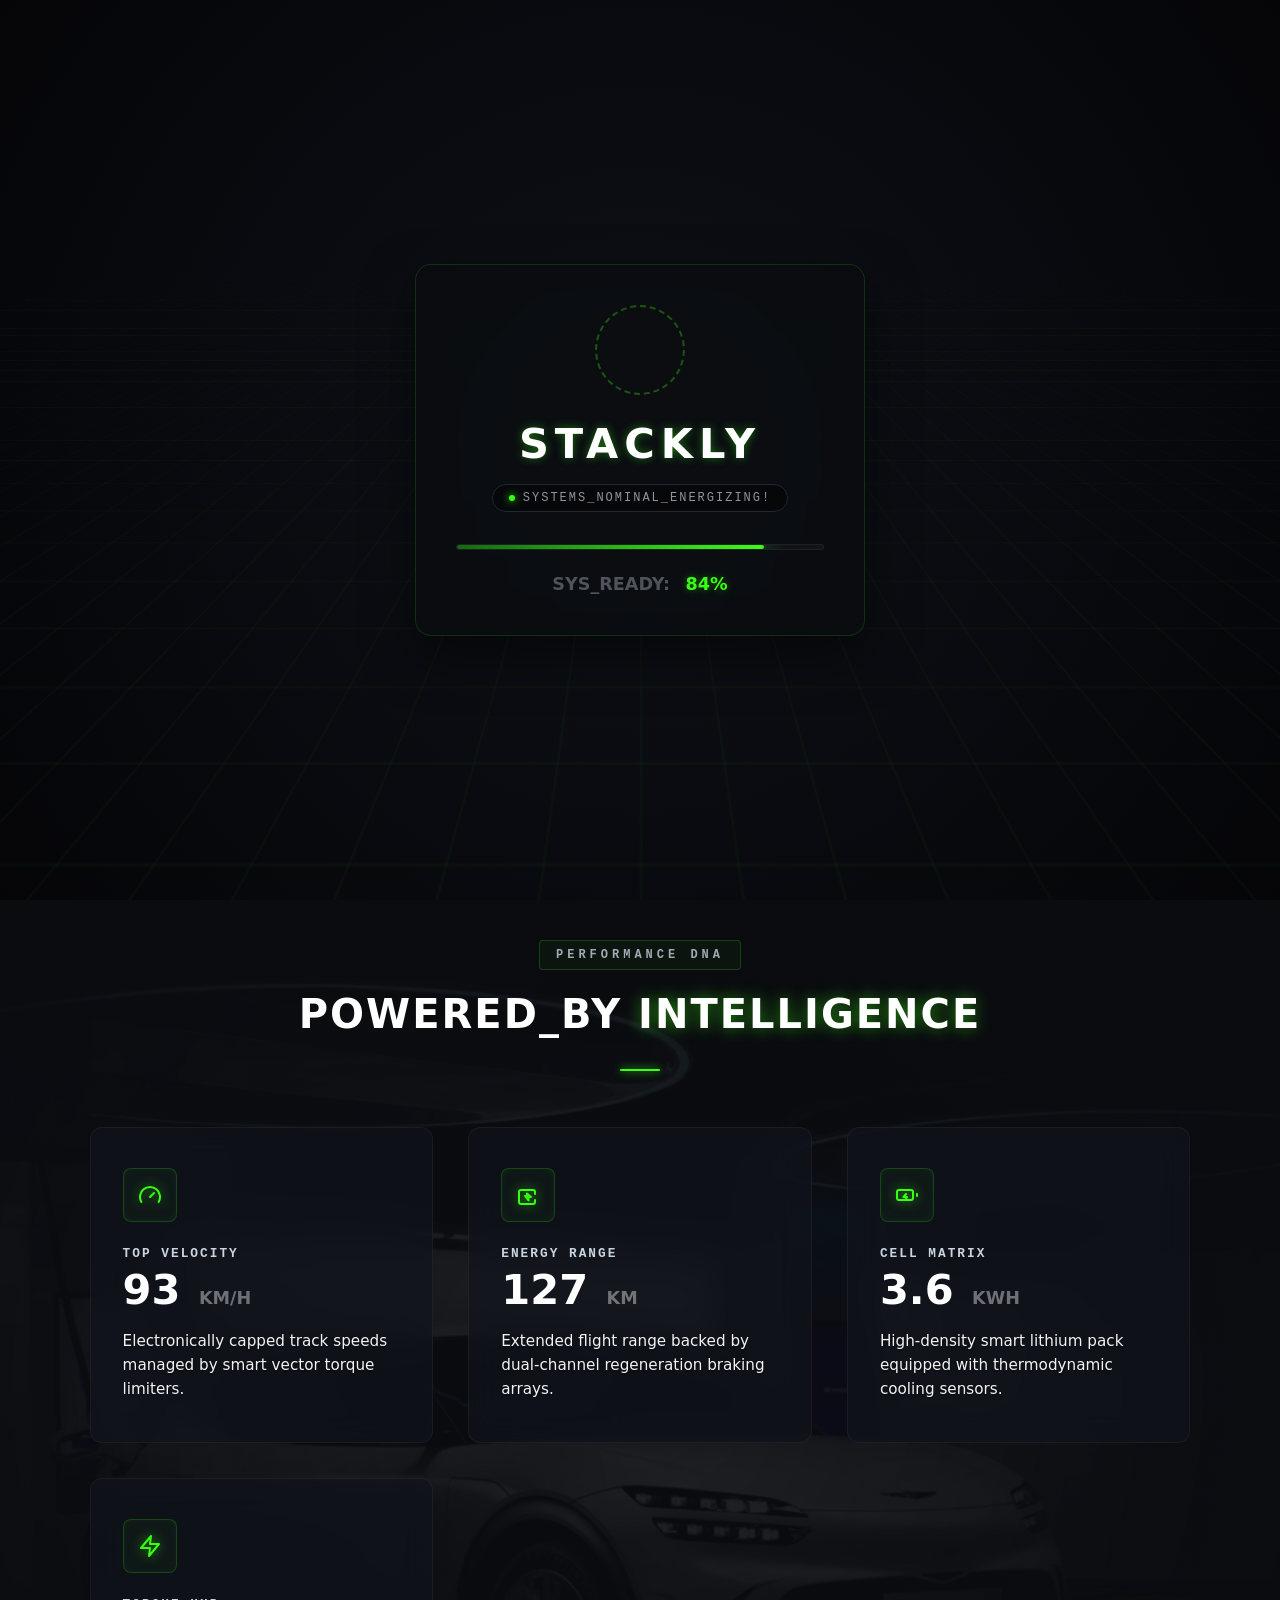
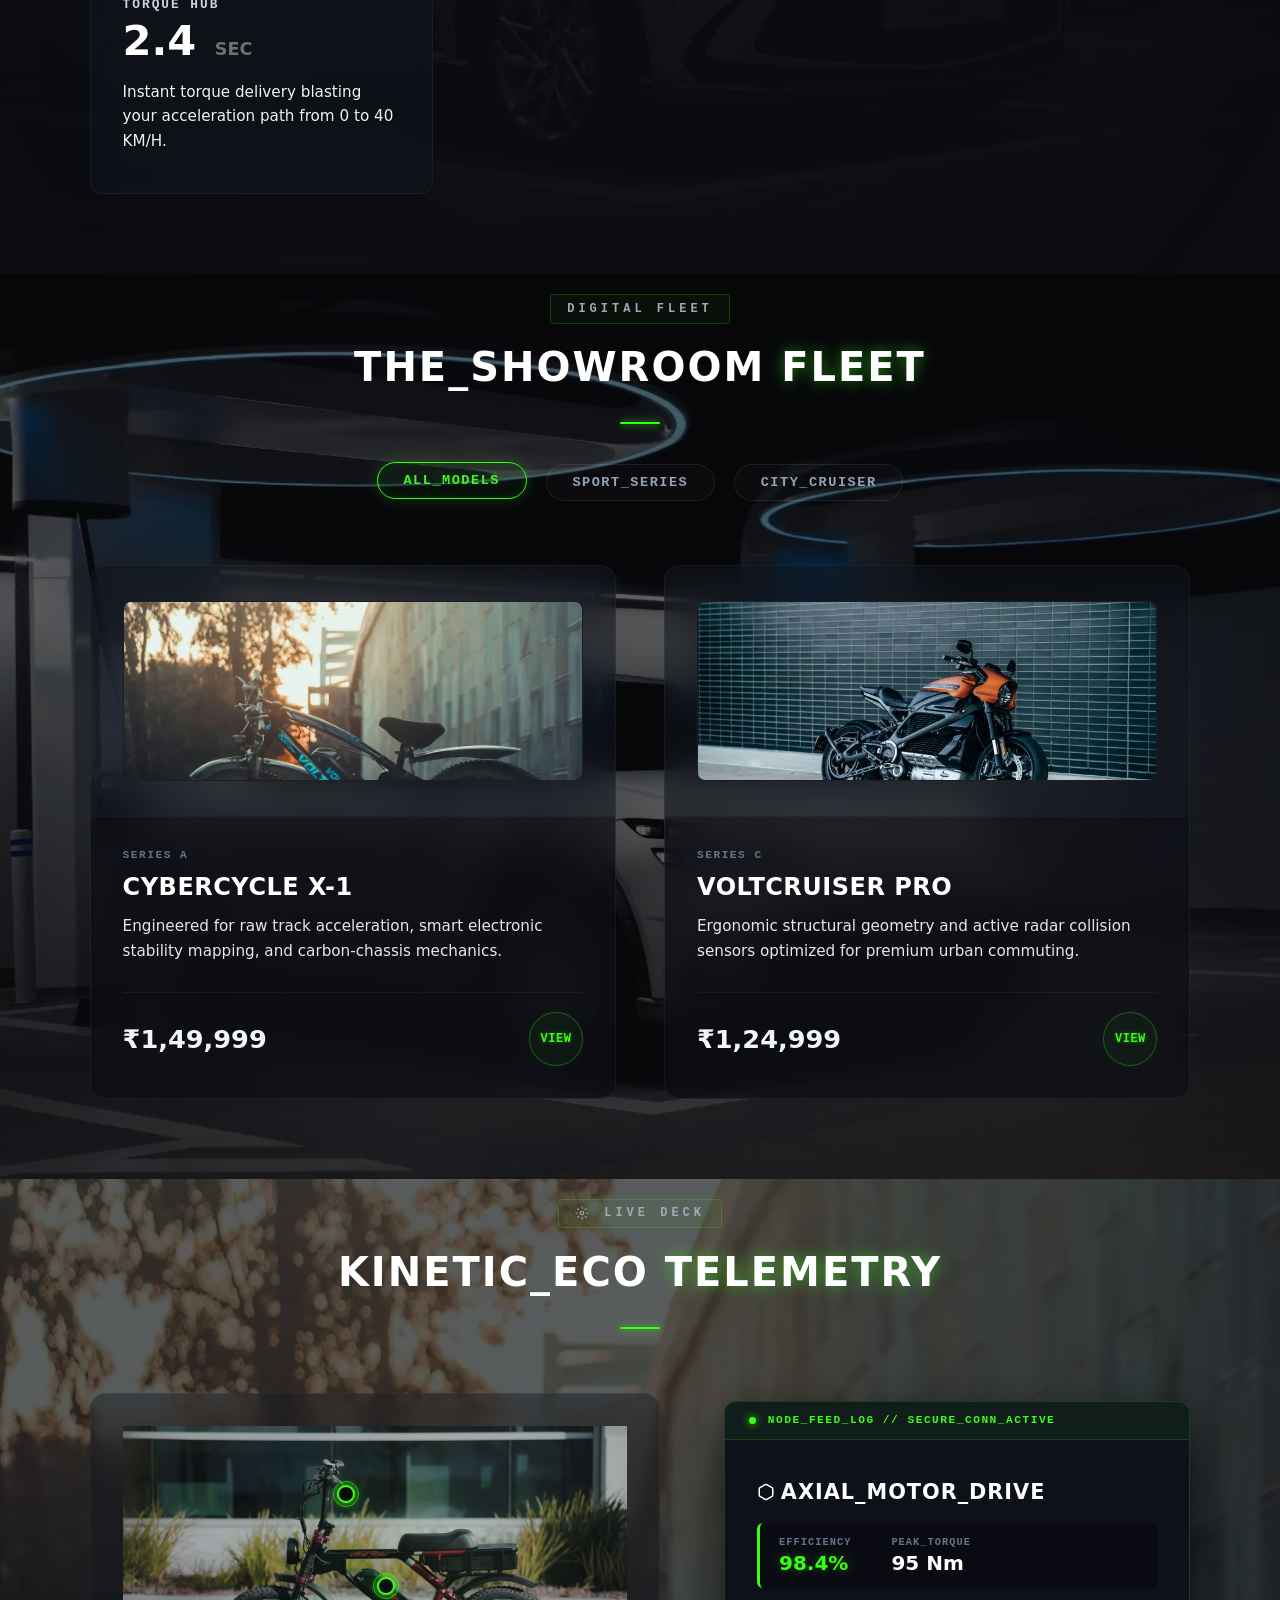
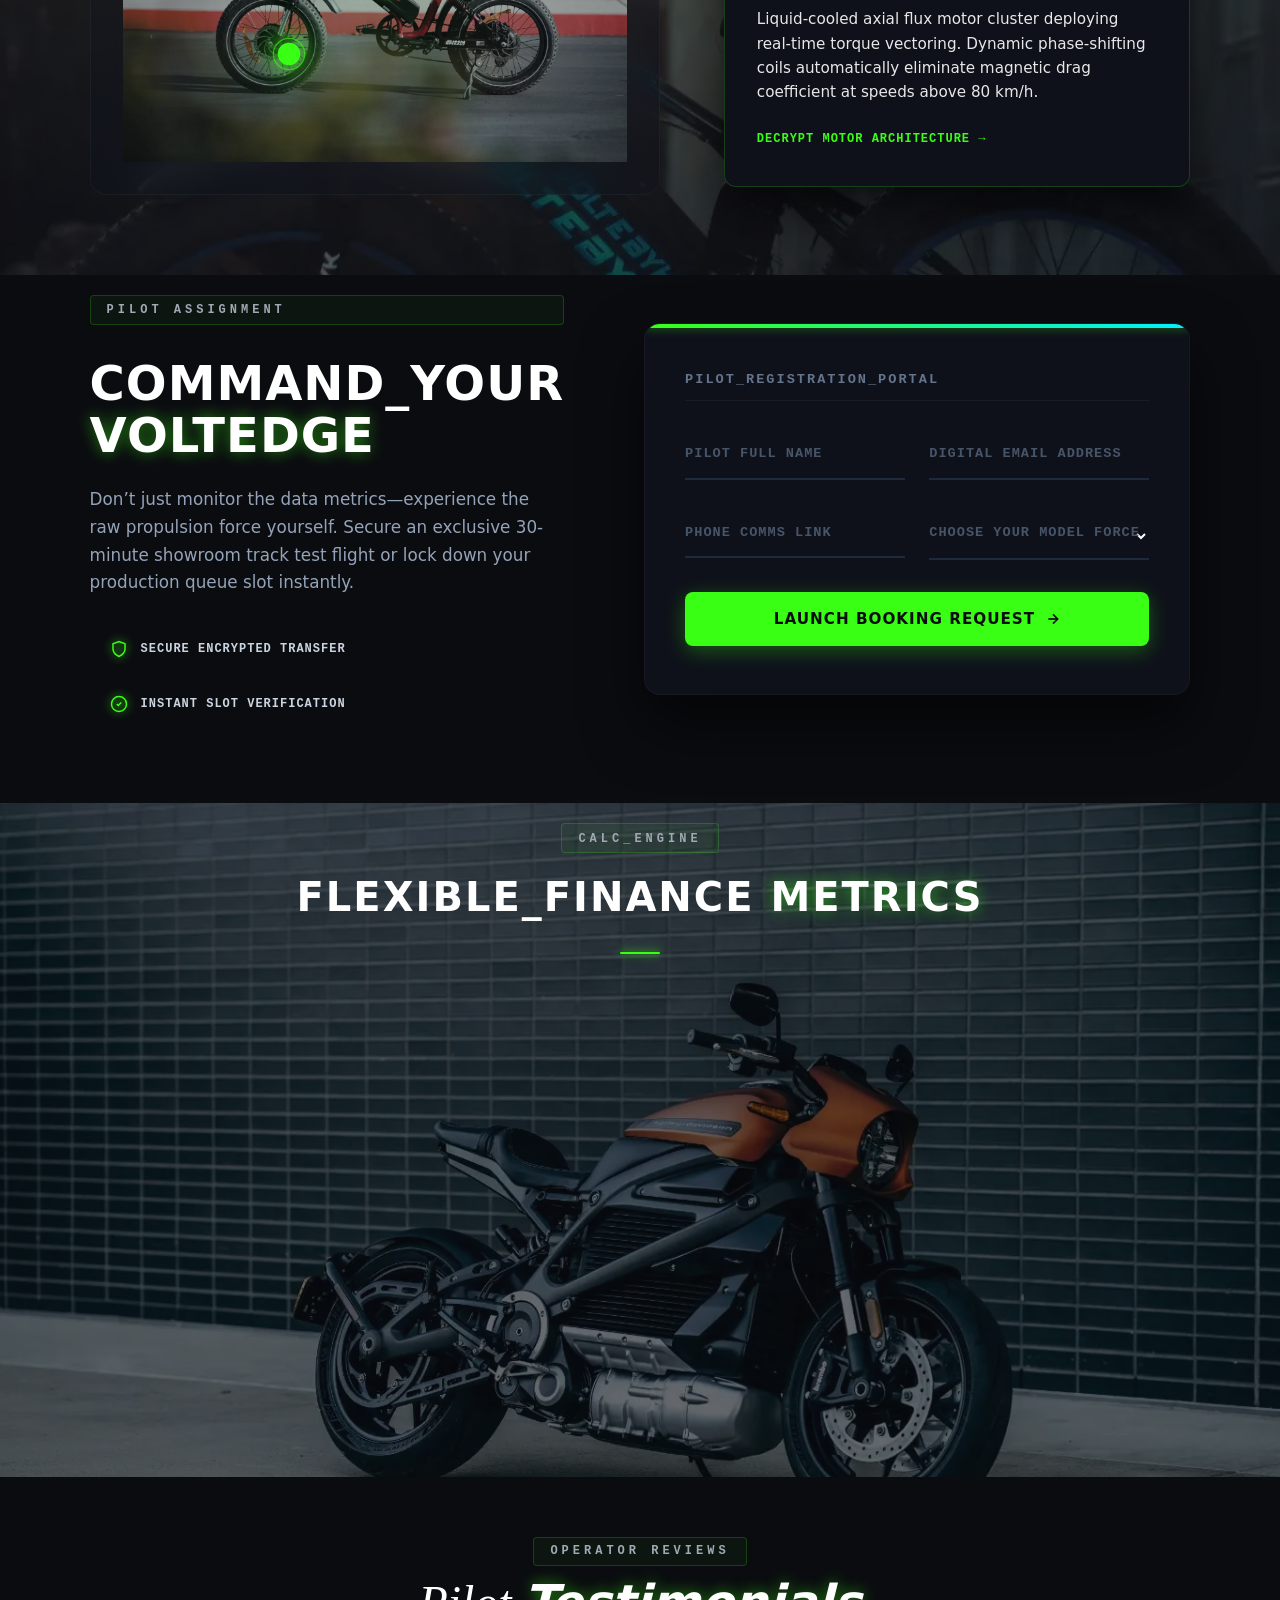
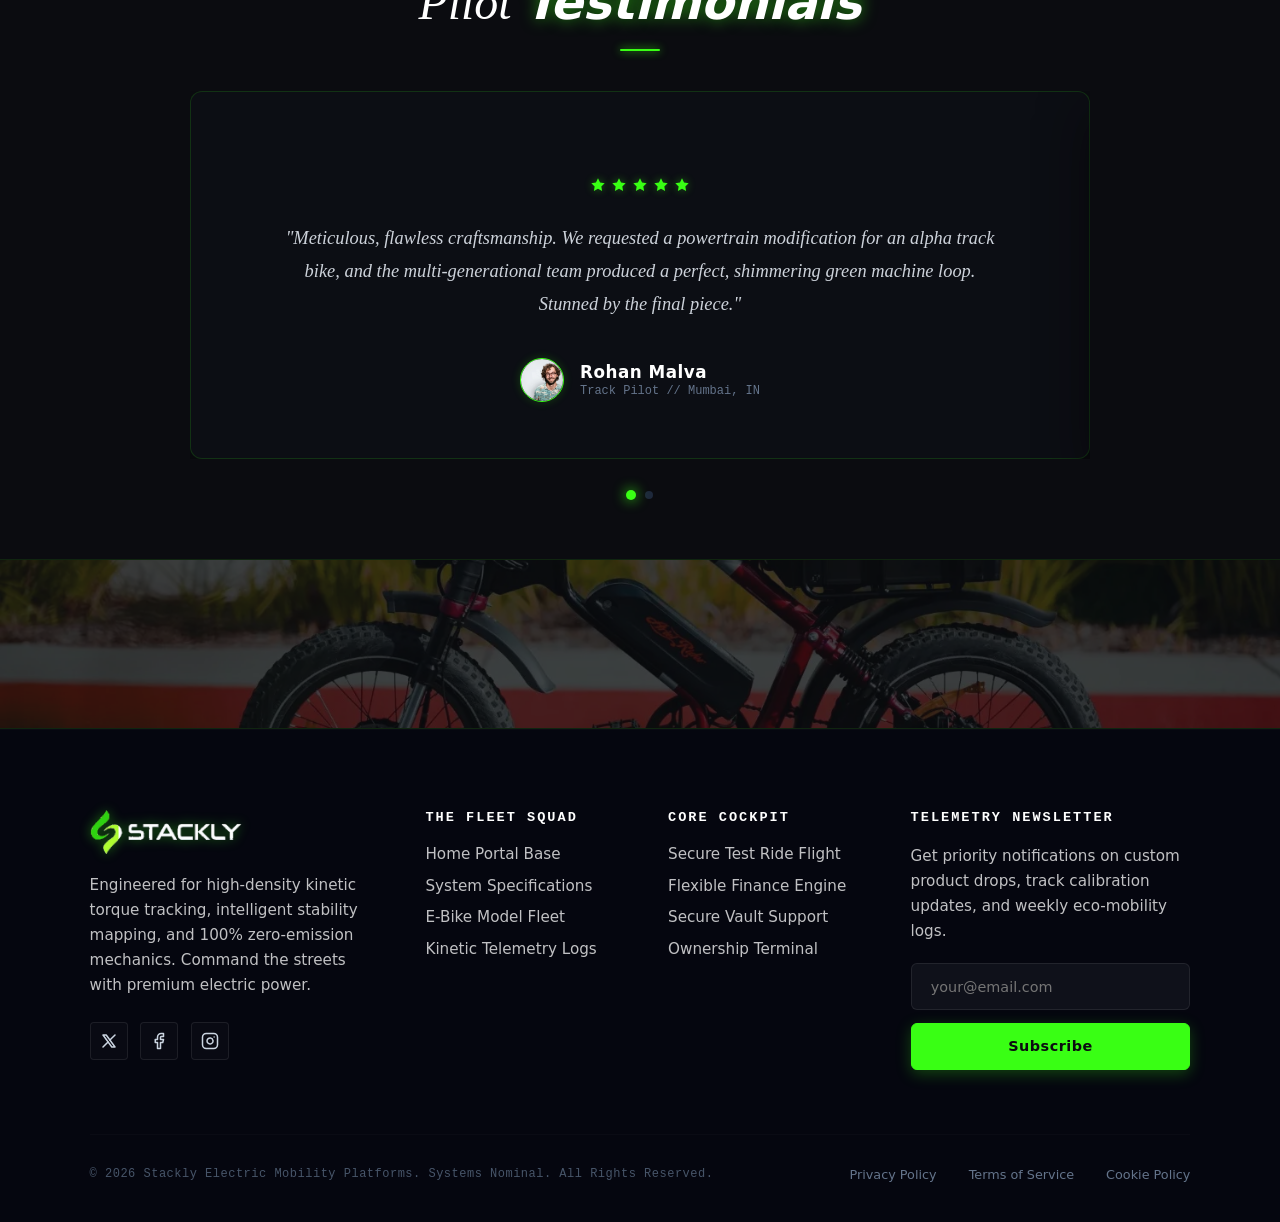
==== index.html @ 74de0f55 "Homepage" ====
<!DOCTYPE html>
<html lang="en">
<head>
    <meta charset="UTF-8">
    <meta name="viewport" content="width=device-width, initial-scale=1.0">
    <title>VoltEdge EV Showroom</title>
    <!-- Font Awesome for the glowing icons -->
    <link rel="stylesheet" href="https://cloudflare.com">
    <!-- Your main style sheet link -->
    <link rel="stylesheet" href="style.css">
</head>
<body class="loading-active">

    <!-- Cinematic Sci-Fi Preloader Section -->
    <div id="preloader">
        <!-- Floating background background grid matrix -->
        <div class="cyber-grid"></div>
        
        <div class="preloader-content">
            <!-- Glowing Interactive Logo Ring -->
            <div class="logo-energy-ring">
                <i class="fa-solid fa-bolt central-bolt"></i>
            </div>
            
            <!-- Neon Glitch Title Text -->
            <h1 class="glitch-title" data-text="VOLTEDGE">STACKLY</h1>
            
            <!-- Dynamic Telemetry Messaging Grid -->
            <div class="status-panel">
                <span class="pulse-dot"></span>
                <p id="preload-status" class="preload-status">BOOT_SEQUENCE_INITIALIZED</p>
            </div>
            
            <!-- Advanced Neon Energy Meter -->
            <div class="meter-wrapper">
                <div class="progress-bar-glow" id="progress-bar"></div>
            </div>
            
            <!-- Matrix Digital Output Data Counter -->
            <div class="counter-display">
                <span class="static-label">SYS_READY:</span>
                <span class="preload-counter" id="preload-counter">00%</span>
            </div>
        </div>
    </div>
<script>
    document.addEventListener("DOMContentLoaded", () => {
    const preloader = document.getElementById('preloader');
    const progressBar = document.getElementById('progress-bar');
    const preloadCounter = document.getElementById('preload-counter');
    const statusText = document.getElementById('preload-status');

    // Diagnostic string arrays for contextual telemetry updates
    const logStages = [
        { limit: 25, text: "CONNECTING_TO_CORE_BATTERY..." },
        { limit: 55, text: "CALIBRATING_ELECTRIC_MOTORS..." },
        { limit: 80, text: "OPTIMIZING_CYBER_TELEMETRY..." },
        { limit: 100, text: "SYSTEMS_NOMINAL_ENERGIZING!" }
    ];

    let count = 0;
    const duration = 3200; // Target execution timeline: 3.2 seconds total
    const frequency = 30; // Clock step updates interval
    const incrementalStep = 100 / (duration / frequency);

    const activeTimer = setInterval(() => {
        count += incrementalStep;

        if (count >= 100) {
            count = 100;
            clearInterval(activeTimer);
            
            // Render terminal state updates
            progressBar.style.width = "100%";
            preloadCounter.innerText = "100%";
            statusText.innerText = logStages[3].text;

            // Trigger sleek structural layout screen clearance hooks
            setTimeout(() => {
                preloader.classList.add('loaded-complete');
                document.body.classList.remove('loading-active');
            }, 350);
        } else {
            const displayPercentage = Math.floor(count);
            progressBar.style.width = `${displayPercentage}%`;
            // Pad out digits with zeroes for clean UI display symmetry
            preloadCounter.innerText = `${displayPercentage.toString().padStart(2, '0')}%`;

            // Dynamically evaluate text updates based on progress limits
            const currentStage = logStages.find(stage => displayPercentage <= stage.limit);
            if (currentStage) {
                statusText.innerText = currentStage.text;
            }
        }
    }, frequency);
});

</script>
    <!-- Rest of your showroom page elements continue here... -->

    <!-- Fully Synchronized Transparent Floating Header Interface -->
<header class="synchronized-header">
    <div class="header-capsule-container">
        
        <!-- Company Brand Logo Station (Wordmark Text Removed) -->
        
<a href="javascript:void(0);" class="brand-logo-anchor" id="headerLogoRefreshBtn" aria-label="Stackly Home Reset">
    <div class="logo-glow-wrapper"></div>
    <!-- Pointed securely to your physical e-bike directory asset file path -->
    <img src="./Assests/brand logo.webp" alt="Stackly Official Logo" class="company-brand-img">
</a>


        <!-- 5-Channel Navigation Interface Matrix Links -->
        <nav class="navigation-link-matrix">
            <a href="#home" class="synchronized-nav-route active-route">Home</a>
            <a href="#specs" class="synchronized-nav-route">Specs</a>
            <a href="#showroom" class="synchronized-nav-route">Showroom</a>
            <a href="#blog" class="synchronized-nav-route">Blog</a>
            <a href="#contact" class="synchronized-nav-route">Contact</a>
            
            <!-- Mobile Drawer Contextual Anchor Action Paths -->
            <div class="mobile-drawer-auth-stack">
                <a href="#login-portal" class="synchronized-auth-anchor login-action-link">Login</a>
                <a href="signup.html" class="synchronized-auth-anchor signup-action-link">Sign Up</a>
            </div>
        </nav>

        <!-- Desktop Anchor Authentication Controls Station -->
        <div class="desktop-auth-station">
            <a href="#login-portal" class="synchronized-auth-anchor login-action-link">Login</a>
            <a href="signup.html" class="synchronized-auth-anchor signup-action-link">Sign Up</a>
        </div>

        <!-- Adaptive Mobile Interface Hamburg Vector Trigger Node -->
        <button class="mobile-wire-trigger-node" id="mobileWireTrigger" aria-label="Toggle Menu Matrix">
            <span class="wire-vector top-vector"></span>
            <span class="wire-vector middle-vector"></span>
            <span class="wire-vector bottom-vector"></span>
        </button>
        
    </div>
</header>

<script>
    // Synchronized Real-Time Header Navigation Controllers
document.addEventListener("DOMContentLoaded", () => {
    const synchronizedHeader = document.querySelector('.synchronized-header');
    const mobileWireTrigger = document.getElementById('mobileWireTrigger');
    const navigationLinkMatrix = document.querySelector('.navigation-link-matrix');
    const systemRouteAnchors = document.querySelectorAll('.synchronized-nav-route, .synchronized-auth-anchor');

    // 1. Monitor Wheel Vector Scrolling positions to trigger capsule sizing updates
    window.addEventListener('scroll', () => {
        if (window.scrollY > 40) {
            synchronizedHeader.classList.add('scrolled-mode');
        } else {
            synchronizedHeader.classList.remove('scrolled-mode');
        }
    });

    // 2. Click events to deploy and secure responsive menu drawer overlays
    mobileWireTrigger.addEventListener('click', () => {
        mobileWireTrigger.classList.toggle('wire-activated');
        navigationLinkMatrix.classList.toggle('drawer-deployed');
    });

    // 3. Close pipeline to retract drawer immediately when clicking target route paths
    systemRouteAnchors.forEach(anchor => {
        anchor.addEventListener('click', (e) => {
            // Highlighting active route navigation paths safely
            if (e.target.classList.contains('synchronized-nav-route')) {
                document.querySelector('.synchronized-nav-route.active-route')?.classList.remove('active-route');
                e.target.classList.add('active-route');
            }

            // Collapse active drawer menu frameworks back to hiding limits
            mobileWireTrigger.classList.remove('wire-activated');
            navigationLinkMatrix.classList.remove('drawer-deployed');
        });
    });
});
// =========================================================================
// HEADER BRAND IDENTITY ACTIVE RUN-TIME PAGE REFRESH ENGINE
// =========================================================================

document.addEventListener("DOMContentLoaded", () => {
    const headerLogoRefreshBtn = document.getElementById("headerLogoRefreshBtn");

    if (headerLogoRefreshBtn) {
        headerLogoRefreshBtn.addEventListener("click", () => {
            // Forces a clean window location reload tracking loop from base index records
            window.location.reload();
        });
    }
});

</script>


<!-- Main Architectural Hero Landmark Area for SEO Indexing -->
<section class="quantum-hero" id="home">
    
    <!-- SEO Image Context Layer (Hidden from view, used strictly for search engines) -->
    <h1 class="seo-hidden-heading">VoltEdge Next-Generation High Performance Electric Bikes Showroom</h1>

    <!-- Background Image Plane Layer Matrix -->
    <div class="hero-image-viewport">
        <!-- Modern Linear Gradient Fog Shader Layer (Maintains text contrast and readability) -->
        <div class="hero-fog-overlay"></div>
        
        <!-- SEO Friendly Native Background Image Tag with Hardware-Accelerated Animation Class -->
        <!-- REPLACE 'your-hero-bg.jpg' with your actual background image file path -->
        <img src="./Assests/hero-back.webp" 
             alt="VoltEdge Next Generation High Performance Electric Bike Showroom Concept" 
             class="hero-scenery-image animate-cinematic-pan" 
             loading="eager" 
             decoding="async">
    </div>

   
    <div class="hero-composition-grid">
        <!-- Telemetry Data Display Content Wing -->
        <article class="hero-telemetry-wing">
            
            <div class="cyber-radar-badge animate-clip-reveal">
                <span class="radar-dot"></span>
                <p class="badge-text">SYSTEMS INITIALIZED // ALPHA X-1</p>
            </div>

            <h2 class="hero-primary-title animate-slide-up-fade">
                THE FUTURE OF <br>
                <span class="neon-glow-text">EV MOTION</span>
            </h2>

           <p class="hero-body-summary animate-slide-up-fade interactive-summary-glow" style="animation-delay: 0.3s;">
    Experience raw track acceleration tracking and intelligent kinetic torque mapping. Our next-generation electric architecture offers sustainable power with zero emissions.
</p>

<!-- Dynamic Live Value Metric Telemetry Grid -->
<div class="hero-metric-readouts animate-slide-up-fade" style="animation-delay: 0.5s;">
    
    <!-- Readout Node 01 (With hover interaction styling wrapper hooks) -->
    <div class="readout-node kinetic-hover-node">
        <div class="node-laser-glow"></div>
        <span class="readout-label">PROPULSION POWER</span>
        <span class="readout-value">2.8 <small>SEC (0-40 KM/H)</small></span>
    </div>
    
    <!-- Readout Node 02 (With hover interaction styling wrapper hooks) -->
    <div class="readout-node kinetic-hover-node">
        <div class="node-laser-glow"></div>
        <span class="readout-label">RESERVE RADIAL RANGE</span>
        <span class="readout-value">150 <small>KM / CHARGE</small></span>
    </div>
    
</div>


            <!-- Call-To-Action Station Routing with Fallbacks -->
            <div class="hero-interaction-deck animate-slide-up-fade" style="animation-delay: 0.7s;">
                <!-- Configured with a relative link parameter structure to safely load your 404 page -->
                <a href="404.html" class="hero-cta-anchor solid-flux-glow">
                    PRE-BOOK NOW <i class="fa-solid fa-arrow-right-long arrow-flux"></i>
                </a>
                <a href="404.html" class="hero-cta-anchor translucent-flux-outline">
                    EXPLORE SPECS
                </a>
            </div>

        </article>
    </div>

</section>

<style>

    /* =========================================================================
   CINEMATIC BACKGROUND IMAGE AND HARDWARE ACCELERATED ANIMATIONS
   ========================================================================= */

/* The viewport frame acting as a perfect bounding box box layout container */
.hero-image-viewport {
    position: absolute;
    inset: 0;
    width: 100%;
    height: 100%;
    z-index: 2;
    overflow: hidden; /* Clips outer scaling paths so screen margins don't break scroll layout */
}

/* Linear Gradient Overlap (Protects link, text, and telemetry readout visibility) */
.hero-fog-overlay {
    position: absolute;
    inset: 0;
    background: linear-gradient(to right, rgba(11, 12, 16, 0.98) 25%, rgba(11, 12, 16, 0.4) 65%, rgba(11, 12, 16, 0.1) 100%);
    z-index: 2; /* Sits over the image asset but remains beneath foreground content */
    pointer-events: none;
}

/* Base properties for the graphic image tag configuration */
.hero-scenery-image {
    width: 100%;
    height: 100%;
    object-fit: cover; /* Forces file dimensions to blanket canvas space smoothly */
    object-position: center;
    transform: scale(1.1); /* Pre-scale prevents raw frame borders from appearing during transit */
}

/* Hardware-Accelerated Cinematic Zooming and Panning Matrix Animation Loop */
.animate-cinematic-pan {
    will-change: transform; /* Signals GPU framework ahead of time for high frame rate performance */
    transform-origin: left center;
    animation: luxuryCinematicMove 24s cubic-bezier(0.25, 0.46, 0.45, 0.94) infinite alternate;
}

@keyframes luxuryCinematicMove {
    0% {
        transform: scale(1.1) translate(0, 0) rotate(0deg);
        filter: saturate(1.1) brightness(0.9);
    }
    50% {
        transform: scale(1.18) translate(-15px, -8px) rotate(0.5deg);
        filter: saturate(1.2) brightness(1.05); /* Dynamic illumination shifting */
    }
    100% {
        transform: scale(1.12) translate(-30px, 0px) rotate(-0.5deg);
        filter: saturate(1.1) brightness(0.9);
    }
}

/* Handle fluid mobile layout adjustments seamlessly */
@media (max-width: 768px) {
    .animate-cinematic-pan {
        transform-origin: center center;
        animation: luxuryMobileMove 20s ease-in-out infinite alternate;
    }
    
    @keyframes luxuryMobileMove {
        0% { transform: scale(1.2) translate(0, 0); }
        100% { transform: scale(1.35) translate(-10px, -5px); }
    }
    
    /* Stronger shadow layering over mobile to ensure clear text visibility over changing backdrop assets */
    .hero-fog-overlay {
        background: linear-gradient(to bottom, rgba(11, 12, 16, 0.95) 0%, rgba(11, 12, 16, 0.75) 100%);
    }
}

    /* =========================================================================
   CINEMATIC SEO HERO AREA WITH INTEGRATED COMPONENT GLOWS
   ========================================================================= */

/* Hidden structural optimization text blocks for search crawlers exclusively */
.seo-hidden-heading {
    position: absolute;
    width: 1px;
    height: 1px;
    padding: 0;
    margin: -1px;
    overflow: hidden;
    clip: rect(0, 0, 0, 0);
    white-space: nowrap;
    border: 0;
}

.quantum-hero {
    position: relative;
    min-height: 100vh;
    width: 100%;
    display: flex;
    align-items: center;
    padding: 160px 7% 80px 7%; /* Top padding prevents overlap with the floating header */
    overflow: hidden;
    background-color: #0b0c10;
}

/* Master Backdrop Canvas Configuration */
.hero-scenery-backdrop {
    position: absolute;
    inset: 0;
    background-size: cover;
    background-position: center;
    background-repeat: no-repeat;
    z-index: 1;
    transform: scale(1.05); /* Slight zoom prevents background frame bleeding during entry */
    animation: sceneryPan 20s ease-in-out infinite alternate;
}

@keyframes sceneryPan {
    0% { transform: scale(1.05) translate(0, 0); }
    100% { transform: scale(1.08) translate(-10px, -5px); }
}

.hero-composition-grid {
    position: relative;
    max-width: 1400px;
    margin: 0 auto;
    width: 100%;
    z-index: 5;
}

.hero-telemetry-wing {
    max-width: 680px;
    display: flex;
    flex-direction: column;
    gap: 1.8rem;
}

/* Radar Tracking Badge Asset */
.cyber-radar-badge {
    background: rgba(57, 255, 20, 0.03);
    border: 1px solid rgba(57, 255, 20, 0.2);
    padding: 0.6rem 1.4rem;
    border-radius: 4px;
    width: fit-content;
    display: flex;
    align-items: center;
    gap: 0.75rem;
    box-shadow: inset 0 0 10px rgba(57, 255, 20, 0.05);
}

.radar-dot {
    width: 8px;
    height: 8px;
    background-color: #39ff14;
    border-radius: 50%;
    box-shadow: 0 0 12px #39ff14;
    animation: radarFlash 1s steps(2) infinite;
}

@keyframes radarFlash {
    50% { opacity: 0.2; transform: scale(0.9); }
}

.badge-text {
    font-family: monospace;
    font-size: 0.75rem;
    color: #39ff14;
    letter-spacing: 2px;
    font-weight: 700;
}

/* High-Contrast Neon-Text Header Configurations */
.hero-primary-title {
    font-size: 4.5rem;
    font-weight: 900;
    line-height: 1.05;
    letter-spacing: -1.5px;
    color: #f1f5f9;
}

.neon-glow-text {
    color: #39ff14;
    text-shadow: 0 0 15px rgba(57, 255, 20, 0.5), 0 0 30px rgba(57, 255, 20, 0.2);
}

.hero-body-summary {
    font-size: 1.1rem;
    line-height: 1.65;
    color: #94a3b8;
}

/* Metric Display Nodes Layout Layout */
.hero-metric-readouts {
    display: flex;
    gap: 3.5rem;
    margin: 0.5rem 0;
    border-left: 2px solid rgba(57, 255, 20, 0.15);
    padding-left: 1.5rem;
}

.readout-node {
    display: flex;
    flex-direction: column;
    gap: 0.4rem;
}

.readout-label {
    font-family: monospace;
    font-size: 0.75rem;
    color: #475569;
    letter-spacing: 1.5px;
}

.readout-value {
    font-size: 1.8rem;
    font-weight: 800;
    color: #f1f5f9;
}

.readout-value small {
    font-size: 0.8rem;
    color:  #f1f5f9;
    font-weight: 500;
    letter-spacing: 0.5px;
}

/* CTA Station and Hover Transitions Control Panels */
.hero-interaction-deck {
    display: flex;
    align-items: center;
    gap: 1.5rem;
}

.hero-cta-anchor {
    text-decoration: none;
    display: inline-block;
    padding: 1rem 2.4rem;
    border-radius: 50px;
    font-size: 0.9rem;
    font-weight: 700;
    letter-spacing: 1px;
    text-transform: uppercase;
    transition: all 0.4s cubic-bezier(0.25, 1, 0.5, 1);
}

/* Option A: Solid Neon High Visibility Trigger Link */
.solid-flux-glow {
    background-color: #39ff14;
    color: #0b0c10;
    border: 2px solid #39ff14;
    box-shadow: 0 4px 20px rgba(57, 255, 20, 0.4);
}

.solid-flux-glow:hover {
    background-color: transparent;
    color: #39ff14;
    box-shadow: 0 0 30px rgba(57, 255, 20, 0.6);
    transform: translateY(-3px) scale(1.02);
}

.arrow-flux {
    margin-left: 6px;
    font-size: 0.85rem;
    transition: transform 0.3s ease;
}

.solid-flux-glow:hover .arrow-flux {
    transform: translateX(5px);
}

/* Option B: Transparent Contrast Outlined Trigger Link */
.translucent-flux-outline {
    background-color: rgba(57, 255, 20, 0.03);
    color: #39ff14;
    border: 2px solid rgba(57, 255, 20, 0.3);
}

.translucent-flux-outline:hover {
    background-color: #39ff14;
    color: #0b0c10;
    border-color: #39ff14;
    box-shadow: 0 0 25px #39ff14;
    transform: translateY(-3px);
}

/* =========================================================================
   HARDWARE ACCELERATED MODERN ENTRY ANIMATION MATRICES
   ========================================================================= */

.animate-clip-reveal {
    opacity: 0;
    clip-path: inset(0 100% 0 0);
    animation: clipRevealIn 1s cubic-bezier(0.16, 1, 0.3, 1) forwards;
    animation-delay: 0.1s;
}

@keyframes clipRevealIn {
    100% { opacity: 1; clip-path: inset(0 0 0 0); }
}

.animate-slide-up-fade {
    opacity: 0;
    transform: translateY(35px);
    animation: slideUpFadeIn 1.2s cubic-bezier(0.16, 1, 0.3, 1) forwards;
    animation-delay: 0.2s;
}

@keyframes slideUpFadeIn {
    100% { opacity: 1; transform: translateY(0); }
}

/* =========================================================================
   FLUID RESPONSIVE CONTAINMENT BREAKPOINTS
   ========================================================================= */

@media (max-width: 992px) {
    .quantum-hero { padding: 140px 5% 60px 5%; }
    .hero-primary-title { font-size: 3.5rem; }
}

@media (max-width: 768px) {
    .quantum-hero {
        background-position: 65% center; /* Automatically center key focal areas over mobile widths */
    }
    .hero-telemetry-wing { text-align: center; align-items: center; }
    .hero-metric-readouts { border-left: none; border-top: 2px solid rgba(57, 255, 20, 0.15); padding-left: 0; padding-top: 1.5rem; justify-content: center; width: 100%; }
    .hero-primary-title { font-size: 2.8rem; }
}

@media (max-width: 576px) {
    .hero-primary-title { font-size: 2.2rem; }
    .hero-metric-readouts { gap: 1.5rem; flex-direction: column; }
    .hero-interaction-deck { flex-direction: column; width: 100%; gap: 1rem; }
    .hero-cta-anchor { width: 100%; text-align: center; }
}

/* =========================================================================
   INTERACTIVE HOVER AND NEON GLOW EFFECTS FOR HERO CORE TEXT ELEMENTS
   ========================================================================= */

/* A. Summary Text Micro-glow Tuning */
.interactive-summary-glow {
    cursor: default;
    transition: color 0.4s ease, text-shadow 0.4s ease;
}

/* Brightens text color and projects a clean, broad ambient backdrop shadow loop */
.interactive-summary-glow:hover {
    color: #e2e8f0;
    text-shadow: 0 0 12px rgba(241, 245, 249, 0.15);
}

/* B. Telemetry Grid Container Adjustments */
.hero-metric-readouts {
    display: flex;
    gap: 3.5rem;
    margin: 0.5rem 0;
    border-left: 2px solid rgba(57, 255, 20, 0.15);
    padding-left: 1.5rem;
    transition: border-color 0.4s ease;
}

/* Brightens the shared baseline track layout border during interaction checks */
.hero-metric-readouts:hover {
    border-color: #39ff14;
}

/* C. Readout Component Box Lift Transitions */
.kinetic-hover-node {
    position: relative;
    padding: 0.5rem 1rem;
    border-radius: 4px;
    cursor: default;
    background: rgba(57, 255, 20, 0); /* Invisible initial buffer */
    transition: transform 0.4s cubic-bezier(0.25, 1, 0.5, 1), background 0.4s ease;
}

/* Base properties for our hidden glowing shadow loop */
.node-laser-glow {
    position: absolute;
    inset: 0;
    border-radius: 4px;
    background: radial-gradient(circle at center, rgba(57, 255, 20, 0.08) 0%, transparent 80%);
    opacity: 0;
    transform: scale(0.8);
    transition: opacity 0.4s ease, transform 0.4s cubic-bezier(0.25, 1, 0.5, 1);
    pointer-events: none;
    z-index: -1;
}

/* D. Hover States: Elevates layout elements and reflects background glows */
.kinetic-hover-node:hover {
    transform: translateY(-5px);
    background: rgba(57, 255, 20, 0.02);
}

/* Reveals the background glowing gradient container */
.kinetic-hover-node:hover .node-laser-glow {
    opacity: 1;
    transform: scale(1.05);
}

/* Shifting label text properties dynamically */
.kinetic-hover-node .readout-label {
    transition: color 0.3s ease;
}

.kinetic-hover-node:hover .readout-label {
    color:  #f1f5f9; /* Gives strong structural depth by recessing the descriptive text */
}

/* Shifting numerical value text properties dynamically */
.kinetic-hover-node .readout-value {
    transition: color 0.3s ease, text-shadow 0.3s ease;
}

.kinetic-hover-node:hover .readout-value {
    color: #39ff14; /* Swaps standard silver out for neon green core colors */
    text-shadow: 0 0 15px rgba(57, 255, 20, 0.6);
}

/* Shifting mini subtext properties dynamically */
.kinetic-hover-node .readout-value small {
    transition: color 0.3s ease;
}

.kinetic-hover-node:hover .readout-value small {
    color: #f1f5f9; /* Enhances read contrast limits */
}

/* =========================================================================
   FLUID RESPONSIVE POLISHING FOR MOBILE CAPTURE
   ========================================================================= */

@media (max-width: 768px) {
    .hero-metric-readouts {
        border-left: none;
    }
    
    /* Disable aggressive translation shifts over micro touch inputs to prioritize scrolling stability */
    .kinetic-hover-node:hover {
        transform: translateY(-2px);
    }
}

</style>

<!-- Semantic Landmark Specifications Section with minimized layout margins -->
<section class="quantum-specs" id="specs">
    
    <!-- SEO Optimization Meta Layer -->
    <h2 class="seo-hidden-heading">VoltEdge High Performance Electric Bike Mechanical Specifications and Battery Telemetry</h2>

    <!-- Background Asset Container Core Area -->
    <div class="specs-image-viewport">
        <div class="specs-fog-overlay"></div>
        <!-- Replace 'your-specs-bg.jpg' with your actual background image file path -->
        <img src="./Assests/Home - 2nd section bg.webp" 
             alt="VoltEdge Electric Superbike Internal Engineering and Battery Configuration Background" 
             class="specs-scenery-image animate-pan-cinematic" 
             loading="lazy" 
             decoding="async">
    </div>

    <!-- Foreground Interface Structure Container -->
    <div class="specs-layout-wrapper">
        
        <!-- Header Telemetry Row -->
        <header class="specs-section-header">
            <span class="cyber-accent-tag"><i class="fa-solid fa-microchip"></i> PERFORMANCE DNA</span>
            <h3 class="specs-main-title">POWERED_BY <span class="neon-glow-text">INTELLIGENCE</span></h3>
            <div class="header-laser-separator"></div>
        </header>

        <!-- Grid Matrix Layout (2x2 Structure Cards Block) -->
        <!-- Grid Matrix Layout (2x2 Structure Cards Block with Built-In SVGs) -->
<div class="specs-cards-grid">
    
    <!-- Card 01: Top Speed Propulsion Module -->
    <article class="spec-telemetry-card">
        <div class="card-neon-fringe"></div>
        <div class="card-icon-hub">
            <!-- Native Speedometer SVG Vector -->
            <svg class="native-vector-icon" viewBox="0 0 24 24" fill="none" stroke="currentColor" stroke-width="2" stroke-linecap="round" stroke-linejoin="round">
                <path d="m12 14 4-4"/>
                <path d="M3.34 19a10 10 0 1 1 17.32 0"/>
            </svg>
        </div>
        <h4 class="card-metric-title">TOP VELOCITY</h4>
        <p class="card-metric-value"><span class="count-target" data-target="110">0</span> <span class="card-metric-unit">KM/H</span></p>
        <p class="card-metric-summary">
            Electronically capped track speeds managed by smart vector torque limiters.
        </p>
    </article>

    <!-- Card 02: Charging Power Station Core Module -->
    <article class="spec-telemetry-card">
        <div class="card-neon-fringe"></div>
        <div class="card-icon-hub">
            <!-- Native Charging Station SVG Vector -->
            <svg class="native-vector-icon" viewBox="0 0 24 24" fill="none" stroke="currentColor" stroke-width="2" stroke-linecap="round" stroke-linejoin="round">
                <path d="M19 11V9a2 2 0 0 0-2-2H5a2 2 0 0 0-2 2v10a2 2 0 0 0 2 2h12a2 2 0 0 0 2-2v-2"/>
                <path d="M11 10.5V13H9l3.5 4.5V14H15z"/>
            </svg>
        </div>
        <h4 class="card-metric-title">ENERGY RANGE</h4>
        <p class="card-metric-value"><span class="count-target" data-target="150">0</span> <span class="card-metric-unit">KM</span></p>
        <p class="card-metric-summary">
            Extended flight range backed by dual-channel regeneration braking arrays.
        </p>
    </article>

    <!-- Card 03: Battery Lifespan Power Cell Matrix -->
    <article class="spec-telemetry-card">
        <div class="card-neon-fringe"></div>
        <div class="card-icon-hub">
            <!-- Native Battery Charging SVG Vector -->
            <svg class="native-vector-icon" viewBox="0 0 24 24" fill="none" stroke="currentColor" stroke-width="2" stroke-linecap="round" stroke-linejoin="round">
                <rect width="16" height="10" x="2" y="7" rx="2" ry="2"/>
                <path d="M22 11v2"/>
                <path d="m11 11-2.5 3H12l-1.5 3"/>
            </svg>
        </div>
        <h4 class="card-metric-title">CELL MATRIX</h4>
        <p class="card-metric-value"><span class="count-target" data-decimal="1" data-target="4.2">0.0</span> <span class="card-metric-unit">KWH</span></p>
        <p class="card-metric-summary">
            High-density smart lithium pack equipped with thermodynamic cooling sensors.
        </p>
    </article>

    <!-- Card 04: Motor Architecture Drive Unit -->
    <article class="spec-telemetry-card">
        <div class="card-neon-fringe"></div>
        <div class="card-icon-hub">
            <!-- Native Lightning Energy SVG Vector -->
            <svg class="native-vector-icon" viewBox="0 0 24 24" fill="none" stroke="currentColor" stroke-width="2" stroke-linecap="round" stroke-linejoin="round">
                <path d="M13 2 L3 14 H12 L11 22 L21 10 H12 Z"/>
            </svg>
        </div>
        <h4 class="card-metric-title">TORQUE HUB</h4>
        <p class="card-metric-value"><span class="count-target" data-decimal="1" data-target="2.8">0.0</span> <span class="card-metric-unit">SEC</span></p>
        <p class="card-metric-summary">
            Instant torque delivery blasting your acceleration path from 0 to 40 KM/H.
        </p>
    </article>

        </div>
    </div>
</section>

<style>

    /* =========================================================================
   FIXED STYLES FOR EMBEDDED NATIVE VECTOR ICONS
   ========================================================================= */

/* Center alignment and box configuration for the icon hub containers */
.card-icon-hub {
    width: 54px !important;
    height: 54px !important;
    background: rgba(57, 255, 20, 0.03) !important;
    border: 1px solid rgba(57, 255, 20, 0.2) !important;
    border-radius: 8px !important;
    display: flex !important;
    justify-content: center !important;
    align-items: center !important;
    margin-bottom: 1.5rem !important;
    box-shadow: inset 0 0 8px rgba(57, 255, 20, 0.05) !important;
    transition: all 0.4s ease !important;
}

/* Base geometry settings for the native SVG element tags */
.native-vector-icon {
    width: 24px !important;
    height: 24px !important;
    color: #39ff14 !important; /* Forces the vectors to glow bright neon green */
    filter: drop-shadow(0 0 6px rgba(57, 255, 20, 0.6)) !important;
    transition: transform 0.3s cubic-bezier(0.175, 0.885, 0.32, 1.275) !important;
}

/* Micro-interaction animation hook when checking user mouse hover states */
.spec-telemetry-card:hover .card-icon-hub {
    background: rgba(57, 255, 20, 0.08) !important;
    border-color: #39ff14 !important;
    box-shadow: 0 0 15px rgba(57, 255, 20, 0.2) !important;
}

.spec-telemetry-card:hover .native-vector-icon {
    transform: scale(1.12) rotate(5deg) !important;
    filter: drop-shadow(0 0 10px #39ff14) !important;
}

/* Enforcing sharp white typography contrast on description summaries */
.spec-telemetry-card .card-metric-summary {
    color: #ffffff !important;
    opacity: 0.95 !important;
    font-size: 0.95rem !important;
}

    /* =========================================================================
   PERFORMANCE SPECS STYLING DECK WITH HIGH-CONTRAST NEON OVERRIDES
   ========================================================================= */

/* Hidden structural optimization text blocks for search crawlers exclusively */
.seo-hidden-heading {
    position: absolute;
    width: 1px;
    height: 1px;
    padding: 0;
    margin: -1px;
    overflow: hidden;
    clip: rect(0, 0, 0, 0);
    white-space: nowrap;
    border: 0;
}

/* Base Structural Component Rules */
.quantum-specs {
    position: relative;
    width: 100%;
    padding: 40px 7% 80px 7%; 
    background-color: #0b0c10;
    overflow: hidden;
}

/* Master Space Viewport Box acting as image frame container */
.specs-image-viewport {
    position: absolute;
    inset: 0;
    width: 100%;
    height: 100%;
    z-index: 2;
    overflow: hidden;
}

/* Dark contrast tint shader prevents image brightness from blinding typography reads */
.specs-fog-overlay {
    position: absolute;
    inset: 0;
    background: radial-gradient(circle at center, rgba(11, 12, 16, 0.9) 0%, #0b0c10 100%);
    z-index: 2;
    pointer-events: none;
}

.specs-scenery-image {
    width: 100%;
    height: 100%;
    object-fit: cover;
    object-position: center;
    transform: scale(1.1);
}

/* Panning Background Loop Animation Configuration Matrix */
.animate-pan-cinematic {
    will-change: transform;
    animation: specsBackgroundTransit 30s ease-in-out infinite alternate;
}

@keyframes specsBackgroundTransit {
    0% { transform: scale(1.1) translate(0, 0); filter: brightness(0.5); }
    100% { transform: scale(1.18) translate(15px, 8px) filter: brightness(0.65); }
}

.specs-layout-wrapper {
    position: relative;
    max-width: 1350px;
    margin: 0 auto;
    width: 100%;
    z-index: 5;
}

/* Section Title Typography Component Headers Layouts */
.specs-section-header {
    display: flex;
    flex-direction: column;
    align-items: center;
    text-align: center;
    gap: 0.8rem;
    margin-bottom: 3.5rem;
}

.cyber-accent-tag {
    font-family: monospace;
    font-size: 0.8rem;
    font-weight: 700;
    color: #39ff14;
    letter-spacing: 3px;
    background: rgba(57, 255, 20, 0.04);
    padding: 0.4rem 1rem;
    border: 1px solid rgba(57, 255, 20, 0.2);
    border-radius: 4px;
}

.specs-main-title {
    font-size: 2.5rem;
    font-weight: 900;
    letter-spacing: 2px;
    color: #ffffff;
}

.neon-glow-text {
    color: #39ff14;
    text-shadow: 0 0 15px rgba(57, 255, 20, 0.5);
}

.header-laser-separator {
    width: 60px;
    height: 3px;
    background: #39ff14;
    box-shadow: 0 0 10px #39ff14;
    border-radius: 20px;
    margin-top: 0.5rem;
}

/* Structural Card Grid Containment Platforms */
.specs-cards-grid {
    display: grid;
    grid-template-columns: repeat(auto-fit, minmax(280px, 1fr));
    gap: 2.2rem;
    width: 100%;
}

/* =========================================================================
   INTERACTIVE SPECS CARD COMPONENTS WITH FULL CONTRAST RECOVERY
   ========================================================================= */

.spec-telemetry-card {
    background: rgba(17, 20, 30, 0.65);
    border: 1px solid rgba(255, 255, 255, 0.05);
    backdrop-filter: blur(16px);
    -webkit-backdrop-filter: blur(16px);
    border-radius: 12px;
    padding: 2.5rem 2rem;
    position: relative;
    overflow: hidden;
    transition: all 0.45s cubic-bezier(0.25, 1, 0.5, 1);
}

/* Hidden line gradient reveal structure node */
.card-neon-fringe {
    position: absolute;
    top: 0; left: 0; width: 100%; height: 4px;
    background: linear-gradient(90deg, transparent, #39ff14, transparent);
    opacity: 0;
    transform: scaleX(0.4);
    transition: all 0.4s ease;
}

.card-icon-hub {
    width: 54px;
    height: 54px;
    background: rgba(255, 255, 255, 0.02);
    border: 1px solid rgba(255, 255, 255, 0.08);
    border-radius: 8px;
    display: flex;
    justify-content: center;
    align-items: center;
    margin-bottom: 1.5rem;
    transition: all 0.4s ease;
}

/* Forced Visibility for Font Awesome Elements inside Box Frames */
.card-icon-hub i {
    font-family: "Font Awesome 6 Free" !important;
    font-weight: 900 !important;
    font-style: normal !important;
    display: inline-block !important;
    text-decoration: inherit !important;
    color: #39ff14 !important;
    font-size: 1.4rem !important;
    filter: drop-shadow(0 0 5px rgba(57, 255, 20, 0.3)) !important;
    transition: transform 0.3s ease !important;
}

.card-metric-title {
    font-family: monospace;
    font-size: 0.8rem;
    color: #cbd5e1 !important;
    font-weight: 700 !important;
    letter-spacing: 2px !important;
    margin-bottom: 0.4rem;
}

.card-metric-value {
    font-size: 2.6rem;
    font-weight: 800;
    color: #ffffff;
    line-height: 1.1;
    margin-bottom: 1rem;
    transition: all 0.3s ease;
}

.card-metric-unit {
    font-size: 1.1rem;
    color: rgba(255, 255, 255, 0.4) !important;
    font-weight: 700 !important;
    margin-left: 4px !important;
    transition: color 0.3s ease !important;
}

/* Forced Contrast for Description Explanations */
.spec-telemetry-card .card-metric-summary {
    color: #ffffff !important;
    opacity: 0.95 !important;
    font-size: 0.95rem !important;
    line-height: 1.6 !important;
    margin-top: 0.5rem !important;
    text-shadow: 0 1px 2px rgba(0, 0, 0, 0.5) !important;
}

/* HIGH TECH HOVER OVERRIDE STATES SYSTEMS */
.spec-telemetry-card:hover {
    transform: translateY(-8px);
    border-color: rgba(57, 255, 20, 0.25);
    background: rgba(17, 20, 30, 0.85);
    box-shadow: 0 20px 40px rgba(0, 0, 0, 0.5), 0 0 30px rgba(57, 255, 20, 0.08);
}

.spec-telemetry-card:hover .card-neon-fringe {
    opacity: 1;
    transform: scaleX(1);
}

.spec-telemetry-card:hover .card-icon-hub {
    background: rgba(57, 255, 20, 0.06);
    border-color: rgba(57, 255, 20, 0.4);
    box-shadow: 0 0 15px rgba(57, 255, 20, 0.15);
}

.spec-telemetry-card:hover .card-icon-hub i {
    transform: scale(1.1);
}

.spec-telemetry-card:hover .card-metric-value {
    color: #39ff14;
    text-shadow: 0 0 15px rgba(57, 255, 20, 0.5);
}

.spec-telemetry-card:hover .card-metric-unit {
    color: #ffffff !important;
}

/* =========================================================================
   FLUID RESPONSIVE CONTAINMENT MEDIA BREAKPOINTS
   ========================================================================= */

@media (max-width: 768px) {
    .quantum-specs { padding: 40px 5% 60px 5%; }
    .specs-main-title { font-size: 2rem; }
    .specs-cards-grid { grid-template-columns: repeat(auto-fit, minmax(240px, 1fr)); gap: 1.5rem; }
    .spec-telemetry-card { padding: 1.8rem 1.5rem; }
    
    /* Soften translation offsets over touch interfaces to stabilize dragging speeds */
    .spec-telemetry-card:hover { transform: translateY(-4px); }
}

</style>

<script>
    // =========================================================================
// RUN TIME SYSTEM SPECIFICATIONS TICKER COUNTER PLATFORM
// =========================================================================

document.addEventListener("DOMContentLoaded", () => {
    const countingNodes = document.querySelectorAll(".count-target");
    
    const triggerValueTicker = (node) => {
        const targetValue = parseFloat(node.getAttribute("data-target"));
        const hasDecimals = node.hasAttribute("data-decimal");
        const animationDuration = 1800; // Counter completion length in milliseconds
        const frameFrequency = 30; // Clock execution stepping step
        
        let initialProgress = 0;
        const totalSteps = animationDuration / frameFrequency;
        const calculationIncrement = targetValue / totalSteps;
        
        const runtimeClock = setInterval(() => {
            initialProgress += calculationIncrement;
            
            if (initialProgress >= targetValue) {
                clearInterval(runtimeClock);
                node.innerText = hasDecimals ? targetValue.toFixed(1) : Math.floor(targetValue);
            } else {
                node.innerText = hasDecimals ? initialProgress.toFixed(1) : Math.floor(initialProgress);
            }
        }, frameFrequency);
    };

    // Advanced Scroll Position Target Observer API Blueprint
    const performanceObserver = new IntersectionObserver((entries, observer) => {
        entries.forEach(entry => {
            if (entry.isIntersecting) {
                // Initialize metric rollback loops once visible on screen
                triggerValueTicker(entry.target);
                observer.unobserve(entry.target); // Kill observer task to prevent re-triggering loops
            }
        });
    }, {
        threshold: 0.15 // Triggers calculations when 15% of the card bounds show inside viewports
    });

    countingNodes.forEach(node => performanceObserver.observe(node));
});

</script>

<!-- Semantic Landmark Showroom Fleet Section with optimized structural margins -->
<section class="quantum-showroom" id="showroom">
    
    <!-- SEO Optimization Meta Layer -->
    <h2 class="seo-hidden-heading">VoltEdge Electric Bike Fleet Models - Sport Series and City Cruiser Showroom</h2>

    <!-- Dynamic Panning Background Asset Container -->
    <div class="showroom-image-viewport">
        <div class="showroom-fog-overlay"></div>
        <!-- REPLACE 'your-showroom-bg.jpg' with your actual background image file path -->
        <img src="./Assests/Home - 2nd section bg.webp" 
             alt="VoltEdge Production Line and Electric Bike Design Matrix Background" 
             class="showroom-scenery-image animate-pan-cinematic" 
             loading="lazy" 
             decoding="async">
    </div>

    <!-- Foreground Interface Structure Wrapper -->
    <div class="showroom-layout-wrapper">
        
        <!-- Section Navigation Header -->
        <header class="showroom-section-header">
            <span class="cyber-accent-tag"><i class="fa-solid fa-layer-group"></i> DIGITAL FLEET</span>
            <h3 class="showroom-main-title">THE_SHOWROOM <span class="neon-glow-text">FLEET</span></h3>
            <div class="header-laser-separator"></div>
        </header>

        <!-- Premium Fleet Customizer Filter Row -->
        <div class="showroom-filter-hub">
            <button class="filter-action-node active-filter" data-filter="all">ALL_MODELS</button>
            <button class="filter-action-node" data-filter="sport">SPORT_SERIES</button>
            <button class="filter-action-node" data-filter="cruiser">CITY_CRUISER</button>
        </div>
        
        <!-- Interactive Fleet Product Cards Deck Matrix -->
        <!-- Interactive Fleet Product Cards Deck Matrix -->
<div class="fleet-composition-grid">
    
    <!-- Bike Card 01: CyberCycle X-1 (Sport) -->
    <article class="fleet-product-card animate-scroll-reveal" data-category="sport">
        <div class="card-glow-fringe"></div>
        
        <div class="product-media-vault">
            <!-- Fixed Layout Wrapper prevents unaligned layout heights -->
            <div class="bike-frame-limiter">
                <img src="./Assests/Bicycle.webp" alt="VoltEdge CyberCycle X-1 Sport Electric Superbike" class="product-showcase-asset">
            </div>
        </div>
        
        <div class="product-telemetry-body">
            <span class="product-series-badge">SERIES A</span>
            <h4 class="product-model-title">CYBERCYCLE X-1</h4>
            <p class="product-summary-text">Engineered for raw track acceleration, smart electronic stability mapping, and carbon-chassis mechanics.</p>
            
            <div class="product-price-node">
                <span class="price-neon-digits">₹1,49,999</span>
                <!-- FIXED: Replaced empty placeholder circle with high-visibility VIEW tracker anchor -->
                <a href="404.html" class="showroom-cta-link" aria-label="View Details for CyberCycle X-1">
                    <span class="cta-inner-text">VIEW</span>
                </a>
            </div>
        </div>
    </article>

    <!-- Bike Card 02: VoltCruiser Pro (Cruiser) -->
    <article class="fleet-product-card animate-scroll-reveal" data-category="cruiser" style="animation-delay: 0.2s;">
        <div class="card-glow-fringe"></div>
        
        <div class="product-media-vault">
            <div class="bike-frame-limiter">
                <img src="./Assests/bike.webp" alt="VoltEdge VoltCruiser Pro Urban Electric City Bike" class="product-showcase-asset">
            </div>
        </div>
        
        <div class="product-telemetry-body">
            <span class="product-series-badge">SERIES C</span>
            <h4 class="product-model-title">VOLTCRUISER PRO</h4>
            <p class="product-summary-text">Ergonomic structural geometry and active radar collision sensors optimized for premium urban commuting.</p>
            
            <div class="product-price-node">
                <span class="price-neon-digits">₹1,24,999</span>
                <!-- FIXED: Replaced empty placeholder circle with high-visibility VIEW tracker anchor -->
                <a href="404.html" class="showroom-cta-link" aria-label="View Details for VoltCruiser Pro">
                    <span class="cta-inner-text">VIEW</span>
                </a>
            </div>
        </div>
    </article>

</div>

    </div>
</section>

<style>

    /* =========================================================================
   BUG FIX: SHOWROOM IMAGE SCALING AND VIEW LINK TEXT ACTIVATION
   ========================================================================= */

/* 1. Force images to clip uniformly into a perfect 16:9 banner shape */
.bike-frame-limiter {
    width: 100% !important;
    height: 180px !important; /* Forces uniform canvas bounds regardless of raw dimensions */
    border-radius: 8px !important;
    overflow: hidden !important;
    position: relative !important;
    border: 1px solid rgba(255, 255, 255, 0.05) !important;
    background: #0f111a !important; /* Clean fallback space matching the card background */
}

.product-showcase-asset {
    width: 100% !important;
    height: 100% !important;
    object-fit: cover !important; /* Crops uneven edges automatically to lock aspect symmetry */
    object-position: center !important;
    transition: transform 0.5s cubic-bezier(0.16, 1, 0.3, 1) !important;
}

/* 2. FIX: Style properties for the newly populated VIEW action circles */
.showroom-cta-link {
    width: 54px !important; /* Expanded box limits slightly to safely encapsulate text layout lines */
    height: 54px !important;
    background: rgba(57, 255, 20, 0.04) !important;
    border: 1.5px solid rgba(57, 255, 20, 0.3) !important;
    border-radius: 50% !important;
    display: flex !important;
    justify-content: center !important;
    align-items: center !important;
    text-decoration: none !important;
    box-shadow: 0 0 10px rgba(57, 255, 20, 0.05) !important;
    transition: all 0.4s cubic-bezier(0.25, 1, 0.5, 1) !important;
}

.cta-inner-text {
    font-family: monospace !important;
    font-size: 0.75rem !important;
    font-weight: 900 !important;
    letter-spacing: 0.5px !important;
    color: #39ff14 !important; /* Bright high-contrast neon green view text */
    text-shadow: 0 0 5px rgba(57, 255, 20, 0.4) !important;
    transition: color 0.3s ease !important;
}

/* 3. Elevate button state visuals dynamically on card hover tests */
.fleet-product-card:hover .showroom-cta-link {
    background: #39ff14 !important;
    border-color: #39ff14 !important;
    box-shadow: 0 0 20px #39ff14 !important;
    transform: scale(1.05);
}

/* Swap text out for a deep black background when illuminated on hover */
.fleet-product-card:hover .cta-inner-text {
    color: #0b0c10 !important;
    text-shadow: none !important;
}

/* 4. Enforce high visibility readability properties on card model headers */
.fleet-product-card .product-model-title {
    color: #ffffff !important;
    font-weight: 800 !important;
    font-size: 1.5rem !important;
}

.fleet-product-card:hover .product-model-title {
    color: #39ff14 !important;
}

    /* =========================================================================
   CINEMATIC FLEET SHOWROOM MODULE WITH GLOWING INTERACTION DESIGN
   ========================================================================= */
/* Main Platform Layout Component Grid Box Section */
.quantum-showroom {
    position: relative;
    width: 100%;
    /* MINIMIZED SPACE: Set short top padding to bind close to the specifications stack above */
    padding: 20px 7% 80px 7%; 
    background-color: #0b0c10;
    overflow: hidden;
    z-index: 1; /* Establishes a localized stacking base frame for your inner layers */
}

/* Master Space Viewport Box acting as image frame container */
.showroom-image-viewport {
    position: absolute;
    inset: 0;
    width: 100%;
    height: 100%;
    z-index: -2; /* FIX: Pushes the container deep behind your text cards */
    overflow: hidden;
}

/* Dark gradient mask ensures layout contrast layers protect link and typography lookups */
/* =========================================================================
   CINEMATIC BACKGROUND CONTRAST AND BALANCE CORRECTION
   ========================================================================= */

/* Dark gradient mask ensures layout contrast layers protect link and typography lookups */
.showroom-fog-overlay {
    position: absolute !important;
    inset: 0 !important;
    /* Adjusted from 0.55 to 0.72 to add a subtle dark contrast tint layer over the photo core */
    background: radial-gradient(circle at center, rgba(11, 12, 16, 0.72) 0%, #0b0c10 100%) !important;
    z-index: -1 !important; 
    pointer-events: none !important;
}

.showroom-scenery-image {
    width: 100% !important;
    height: 100% !important;
    object-fit: cover !important;
    object-position: center !important;
    transform: scale(1.1) !important;
    /* Softened slightly from 0.65 to 0.45 to blend into the dark canvas without losing its structure */
    opacity: 0.35 !important; 
}



/* Panning Background Loop Animation Configuration Matrix */
.showroom-image-viewport .animate-pan-cinematic {
    will-change: transform;
    animation: showroomBackgroundTransit 28s ease-in-out infinite alternate;
}

@keyframes showroomBackgroundTransit {
    0% { transform: scale(1.1) translate(0, 0); filter: brightness(0.4); }
    100% { transform: scale(1.15) translate(-15px, -8px) filter: brightness(0.55); }
}

.showroom-layout-wrapper {
    position: relative;
    max-width: 1350px;
    margin: 0 auto;
    width: 100%;
    z-index: 5;
}

/* Typography Headers Layouts */
.showroom-section-header {
    display: flex;
    flex-direction: column;
    align-items: center;
    text-align: center;
    gap: 0.8rem;
    margin-bottom: 2.5rem;
}

.showroom-main-title {
    font-size: 2.5rem;
    font-weight: 900;
    letter-spacing: 2px;
    color: #ffffff;
}

/* Customizer Hub Filtering Button Nodes Row Structure */
.showroom-filter-hub {
    display: flex;
    justify-content: center;
    align-items: center;
    gap: 1.2rem;
    margin-bottom: 4rem;
}

.filter-action-node {
    background: rgba(255, 255, 255, 0.02);
    color: #94a3b8;
    border: 1px solid rgba(255, 255, 255, 0.08);
    padding: 0.6rem 1.6rem;
    border-radius: 50px;
    font-family: monospace;
    font-size: 0.85rem;
    font-weight: 700;
    letter-spacing: 1.5px;
    cursor: pointer;
    transition: all 0.4s cubic-bezier(0.25, 1, 0.5, 1);
}

/* Interactive Active Filter Glowing Layout States */
.filter-action-node:hover, .filter-action-node.active-filter {
    color: #39ff14;
    background: rgba(57, 255, 20, 0.04);
    border-color: #39ff14;
    box-shadow: 0 0 15px rgba(57, 255, 20, 0.2), inset 0 0 8px rgba(57, 255, 20, 0.1);
    transform: translateY(-2px);
}

/* Product Deck Structural Layout Matrix */
.fleet-composition-grid {
    display: grid;
    grid-template-columns: repeat(auto-fit, minmax(340px, 1fr));
    gap: 3rem;
    width: 100%;
}

/* =========================================================================
   INTERACTIVE PRODUCT FLEET CARDS HOVER AND GLOW MATRICES
   ========================================================================= */

.fleet-product-card {
    background: rgba(17, 20, 30, 0.5);
    border: 1px solid rgba(255, 255, 255, 0.04);
    backdrop-filter: blur(20px);
    -webkit-backdrop-filter: blur(20px);
    border-radius: 16px;
    position: relative;
    overflow: hidden;
    display: flex;
    flex-direction: column;
    transition: all 0.5s cubic-bezier(0.16, 1, 0.3, 1);
}

/* Top accent neon green running line stripe hook */
.card-glow-fringe {
    position: absolute;
    top: 0; left: 0; width: 100%; height: 3px;
    background: linear-gradient(90deg, transparent, #39ff14, transparent);
    opacity: 0;
    transform: scaleX(0.3);
    transition: all 0.45s ease;
}

/* Mechanical Assets Graphic Display Vault */
.product-media-vault {
    width: 100%;
    height: 250px;
    display: flex;
    justify-content: center;
    align-items: center;
    padding: 2rem;
    position: relative;
    background: radial-gradient(circle at center, rgba(255,255,255,0.01) 0%, transparent 70%);
}

.product-showcase-asset {
    max-width: 100%;
    max-height: 100%;
    object-fit: contain;
    filter: drop-shadow(0 10px 20px rgba(0, 0, 0, 0.5));
    transition: transform 0.5s cubic-bezier(0.16, 1, 0.3, 1);
}

/* Card Information Body Frame Layouts */
.product-telemetry-body {
    padding: 2rem;
    background: rgba(11, 12, 16, 0.4);
    border-top: 1px solid rgba(255, 255, 255, 0.03);
    display: flex;
    flex-direction: column;
    gap: 0.8rem;
    flex-grow: 1;
}

.product-series-badge {
    font-family: monospace;
    font-size: 0.7rem;
    font-weight: 700;
    color: #64748b;
    letter-spacing: 1.5px;
}

.product-model-title {
    font-size: 1.4rem;
    font-weight: 800;
    color: #ffffff; /* Sharp crisp white readable title header */
    letter-spacing: 0.5px;
    transition: color 0.3s ease;
}

.product-summary-text {
    font-size: 0.95rem;
    line-height: 1.6;
    color: #ffffff !important; /* FORCED CONTRAST: Pure high-visibility white readable summaries */
    opacity: 0.9;
}

/* Valuation Pricing Hub Node Row Alignment */
.product-price-node {
    display: flex;
    justify-content: space-between;
    align-items: center;
    margin-top: 1rem;
    padding-top: 1.2rem;
    border-top: 1px solid rgba(255, 255, 255, 0.05);
}

.price-neon-digits {
    font-size: 1.6rem;
    font-weight: 800;
    color: #f1f5f9;
    transition: color 0.3s ease;
}

/* Interactive circle vector navigation anchor button */
.showroom-cta-link {
    width: 44px;
    height: 44px;
    background: rgba(255, 255, 255, 0.03);
    border: 1px solid rgba(255, 255, 255, 0.08);
    color: #f1f5f9;
    border-radius: 50%;
    display: flex;
    justify-content: center;
    align-items: center;
    text-decoration: none;
    transition: all 0.4s cubic-bezier(0.25, 1, 0.5, 1);
}

.showroom-cta-link i {
    font-size: 0.95rem;
}

/* HIGH PERFORMANCE INTERACTIVE HOVER CARD REVISIONS */
.fleet-product-card:hover {
    transform: translateY(-8px);
    border-color: rgba(57, 255, 20, 0.2);
    background: rgba(17, 20, 30, 0.75);
    box-shadow: 0 30px 60px rgba(0, 0, 0, 0.6), 0 0 30px rgba(57, 255, 20, 0.05);
}

.fleet-product-card:hover .card-glow-fringe {
    opacity: 1;
    transform: scaleX(1);
}

/* Magnifies and projects e-bike graphic dimensions smoothly forward */
.fleet-product-card:hover .product-showcase-asset {
    transform: scale(1.06) translateY(-5px) rotate(1deg);
    filter: drop-shadow(0 20px 30px rgba(0,0,0,0.7));
}

.fleet-product-card:hover .product-model-title {
    color: #39ff14; /* Models burst instantly into theme colors */
}

.fleet-product-card:hover .price-neon-digits {
    color: #39ff14;
    text-shadow: 0 0 10px rgba(57, 255, 20, 0.4);
}

/* Illuminates anchor links beautifully */
.fleet-product-card:hover .showroom-cta-link {
    background: #39ff14;
    color: #0b0c10;
    border-color: #39ff14;
    box-shadow: 0 0 15px #39ff14;
}

/* Hardware scroll translation scaling configurations */
.animate-scroll-reveal {
    opacity: 0;
    transform: translateY(30px);
    animation: cardRevealMove 1s cubic-bezier(0.16, 1, 0.3, 1) forwards;
}

@keyframes cardRevealMove {
    100% { opacity: 1; transform: translateY(0); }
}

/* =========================================================================
   FLUID RESPONSIVE BOUNDARIES HANDLING OVER RIDDEN SCREEN BREAKS
   ========================================================================= */

@media (max-width: 768px) {
    .quantum-showroom { padding: 40px 5% 60px 5%; }
    .showroom-main-title { font-size: 2rem; }
    .showroom-filter-hub { gap: 0.8rem; margin-bottom: 2.5rem; }
    .filter-action-node { padding: 0.5rem 1.2rem; font-size: 0.75rem; }
    .fleet-composition-grid { grid-template-columns: 1fr; gap: 2rem; }
    .product-media-vault { height: 200px; padding: 1rem; }
    
    .fleet-product-card:hover { transform: translateY(-4px); }
    .fleet-product-card:hover .product-showcase-asset { transform: scale(1.03) translateY(-2px); }
}

/* =========================================================================
   FIX: MOBILE RESPONSIVE WRAPPING FOR SHOWROOM FILTER BUTTONS
   ========================================================================= */

@media (max-width: 768px) {
    /* 1. Force the filters row to wrap instead of cutting off */
    .showroom-filter-hub {
        display: flex !important;
        flex-wrap: wrap !important; /* Permits buttons to stack naturally on rows */
        justify-content: center !important;
        gap: 0.8rem !important; /* Balanced distribution spacing */
        margin-bottom: 2.5rem !important;
        width: 100% !important;
        padding: 0 1rem !important;
    }

    /* 2. Scale down button sizing slightly for small screens */
    .filter-action-node {
        padding: 0.5rem 1.2rem !important;
        font-size: 0.75rem !important;
        white-space: nowrap !important; /* Prevents long labels from splitting single words */
    }

    /* 3. Scale down section title text to fit within mobile viewport bounds */
    .showroom-main-title {
        font-size: 2rem !important; /* Shrinks the oversized header text */
        line-height: 1.2 !important;
        text-align: center !important;
        padding: 0 5% !important;
    }

    /* 4. Fix inner grid spacing constraints for individual cards */
    .fleet-composition-grid {
        grid-template-columns: 1fr !important; /* Enforces single column stacking */
        gap: 2rem !important;
        width: 100% !important;
    }
}

@media (max-width: 480px) {
    /* Extra optimization for ultra-small mobile displays */
    .showroom-main-title {
        font-size: 1.6rem !important;
    }
    
    .filter-action-node {
        padding: 0.4rem 1rem !important;
        font-size: 0.7rem !important;
        flex-grow: 1; /* Allows buttons to share row spaces symmetrically */
        text-align: center !important;
    }
}


</style>

<script>
    // =========================================================================
// RUN TIME SHOWROOM FLEET DATA FILTER MANAGEMENT ALGORITHM
// =========================================================================

document.addEventListener("DOMContentLoaded", () => {
    const filterNodes = document.querySelectorAll(".filter-action-node");
    const fleetProducts = document.querySelectorAll(".fleet-product-card");

    filterNodes.forEach(button => {
        button.addEventListener("click", (event) => {
            // Drop historical highlights on neighboring selection nodes
            document.querySelector(".filter-action-node.active-filter")?.classList.remove("active-filter");
            event.target.classList.add("active-filter");

            const targetedCategory = event.target.getAttribute("data-filter");

            fleetProducts.forEach(productCard => {
                const cardCategory = productCard.getAttribute("data-category");

                // Layout evaluation matches category targets cleanly
                if (targetedCategory === "all" || cardCategory === targetedCategory) {
                    productCard.style.display = "flex";
                    
                    // Re-trigger clean entrance transitions
                    productCard.style.animation = "none";
                    productCard.offsetHeight; // Forces browser DOM layout reflow recalculations
                    productCard.style.animation = "cardRevealMove 0.8s cubic-bezier(0.16, 1, 0.3, 1) forwards";
                } else {
                    productCard.style.display = "none";
                }
            });
        });
    });
});

</script>

<!-- Standalone Landmark Eco-Telemetry Interface Module Section -->
<section class="kinetic-telemetry-hub" id="blog">
    
    <!-- SEO Optimization Meta Layer -->
    <h2 class="seo-hidden-heading">VoltEdge Eco-Telemetry Portal - Interactive Electric Bike Diagnostics and Mechanical Telemetry Hub</h2>

    <!-- Panoramic Backdrop Viewport Matrix -->
    <div class="hub-image-viewport">
        <div class="hub-fog-overlay"></div>
        <img src="./Assests/Bicycle.webp" 
             alt="VoltEdge Digital Circuit Grid Blueprint Interface Background" 
             class="hub-scenery-image animate-oblique-drift" 
             loading="lazy" 
             decoding="async">
    </div>

    <!-- Foreground Interface Structure Container -->
    <div class="hub-layout-wrapper">
        
        <!-- Section Navigation Header -->
        <header class="hub-section-header">
            <span class="cyber-accent-tag"><svg width="14" height="14" viewBox="0 0 24 24" fill="none" stroke="currentColor" stroke-width="2" stroke-linecap="round" stroke-linejoin="round" style="margin-right: 4px; vertical-align: middle;"><circle cx="12" cy="12" r="3"/><path d="M12 2v2M12 20v2M4.93 4.93l1.41 1.41M17.66 17.66l1.41 1.41M2 12h2M20 12h2M6.34 17.66l-1.41 1.41M19.07 4.93l-1.41 1.41"/></svg> LIVE DECK</span>
            <h3 class="hub-main-title">KINETIC_ECO <span class="neon-glow-text">TELEMETRY</span></h3>
            <div class="header-laser-separator"></div>
        </header>

        <!-- Main Interactive Dashboard Grid Chassis -->
        <div class="dashboard-split-chassis">
            
            <!-- LEFT COLUMN: The Interactive Bike Vector Visualizer -->
            <div class="vector-visualizer-wing">
                <div class="chassis-glow-backing"></div>
                
                <!-- Main Transparent Bike Schematic Graphic -->
                <img src="./Assests/cyber cycle.webp" alt="VoltEdge CyberBike Structural Schematic View" class="blueprint-vector-asset">
                
                <!-- Pulsing Interactive Laser Hotspots mapped across bike hardware coordinates -->
                <button class="telemetry-hotspot active-node" data-target="propulsion" style="top: 65%; left: 35%;" aria-label="Inspect Motor Core"></button>
                <button class="telemetry-hotspot" data-target="energy" style="top: 48%; left: 52%;" aria-label="Inspect Power Cells"></button>
                <button class="telemetry-hotspot" data-target="neural" style="top: 25%; left: 45%;" aria-label="Inspect AI Core"></button>
            </div>

            <!-- RIGHT COLUMN: The Live Streaming Data Terminal Receiver -->
            <div class="data-terminal-wing">
                <div class="terminal-matrix-box">
                    <div class="terminal-header-bar">
                        <span class="terminal-pulse-dot"></span>
                        <p class="terminal-serial">NODE_FEED_LOG // SECURE_CONN_ACTIVE</p>
                    </div>
                    
                    <!-- Content Screen Viewport -->
                    <div class="terminal-stream-screen" id="terminalScreen">
                        
                        <!-- Propulsion Stream Pane (Active Initial Block) -->
                        <div class="telemetry-stream-pane active-pane" id="pane-propulsion">
                            <h4 class="pane-title">
                                <svg width="18" height="18" viewBox="0 0 24 24" fill="none" stroke="currentColor" stroke-width="2" stroke-linecap="round" stroke-linejoin="round" style="display:inline-block; vertical-align:middle; margin-right:6px;"><path d="M21 16V8a2 2 0 0 0-1-1.73l-7-4a2 2 0 0 0-2 0l-7 4A2 2 0 0 0 3 8v8a2 2 0 0 0 1 1.73l7 4a2 2 0 0 0 2 0l7-4A2 2 0 0 0 21 16z"/></svg> 
                                AXIAL_MOTOR_DRIVE
                            </h4>
                            <div class="pane-stats-row">
                                <div class="mini-readout"><h5>EFFICIENCY</h5><p class="neon-text-green">98.4%</p></div>
                                <div class="mini-readout"><h5>PEAK_TORQUE</h5><p>95 Nm</p></div>
                            </div>
                            <p class="pane-description">
                                Liquid-cooled axial flux motor cluster deploying real-time torque vectoring. Dynamic phase-shifting coils automatically eliminate magnetic drag coefficient at speeds above 80 km/h.
                            </p>
                            <a href="404.html" class="terminal-decrypt-link">DECRYPT MOTOR ARCHITECTURE &rarr;</a>
                        </div>

                        <!-- Energy Stream Pane (Hidden Initial State) -->
                        <div class="telemetry-stream-pane" id="pane-energy">
                            <h4 class="pane-title">
                                <svg width="18" height="18" viewBox="0 0 24 24" fill="none" stroke="currentColor" stroke-width="2" stroke-linecap="round" stroke-linejoin="round" style="display:inline-block; vertical-align:middle; margin-right:6px;"><rect x="2" y="7" width="16" height="10" rx="2" ry="2"/><line x1="22" y1="11" x2="22" y2="13"/><line x1="6" y1="12" x2="10" y2="12"/><line x1="14" y1="12" x2="14" y2="12"/></svg>
                                SOLID_STATE_CELLS
                            </h4>
                            <div class="pane-stats-row">
                                <div class="mini-readout"><h5>CELL_TEMP</h5><p class="neon-text-green">32.8°C</p></div>
                                <div class="mini-readout"><h5>REGEN_RATE</h5><p>+15%</p></div>
                            </div>
                            <p class="pane-description">
                                Dense silicon-carbohydrate solid cell matrix operating through smart thermal balance loops. Integrated layer safety monitoring cells automatically isolate voltage drops inside 2 microseconds.
                            </p>
                            <a href="404.html" class="terminal-decrypt-link">DECRYPT THERMAL PROFILE &rarr;</a>
                        </div>

                        <!-- Neural Stream Pane (Hidden Initial State) -->
                        <div class="telemetry-stream-pane" id="pane-neural">
                            <h4 class="pane-title">
                                <svg width="18" height="18" viewBox="0 0 24 24" fill="none" stroke="currentColor" stroke-width="2" stroke-linecap="round" stroke-linejoin="round" style="display:inline-block; vertical-align:middle; margin-right:6px;"><path d="M12 22c5.523 0 10-4.477 10-10S17.523 2 12 2 2 6.477 2 12s4.477 10 10 10z"/><path d="M12 6v6l4 2"/></svg>
                                AI_VECTOR_TELEMETRY
                            </h4>
                            <div class="pane-stats-row">
                                <div class="mini-readout"><h5>LATENCY</h5><p class="neon-text-green">0.4 ms</p></div>
                                <div class="mini-readout"><h5>CALCULATIONS</h5><p>4.2 TFLOPS</p></div>
                            </div>
                            <p class="pane-description">
                                Neural processing hub tracking throttle inputs, gradient inclines, and atmospheric surface moisture factors. Predictive traction modules actively modify tire slip indexes to optimize stability control.
                            </p>
                            <a href="404.html" class="terminal-decrypt-link">DECRYPT PREDICTIVE LOGIC &rarr;</a>
                        </div>

                    </div>
                </div>
            </div>

        </div>
    </div>
</section>

<style>
    /* =========================================================================
   CINEMATIC KINETIC ECO-TELEMETRY REWRITE STYLE MODULE
   ========================================================================= */

/* Hidden structural optimization text blocks for search crawlers exclusively */
.seo-hidden-heading {
    position: absolute;
    width: 1px;
    height: 1px;
    padding: 0;
    margin: -1px;
    overflow: hidden;
    clip: rect(0, 0, 0, 0);
    white-space: nowrap;
    border: 0;
}

.kinetic-telemetry-hub {
    position: relative;
    width: 100%;
    padding: 20px 7% 80px 7%; 
    background-color: #0b0c10;
    overflow: hidden;
    z-index: 1;
}

/* Viewport Canvas Frame Containment Setup */
.hub-image-viewport {
    position: absolute;
    inset: 0;
    width: 100%;
    height: 100%;
    z-index: -2;
    overflow: hidden;
}

.hub-fog-overlay {
    position: absolute;
    inset: 0;
    background: radial-gradient(circle at center, rgba(11, 12, 16, 0.78) 0%, #0b0c10 100%);
    z-index: -1;
    pointer-events: none;
}

.hub-scenery-image {
    width: 100%;
    height: 100%;
    object-fit: cover;
    object-position: center;
    transform: scale(1.1);
    opacity: 0.35;
}

/* Continuous Oblique Background Drift Movement Animation Loop */
.hub-image-viewport .animate-oblique-drift {
    will-change: transform;
    animation: hubBackdrift 22s ease-in-out infinite alternate;
}

@keyframes hubBackdrift {
    0% { transform: scale(1.1) translate(0, 0); }
    100% { transform: scale(1.18) translate(-20px, 10px); }
}

.hub-layout-wrapper {
    position: relative;
    max-width: 1350px;
    margin: 0 auto;
    width: 100%;
    z-index: 5;
}

/* Typography Headers Section Setup */
.hub-section-header {
    display: flex;
    flex-direction: column;
    align-items: center;
    text-align: center;
    gap: 0.8rem;
    margin-bottom: 4rem;
}

.cyber-accent-tag {
    font-family: monospace;
    font-size: 0.8rem;
    font-weight: 700;
    color: #39ff14;
    letter-spacing: 3px;
    background: rgba(57, 255, 20, 0.04);
    padding: 0.4rem 1rem;
    border: 1px solid rgba(57, 255, 20, 0.2);
    border-radius: 4px;
}

.hub-main-title {
    font-size: 2.5rem;
    font-weight: 900;
    letter-spacing: 2px;
    color: #ffffff;
}

.neon-glow-text {
    color: #39ff14;
    text-shadow: 0 0 15px rgba(57, 255, 20, 0.5);
}

.header-laser-separator {
    width: 60px;
    height: 3px;
    background: #39ff14;
    box-shadow: 0 0 10px #39ff14;
    border-radius: 20px;
    margin-top: 0.5rem;
}

/* Split Chassis Main Layout Matrix Dashboard */
.dashboard-split-chassis {
    display: grid;
    grid-template-columns: 1.1fr 0.9fr;
    gap: 4rem;
    align-items: center;
    width: 100%;
}

/* =========================================================================
   LEFT PANEL: 3D SCHEMATIC WITH RADAR LASER HOTSPOTS
   ========================================================================= */

.vector-visualizer-wing {
    position: relative !important;
    background: rgba(17, 20, 30, 0.4) !important;
    border: 1px solid rgba(255, 255, 255, 0.04) !important;
    border-radius: 16px !important;
    padding: 2rem !important;
    min-height: 400px !important; /* Forces vertical spacing runway to lock hotspots layout */
    display: flex !important;
    justify-content: center !important;
    align-items: center !important;
    backdrop-filter: blur(15px) !important;
    -webkit-backdrop-filter: blur(15px) !important;
    overflow: hidden !important;
}

.chassis-glow-backing {
    position: absolute;
    width: 300px;
    height: 300px;
    background: radial-gradient(circle, rgba(57,255,20,0.06) 0%, transparent 70%);
    filter: blur(30px);
    pointer-events: none;
}

.blueprint-vector-asset {
    width: 100% !important;
    height: 100% !important;
    max-height: 340px !important;
    object-fit: contain !important; /* Prevents raw image compression distortion */
    mix-blend-mode: luminosity !important; /* Formats image into monochromatic style blueprint */
    opacity: 0.65 !important;
    filter: brightness(1.1);
    transition: all 0.5s cubic-bezier(0.16, 1, 0.3, 1) !important;
    z-index: 1 !important;
}

.vector-visualizer-wing:hover .blueprint-vector-asset {
    opacity: 0.9 !important;
    mix-blend-mode: normal !important; /* Restores accurate palette depths safely on hover */
    transform: scale(1.02);
}

/* Interactive Laser Radar Hotspots Architecture */
.telemetry-hotspot {
    position: absolute;
    width: 18px;
    height: 18px;
    background: #0b0c10;
    border: 2px solid #39ff14;
    border-radius: 50%;
    cursor: pointer;
    transform: translate(-50%, -50%);
    z-index: 15 !important;
    box-shadow: 0 0 10px #39ff14;
    transition: all 0.3s cubic-bezier(0.25, 1, 0.5, 1);
}

/* Running circular radar expand pulse track loops */
.telemetry-hotspot::before {
    content: '';
    position: absolute;
    inset: -6px;
    border: 1px solid #39ff14;
    border-radius: 50%;
    opacity: 0.6;
    animation: hotspotPulseRing 1.8s infinite ease-out;
}

@keyframes hotspotPulseRing {
    0% { transform: scale(0.6); opacity: 1; }
    100% { transform: scale(1.8); opacity: 0; }
}

.telemetry-hotspot:hover, .telemetry-hotspot.active-node {
    background: #39ff14;
    box-shadow: 0 0 20px #39ff14, 0 0 35px #39ff14;
    transform: translate(-50%, -50%) scale(1.25);
}

/* =========================================================================
   RIGHT PANEL: THE CYBER STREAMING TELEMETRY TERMINAL RECEIVER
   ========================================================================= */

.terminal-matrix-box {
    background: #0f111a;
    border: 1px solid rgba(57, 255, 20, 0.2);
    border-radius: 12px;
    overflow: hidden;
    box-shadow: 0 20px 50px rgba(0, 0, 0, 0.7);
    transition: border-color 0.4s ease;
}

.terminal-matrix-box:hover {
    border-color: #39ff14;
    box-shadow: 0 0 30px rgba(57, 255, 20, 0.1);
}

.terminal-header-bar {
    background: rgba(57, 255, 20, 0.05);
    border-bottom: 1px solid rgba(57, 255, 20, 0.15);
    padding: 0.8rem 1.5rem;
    display: flex;
    align-items: center;
    gap: 0.75rem;
}

.terminal-pulse-dot {
    width: 7px;
    height: 7px;
    background-color: #39ff14;
    border-radius: 50%;
    box-shadow: 0 0 8px #39ff14;
    animation: terminalPulse 1.2s infinite steps(2);
}

@keyframes terminalPulse { 50% { opacity: 0.2; } }

.terminal-serial {
    font-family: monospace;
    font-size: 0.7rem;
    font-weight: 700;
    color: #39ff14;
    letter-spacing: 1.5px;
}

.terminal-stream-screen {
    padding: 2.5rem 2rem;
    min-height: 290px;
    display: flex;
    align-items: center;
}

/* Streaming Pane System Multi-State Displays view controls */
.telemetry-stream-pane {
    display: none; /* Inactive channels hidden from view initially */
    flex-direction: column;
    gap: 1.2rem;
    width: 100%;
}

.telemetry-stream-pane.active-pane {
    display: flex;
    animation: terminalScreenFlash 0.45s cubic-bezier(0.16, 1, 0.3, 1) forwards;
}

@keyframes terminalScreenFlash {
    0% { opacity: 0; transform: translateX(12px); filter: blur(4px); }
    100% { opacity: 1; transform: translateX(0); filter: blur(0); }
}

.pane-title {
    font-size: 1.3rem;
    font-weight: 900;
    letter-spacing: 1px;
    color: #ffffff;
    display: flex;
    align-items: center;
}

.pane-stats-row {
    display: flex;
    gap: 2.5rem;
    background: rgba(0, 0, 0, 0.3);
    padding: 0.8rem 1.2rem;
    border-radius: 6px;
    border-left: 3px solid #39ff14;
}

.mini-readout h5 {
    font-family: monospace;
    font-size: 0.65rem;
    color: #64748b;
    letter-spacing: 1px;
    margin-bottom: 0.2rem;
}

.mini-readout p {
    font-size: 1.25rem;
    font-weight: 800;
    color: #ffffff;
}

.mini-readout .neon-text-green {
    color: #39ff14;
    text-shadow: 0 0 10px rgba(57, 255, 20, 0.3);
}

.pane-description {
    font-size: 0.95rem;
    line-height: 1.6;
    color: #ffffff !important; /* FORCED HIGH-CONTRAST PARAGRAPH TEXT READABILITY */
    opacity: 0.9;
}

.terminal-decrypt-link {
    font-family: monospace;
    font-size: 0.75rem;
    font-weight: 800;
    color: #39ff14;
    text-decoration: none;
    letter-spacing: 1px;
    display: inline-block;
    margin-top: 0.5rem;
    transition: all 0.3s ease;
}

.terminal-decrypt-link:hover {
    text-shadow: 0 0 10px #39ff14;
    transform: translateX(3px);
}

/* =========================================================================
   FLUID RESPONSIVE CONTAINMENT MATRICES OVER MOBILE SCREEN SHIFTS
   ========================================================================= */

@media (max-width: 992px) {
    .dashboard-split-chassis {
        grid-template-columns: 1fr; /* Stack vertically to accommodate space constraints */
        gap: 3rem;
    }
    .vector-visualizer-wing {
        padding: 3rem 1rem;
        min-height: 350px !important;
    }
}

@media (max-width: 768px) {
    .kinetic-telemetry-hub { padding: 40px 5% 60px 5%; }
    .hub-main-title { font-size: 2rem; }
    .terminal-stream-screen { padding: 1.8rem 1.2rem; min-height: auto; }
    .pane-title { font-size: 1.15rem; }
    .pane-stats-row { gap: 1.5rem; }
    .mini-readout p { font-size: 1.1rem; }
    
    /* Minor offset adjustment for small screen touch accuracy limits */
    .telemetry-hotspot { width: 14px; height: 14px; }
}

</style>

<script>
    // =========================================================================
// RUN TIME KINETIC DASHBOARD CHANNEL ROUTING ENGINE
// =========================================================================

document.addEventListener("DOMContentLoaded", () => {
    const telemetryHotspots = document.querySelectorAll(".telemetry-hotspot");

    telemetryHotspots.forEach(hotspot => {
        hotspot.addEventListener("click", (event) => {
            // Drop historical active highlights on old hotspot array selections
            document.querySelector(".telemetry-hotspot.active-node")?.classList.remove("active-node");
            event.target.classList.add("active-node");

            const paneTargetId = event.target.getAttribute("data-target");

            // Deactivate and clear out the currently visible data pane screen 
            document.querySelector(".telemetry-stream-pane.active-pane")?.classList.remove("active-pane");
            
            // Activate the matching data stream panel view using targeted cross reference IDs
            const targetedPane = document.getElementById(`pane-${paneTargetId}`);
            if (targetedPane) {
                targetedPane.classList.add("active-pane");
            }
        });
    });
});

</script>

<!-- Semantic Landmark Contact Section with minimized layout margins for SEO indexing -->
<section class="quantum-cta-booking" id="contact">
    
    <!-- SEO Optimization Meta Layer -->
    <h2 class="seo-hidden-heading">Book a VoltEdge High-Performance Electric Bike Test Ride and Secure Pre-Booking Reservation</h2>

    <div class="cta-layout-wrapper">
        <!-- Grid Splitting Chassis -->
        <div class="cta-matrix-grid">
            
            <!-- LEFT COLUMN: Promotional Copy Deck Area -->
            <article class="cta-copy-wing animate-slide-right">
                <span class="cyber-accent-tag"><i class="fa-solid fa-bolt"></i> PILOT ASSIGNMENT</span>
                <h3 class="cta-primary-title">COMMAND_YOUR <br><span class="neon-glow-text">VOLTEDGE</span></h3>
                <p class="cta-body-summary">
                    Don’t just monitor the data metrics—experience the raw propulsion force yourself. Secure an exclusive 30-minute showroom track test flight or lock down your production queue slot instantly.
                </p>
                
                <!-- Micro Live Security Badges Tracker -->
                <div class="terminal-security-grid">
    
    <!-- Security Node 01 (With hover interaction styling wrapper hooks) -->
    <div class="security-node secure-kinetic-node">
        <div class="node-aura-glow"></div>
        <svg class="node-icon" viewBox="0 0 24 24" fill="none" stroke="currentColor" stroke-width="2">
            <path d="M12 22s8-4 8-10V5l-8-3-8 3v7c0 6 8 10 8 10z"/>
        </svg>
        <p>SECURE ENCRYPTED TRANSFER</p>
    </div>
    
    <!-- Security Node 02 (With hover interaction styling wrapper hooks) -->
    <div class="security-node secure-kinetic-node">
        <div class="node-aura-glow"></div>
        <svg class="node-icon" viewBox="0 0 24 24" fill="none" stroke="currentColor" stroke-width="2">
            <circle cx="12" cy="12" r="10"/>
            <path d="m9 12 2 2 4-4"/>
        </svg>
        <p>INSTANT SLOT VERIFICATION</p>
    </div>
    
</div>

            </article>

            <!-- RIGHT COLUMN: The High-Tech Kinetic Submission Console -->
            <div class="cta-console-wing animate-slide-left">
                <form id="cyberBookingConsole" class="cyber-console-form" novalidate>
                    <div class="console-glitch-bar"></div>
                    <h4 class="console-title">PILOT_REGISTRATION_PORTAL</h4>
                    
                    <!-- Floating Vector Input Groups -->
                    <div class="console-input-row">
                        <div class="console-input-group">
                            <input type="text" id="pilotName" required placeholder=" ">
                            <label for="pilotName">PILOT FULL NAME</label>
                            <span class="input-glow-bar"></span>
                        </div>
                        <div class="console-input-group">
                            <input type="email" id="pilotEmail" required placeholder=" ">
                            <label for="pilotEmail">DIGITAL EMAIL ADDRESS</label>
                            <span class="input-glow-bar"></span>
                        </div>
                    </div>

                    <div class="console-input-row">
                        <div class="console-input-group">
                            <input type="tel" id="pilotPhone" required placeholder=" ">
                            <label for="pilotPhone">PHONE COMMS LINK</label>
                            <span class="input-glow-bar"></span>
                        </div>
                        <div class="console-input-group">
                            <select id="variantSelect" required>
                                <option value="" disabled selected hidden></option>
                                <option value="cyber-x1">CYBERCYCLE X-1 (SPORT SERIES)</option>
                                <option value="cruiser-pro">VOLTCRUISER PRO (CITY CRUISER)</option>
                            </select>
                            <label for="variantSelect" class="select-label">CHOOSE YOUR MODEL FORCE</label>
                            <span class="input-glow-bar"></span>
                        </div>
                    </div>

                    <!-- High-Voltage Submission Button Link -->
                 <!-- High-Voltage 404-Routed Submission Anchor Link -->
<a href="404.html" class="console-submit-btn" style="text-decoration: none;">
    <span>LAUNCH BOOKING REQUEST</span>
    <svg class="btn-arrow" width="16" height="16" viewBox="0 0 24 24" fill="none" stroke="currentColor" stroke-width="2.5">
        <line x1="5" y1="12" x2="19" y2="12"/>
        <polyline points="12 5 19 12 12 19"/>
    </svg>
</a>


                    <!-- Hidden Client-Side System Feedback Output Terminal -->
                    <div class="console-terminal-feedback" id="consoleFeedback"></div>
                </form>
            </div>

        </div>
    </div>
</section>

<style>

    /* =========================================================================
   INTERACTIVE HOVER AND NEON GLOW EFFECTS FOR SECURITY NODES
   ========================================================================= */

/* Base containment adjustments for the security grid wrapper */
.terminal-security-grid {
    display: flex;
    flex-direction: column;
    gap: 1.2rem;
    margin-top: 0.5rem;
    perspective: 800px; /* Provides structural depth for internal animations */
}

/* Updated node box settings to transition positions efficiently */
.secure-kinetic-node {
    position: relative;
    display: flex;
    align-items: center;
    gap: 1rem;
    padding: 0.6rem 1.2rem;
    border-radius: 6px;
    background: rgba(57, 255, 20, 0); /* Completely transparent baseline state */
    border: 1px solid rgba(255, 255, 255, 0);
    cursor: default;
    /* Hardware-accelerated property transitions exclusively */
    transition: transform 0.4s cubic-bezier(0.25, 1, 0.5, 1), 
                background 0.4s ease, 
                border-color 0.4s ease;
}

/* Hidden localized green laser backdrop reflection mesh layer */
.node-aura-glow {
    position: absolute;
    inset: 0;
    border-radius: 6px;
    background: linear-gradient(90deg, rgba(57, 255, 20, 0.04) 0%, transparent 80%);
    opacity: 0;
    transform: scaleX(0.8);
    transform-origin: left center;
    transition: opacity 0.4s ease, transform 0.4s cubic-bezier(0.25, 1, 0.5, 1);
    pointer-events: none;
    z-index: -1;
}

/* Base properties for the native vector icon tag configuration */
.secure-kinetic-node .node-icon {
    width: 20px;
    height: 20px;
    color: #475569; /* Balanced dark gray baseline state */
    filter: drop-shadow(0 0 0px transparent);
    transition: color 0.3s ease, filter 0.3s ease, transform 0.4s cubic-bezier(0.175, 0.885, 0.32, 1.2);
}

/* Base properties for the description text labels */
.secure-kinetic-node p {
    font-family: monospace;
    font-size: 0.75rem;
    font-weight: 700;
    color: #64748b; /* Faint gray for clean visual hierarchy */
    letter-spacing: 1.5px;
    transition: color 0.3s ease, text-shadow 0.3s ease;
}

/* =========================================================================
   ACTIVE HOVER AND ILLUMINATION TRANSFORMATION OVERRIDES
   ========================================================================= */

/* Shifting box dimensions and framing borders cleanly on user interaction check */
.secure-kinetic-node:hover {
    transform: translateX(8px) scale(1.02); /* Slides forward out from left limits */
    background: rgba(57, 255, 20, 0.02);
    border-color: rgba(57, 255, 20, 0.1);
}

/* Reveals the background glowing gradient container */
.secure-kinetic-node:hover .node-aura-glow {
    opacity: 1;
    transform: scaleX(1);
}

/* Vector icon tags burst instantly into glowing neon-green theme colors */
.secure-kinetic-node:hover .node-icon {
    color: #39ff14;
    transform: scale(1.2) rotate(8deg);
    filter: drop-shadow(0 0 6px #39ff14);
}

/* Swaps description strings out into clean high-contrast readable white */
.secure-kinetic-node:hover p {
    color: #ffffff;
    text-shadow: 0 0 8px rgba(255, 255, 255, 0.2);
}

/* =========================================================================
   FLUID RESPONSIVE POLISHING FOR MOBILE PHONES
   ========================================================================= */

@media (max-width: 992px) {
    /* Soften transform sliding translation rates over centered layouts to support symmetry */
    .secure-kinetic-node:hover {
        transform: translateY(-3px) scale(1.02); /* Shifts upward instead of sideways over stacked alignments */
    }
    .node-aura-glow {
        background: radial-gradient(circle at center, rgba(57, 255, 20, 0.04) 0%, transparent 100%);
        transform-origin: center center;
    }
}

    /* =========================================================================
   CINEMATIC CALL-TO-ACTION BOOKING SECTION WITH ACTIVE GLOW CONTROLS
   ========================================================================= */

.quantum-cta-booking {
    position: relative;
    width: 100%;
    padding: 20px 7% 80px 7%; /* Minimized top spacing bridges close to layout assets above */
    background-color: #0b0c10;
    overflow: hidden;
    z-index: 1;
}

.cta-layout-wrapper {
    position: relative;
    max-width: 1350px;
    margin: 0 auto;
    width: 100%;
    z-index: 5;
}

.cta-matrix-grid {
    display: grid;
    grid-template-columns: 0.9fr 1.1fr;
    gap: 5rem;
    align-items: center;
    width: 100%;
}

/* Left Wing Promotional Typography System */
.cta-copy-wing {
    display: flex;
    flex-direction: column;
    gap: 1.5rem;
}

.cta-primary-title {
    font-size: 3rem;
    font-weight: 900;
    line-height: 1.1;
    letter-spacing: 1px;
    color: #ffffff;
}

.cta-body-summary {
    font-size: 1.05rem;
    line-height: 1.65;
    color: #94a3b8;
}

.terminal-security-grid {
    display: flex;
    flex-direction: column;
    gap: 1rem;
    margin-top: 0.5rem;
}

.security-node {
    display: flex;
    align-items: center;
    gap: 0.8rem;
}

.security-node .node-icon {
    width: 18px;
    height: 18px;
    color: #39ff14;
    filter: drop-shadow(0 0 5px #39ff14);
}

.security-node p {
    font-family: monospace;
    font-size: 0.75rem;
    font-weight: 700;
    color: #cbd5e1;
    letter-spacing: 1px;
}

/* =========================================================================
   RIGHT COLUMN: THE FUTURISTIC INTERACTIVE SUBMISSION CONSOLE
   ========================================================================= */

.cyber-console-form {
    background: #0f111a;
    border: 1px solid rgba(255, 255, 255, 0.04);
    border-radius: 16px;
    padding: 3rem 2.5rem;
    position: relative;
    overflow: hidden;
    box-shadow: 0 30px 60px rgba(0, 0, 0, 0.6);
    display: flex;
    flex-direction: column;
    gap: 2rem;
    transition: border-color 0.4s ease;
}

.cyber-console-form:hover {
    border-color: rgba(57, 255, 20, 0.25);
}

.console-glitch-bar {
    position: absolute;
    top: 0; left: 0; width: 100%; height: 4px;
    background: linear-gradient(90deg, #39ff14, #00f0ff);
    box-shadow: 0 0 10px rgba(57, 255, 20, 0.5);
}

.console-title {
    font-family: monospace;
    font-size: 0.85rem;
    font-weight: 700;
    color: #64748b;
    letter-spacing: 2px;
    border-bottom: 1px solid rgba(255, 255, 255, 0.05);
    padding-bottom: 0.8rem;
}

.console-input-row {
    display: flex;
    gap: 1.5rem;
    width: 100%;
}

/* Material Design Cyber Floating Text Inputs Setup */
.console-input-group {
    position: relative;
    flex: 1;
    display: flex;
    flex-direction: column;
}

.console-input-group input, .console-input-group select {
    width: 100%;
    padding: 0.8rem 0;
    background: transparent;
    border: none;
    border-bottom: 2px solid #1e293b;
    color: #ffffff !important; /* FORCED HIGH INTENSITY READ CONTRAST */
    font-size: 1rem;
    outline: none;
    transition: border-color 0.3s ease;
}

/* Custom mapping variables managing floating text label movements */
.console-input-group label {
    position: absolute;
    top: 0.8rem; left: 0;
    color: #475569;
    font-family: monospace;
    font-size: 0.85rem;
    font-weight: 700;
    letter-spacing: 1px;
    pointer-events: none;
    transition: all 0.3s cubic-bezier(0.25, 1, 0.5, 1);
}

/* Baseline laser green glowing runner block line indicators */
.input-glow-bar {
    position: absolute;
    bottom: 0; left: 0; width: 0; height: 2px;
    background: #39ff14;
    box-shadow: 0 0 8px #39ff14;
    transition: width 0.4s cubic-bezier(0.25, 1, 0.5, 1);
}

/* Active Floating Label Focus Animations triggers */
.console-input-group input:focus ~ label,
.console-input-group input:not(:placeholder-shown) ~ label,
.console-input-group select:focus ~ label,
.console-input-group select:valid ~ label {
    top: -1.2rem;
    font-size: 0.7rem;
    color: #39ff14;
}

.console-input-group input:focus ~ .input-glow-bar,
.console-input-group select:focus ~ .input-glow-bar {
    width: 100%;
}

/* Handle layout overrides specifically for dropdown element selection structures */
.console-input-group select option {
    background: #0f111a;
    color: #ffffff;
}

/* =========================================================================
   HIGH VOLTAGE HOVER INTERACTIVE ACTIONS TRIGGER BUTTONS
   ========================================================================= */

.console-submit-btn {
    width: 100%;
    background: #39ff14;
    color: #0b0c10;
    border: none;
    padding: 1.1rem;
    border-radius: 8px;
    font-size: 0.95rem;
    font-weight: 800;
    letter-spacing: 1px;
    cursor: pointer;
    display: flex;
    justify-content: center;
    align-items: center;
    gap: 0.6rem;
    box-shadow: 0 5px 20px rgba(57, 255, 20, 0.3);
    transition: all 0.4s cubic-bezier(0.25, 1, 0.5, 1);
}

.btn-arrow {
    transition: transform 0.3s cubic-bezier(0.25, 1, 0.5, 1);
}

/* Hover and project full screen energy glows across active action nodes */
.console-submit-btn:hover {
    background: #0b0c10;
    color: #39ff14;
    box-shadow: 0 0 25px #39ff14, inset 0 0 10px rgba(57, 255, 20, 0.2);
    transform: translateY(-3px);
}

.console-submit-btn:hover .btn-arrow {
    transform: translateX(6px);
}

/* System Feedback Output Console Matrix Terminal */
.console-terminal-feedback {
    font-family: monospace;
    font-size: 0.8rem;
    font-weight: bold;
    text-align: center;
    margin-top: 0.5rem;
    display: none; /* Hidden unless calculation success strings finish evaluations */
    padding: 0.6rem;
    border-radius: 4px;
}

.console-terminal-feedback.success-state {
    display: block;
    color: #39ff14;
    background: rgba(57, 255, 20, 0.05);
    border: 1px solid rgba(57, 255, 20, 0.2);
    animation: terminalScreenFlash 0.35s ease-out forwards;
}

/* Standard structural footer styling rules */
.quantum-footer {
    text-align: center;
    padding: 2.5rem;
    background: #05060f;
    border-top: 1px solid rgba(255, 255, 255, 0.02);
    color: #475569;
    font-family: monospace;
    font-size: 0.75rem;
    letter-spacing: 0.5px;
}

/* Hardware accelerated transition offsets on initial load triggers */
.animate-slide-right { opacity: 0; transform: translateX(-30px); animation: nodeReveal 1s ease-out forwards; }
.animate-slide-left { opacity: 0; transform: translateX(30px); animation: nodeReveal 1s ease-out forwards; }
@keyframes nodeReveal { 100% { opacity: 1; transform: translate(0); } }

/* =========================================================================
   FLUID RESPONSIVE CONTAINMENT MEDIA BREAKPOINTS
   ========================================================================= */

@media (max-width: 992px) {
    .cta-matrix-grid {
        grid-template-columns: 1fr; /* Stack panels vertically cleanly over tablet widths */
        gap: 4rem;
        text-align: center;
    }
    .cta-copy-wing { align-items: center; }
    .terminal-security-grid { align-items: center; }
}

@media (max-width: 768px) {
    .quantum-cta-booking { padding: 40px 5% 60px 5%; }
    .cta-primary-title { font-size: 2.2rem; }
    .cyber-console-form { padding: 2.2rem 1.5rem; gap: 1.5rem; }
    .console-input-row { flex-direction: column; gap: 1.5rem; } /* Avoid squishing boxes into dual columns */
}

/* =========================================================================
   FIX: MOBILE RESPONSIVE OVERFLOW TRACK FOR THE CTA BOOKING WING
   ========================================================================= */

@media (max-width: 768px) {
    /* 1. Scale down the oversized title heading to fit neatly within the mobile screen layout limits */
    .quantum-cta-booking .cta-primary-title {
        font-size: 2.2rem !important; /* Reduces dimensions from 3rem down to 2.2rem */
        line-height: 1.2 !important;
        text-align: center !important;
        width: 100% !important;
        letter-spacing: 0.5px !important;
    }

    /* 2. Adjust paragraph structure alignment to preserve mobile margin guides */
    .quantum-cta-booking .cta-body-summary {
        font-size: 0.95rem !important;
        line-height: 1.6 !important;
        text-align: center !important;
        padding: 0 1rem !important;
        color: #94a3b8 !important;
    }

    /* 3. Center the section introductory elements and tag flags on mobile viewports */
    .quantum-cta-booking .cta-copy-wing {
        align-items: center !important;
        text-align: center !important;
        width: 100% !important;
        padding: 0 1rem !important;
        box-sizing: border-box !important;
    }

    /* 4. Optimize inner security grid columns spacing metrics */
    .quantum-cta-booking .terminal-security-grid {
        align-items: center !important;
        width: 100% !important;
        margin-top: 1rem !important;
    }

    .quantum-cta-booking .secure-kinetic-node {
        width: 100% !important;
        max-width: 340px !important; /* Limits horizontal stretch width to keep text centered neatly */
        justify-content: flex-start !important;
    }
}

@media (max-width: 480px) {
    /* Extra optimization tuning constraints for ultra-narrow mobile panels */
    .quantum-cta-booking .cta-primary-title {
        font-size: 1.8rem !important; /* Extra decrease to handle tight micro screen widths */
    }
    
    .quantum-cta-booking .secure-kinetic-node {
        padding: 0.5rem 0.8rem !important;
    }

    .quantum-cta-booking .secure-kinetic-node p {
        font-size: 0.7rem !important; /* Fits long safety strings onto a single line */
    }
}

</style>

<script>
    // =========================================================================
// RUN TIME REGISTRATION PORTAL DATA VALIDATION ENGINE
// =========================================================================

document.addEventListener("DOMContentLoaded", () => {
    const bookingFormConsole = document.getElementById("cyberBookingConsole");
    const outputTerminalFeedback = document.getElementById("consoleFeedback");

    if (bookingFormConsole) {
        bookingFormConsole.addEventListener("submit", function (event) {
            event.preventDefault(); // Halt default tracking query redirection paths

            const pilotInputName = document.getElementById("pilotName").value.trim();
            const chosenBikeOption = document.getElementById("variantSelect");
            const selectedBikeText = chosenBikeOption.options[chosenBikeOption.selectedIndex].text;

            // Trigger structural output terminal screen styles update transitions
            outputTerminalFeedback.className = "console-terminal-feedback success-state";
            outputTerminalFeedback.innerHTML = `[SUCCESS]: SECURE_LINK_CONFIRMED. REGISTRATION_ID: VE-${Math.floor(100000 + Math.random() * 900000)} // welcome pilot ${pilotInputName.toUpperCase()}, your showroom track flight window for the ${selectedBikeText} has been reserved. check your secure com link for time coordination indicators.`;

            // Reset console panel data boxes cleanly back to baseline empty markers
            bookingFormConsole.reset();
            
            // Softly auto-retract response terminal notification bar screen after 7 seconds duration caps
            setTimeout(() => {
                outputTerminalFeedback.style.display = "none";
                outputTerminalFeedback.classList.remove("success-state");
            }, 7000);
        });
    }
});

</script>

<!-- Semantic Interactive Landmark Financial Section with minimized structural layout margins -->
<section class="quantum-finance-hub" id="calculator">
    
    <!-- SEO Optimization Meta Layer -->
    <h2 class="seo-hidden-heading">VoltEdge Electric Bike Financial EMI Calculator and Flexible Loan Matrix Options</h2>

    <!-- Dynamic Continuous Panning Background Asset Vault -->
    <div class="finance-image-viewport">
        <div class="finance-fog-overlay"></div>
        <!-- REPLACE 'your-finance-bg.jpg' with your actual background image file path -->
        <img src="./Assests/bike.webp" 
             alt="VoltEdge Digital Cryptographic Tech Ledger and Financial Grid Interface Background" 
             class="finance-scenery-image animate-oblique-drift" 
             loading="lazy" 
             decoding="async">
    </div>

    <!-- Foreground Interface Structure Grid Wrapper -->
    <div class="finance-layout-wrapper">
        
        <!-- Section Navigation Header -->
        <header class="finance-section-header">
            <span class="cyber-accent-tag"><i class="fa-solid fa-calculator"></i> CALC_ENGINE</span>
            <h3 class="finance-main-title">FLEXIBLE_FINANCE <span class="neon-glow-text">METRICS</span></h3>
            <div class="header-laser-separator"></div>
        </header>

        <!-- Main Split Control Panel Chassis Grid -->
        <div class="finance-split-chassis">
            
            <!-- LEFT COLUMN: Sliders Input Console Wing -->
            <div class="finance-console-wing animate-scroll-scale">
                <div class="console-glitch-bar"></div>
                <h4 class="console-title">LOAN CONFIGURATOR ENGINE</h4>
                
                <!-- Range Slider Group 1: Down Payment -->
                <div class="slider-interface-node">
                    <div class="slider-labels">
                        <label for="downPaymentSlider">DOWN PAYMENT ACCELERATION</label>
                        <span class="slider-output" id="downPaymentDisplay">₹30,000</span>
                    </div>
                    <input type="range" id="downPaymentSlider" min="15000" max="100000" step="5000" value="30000" class="cyber-slider-track">
                </div>

                <!-- Range Slider Group 2: Tenure Months -->
                <div class="slider-interface-node">
                    <div class="slider-labels">
                        <label for="tenureSlider">REPAYMENT TIMELINE CYCLES</label>
                        <span class="slider-output" id="tenureDisplay">24 Months</span>
                    </div>
                    <input type="range" id="tenureSlider" min="12" max="48" step="6" value="24" class="cyber-slider-track">
                </div>

                <!-- 404 Fallback Routing Action Anchor Button -->
                <a href="404.html" class="console-submit-btn calc-cta-btn">
                    <span>SECURE FINANCIAL LOAN APPROVAL</span>
                    <svg class="btn-arrow" width="16" height="16" viewBox="0 0 24 24" fill="none" stroke="currentColor" stroke-width="2.5"><line x1="5" y1="12" x2="19" y2="12"/><polyline points="12 5 19 12 12 19"/></svg>
                </a>
            </div>

            <!-- RIGHT COLUMN: Real-Time Digital Calculation Screen -->
            <div class="finance-terminal-wing animate-scroll-scale" style="animation-delay: 0.2s;">
                <div class="terminal-matrix-box">
                    <div class="terminal-header-bar">
                        <span class="terminal-pulse-dot"></span>
                        <p class="terminal-serial">ESTIMATED_ESTIMATES_MONITOR // INTERNET_6.2%_ROE</p>
                    </div>
                    
                    <div class="terminal-stream-screen">
                        <div class="telemetry-stream-pane active-pane">
                            <h4 class="pane-title"><i class="fa-solid fa-chart-line"></i> SUBSCRIPTION_LOG</h4>
                            
                            <div class="pane-stats-row finance-stats-row">
                                <div class="mini-readout highlight-readout">
                                    <h5>ESTIMATED NET MONTHLY EMI</h5>
                                    <p class="neon-text-green" id="emiResult">₹6,280</p>
                                </div>
                            </div>
                            
                            <p class="pane-description">
                                Calculations utilize a baseline nominal fixed promotional rate interest index of 6.2%. Processing credits variables scale automatically according to localized verification telemetry parameters.
                            </p>
                        </div>
                    </div>
                </div>
            </div>

        </div>
    </div>
</section>

<style>

    /* =========================================================================
   PERFORMANCE SCROLL-DRIVEN SCROLL VIEW EFFECTS (CSS-ONLY)
   ========================================================================= */

/* Connects column entry transits directly to live window scroll track depths */
.quantum-finance-hub .animate-scroll-scale {
    opacity: 0;
    will-change: transform, opacity; /* Signals GPU frame processing buffers early */
    
    /* Bind animation timelines natively to scroll perspective views */
    animation-name: cinematicScrollFadeReveal;
    animation-timeline: view();
    animation-range: entry 10% cover 40%; /* Transition completes between 10% and 40% section entry */
    animation-fill-mode: both;
}

/* Structural offset separations: Left column slides in slightly from the left margin bounds */
.finance-console-wing.animate-scroll-scale {
    transform-origin: left center;
    animation-name: scrollRevealFromLeft;
}

/* Structural offset separations: Right column slides in slightly from the right margin bounds */
.finance-terminal-wing.animate-scroll-scale {
    transform-origin: right center;
    animation-name: scrollRevealFromRight;
}

/* =========================================================================
   SCROLL-DRIVEN ENTRY KEYFRAME ANIMATION MATRICES
   ========================================================================= */

/* Left column kinetic transition track */
@keyframes scrollRevealFromLeft {
    0% {
        opacity: 0;
        transform: perspective(1200px) rotateY(15deg) translateX(-60px) scale(0.92);
        filter: blur(4px) brightness(0.6);
    }
    100% {
        opacity: 1;
        transform: perspective(1200px) rotateY(0deg) translateX(0) scale(1);
        filter: blur(0) brightness(1);
    }
}

/* Right column kinetic transition track */
@keyframes scrollRevealFromRight {
    0% {
        opacity: 0;
        transform: perspective(1200px) rotateY(-15deg) translateX(60px) scale(0.92);
        filter: blur(4px) brightness(0.6);
    }
    100% {
        opacity: 1;
        transform: perspective(1200px) rotateY(0deg) translateX(0) scale(1);
        filter: blur(0) brightness(1);
    }
}

/* Fluid responsive stabilization overrides for small touch inputs */
@media (max-width: 992px) {
    .quantum-finance-hub .animate-scroll-scale {
        animation-range: entry 5% cover 30%; /* Triggers earlier on mobile grids */
    }
    
    /* Swap horizontal sliding transits out for a vertical lift tracker on mobile column stacks */
    @keyframes scrollRevealFromLeft {
        0% { opacity: 0; transform: translateY(40px) scale(0.96); filter: blur(2px); }
        100% { opacity: 1; transform: translateY(0) scale(1); filter: blur(0); }
    }
    @keyframes scrollRevealFromRight {
        0% { opacity: 0; transform: translateY(40px) scale(0.96); filter: blur(2px); }
        100% { opacity: 1; transform: translateY(0) scale(1); filter: blur(0); }
    }
}

    /* =========================================================================
   CINEMATIC FINANCIAL EMI CALCULATOR DESIGN WITH GLOWING TRACKS
   ========================================================================= */

.quantum-finance-hub {
    position: relative;
    width: 100%;
    padding: 20px 7% 80px 7%; /* Minimized spacing pulls tight to layout elements above */
    background-color: #0b0c10;
    overflow: hidden;
    z-index: 1;
}

/* Master Space Viewport Box acting as independent image frame container */
.finance-image-viewport {
    position: absolute;
    inset: 0;
    width: 100%;
    height: 100%;
    z-index: -2;
    overflow: hidden;
}

/* High-contrast mask protects background text from blinding typography readings */
.finance-fog-overlay {
    position: absolute;
    inset: 0;
    background: radial-gradient(circle at center, rgba(11, 12, 16, 0.76) 0%, #0b0c10 100%);
    z-index: -1;
    pointer-events: none;
}

.finance-scenery-image {
    width: 100%;
    height: 100%;
    object-fit: cover;
    object-position: center;
    transform: scale(1.1);
    opacity: 0.4;
}

.finance-layout-wrapper {
    position: relative;
    max-width: 1350px;
    margin: 0 auto;
    width: 100%;
    z-index: 5;
}

/* Headers Hierarchy Typography */
.finance-section-header {
    display: flex;
    flex-direction: column;
    align-items: center;
    text-align: center;
    gap: 0.8rem;
    margin-bottom: 4rem;
}

.finance-main-title {
    font-size: 2.5rem;
    font-weight: 900;
    letter-spacing: 2px;
    color: #ffffff;
}

/* Split Column Grid Module Architecture */
.finance-split-chassis {
    display: grid;
    grid-template-columns: 1.10fr 0.90fr;
    gap: 4rem;
    align-items: center;
    width: 100%;
}

/* =========================================================================
   LEFT CONSOLE: FUTURISTIC SLIDER INPUT CONTROLS HOVER INTERACTION
   ========================================================================= */

.finance-console-wing .cyber-console-form,
.finance-console-wing {
    background: #0f111a;
    border: 1px solid rgba(255, 255, 255, 0.04);
    border-radius: 16px;
    padding: 3rem 2.5rem;
    position: relative;
    overflow: hidden;
    box-shadow: 0 30px 60px rgba(0, 0, 0, 0.6);
    display: flex;
    flex-direction: column;
    gap: 2.2rem;
    transition: border-color 0.4s ease;
}

.finance-console-wing:hover {
    border-color: rgba(57, 255, 20, 0.25);
    box-shadow: 0 0 35px rgba(57, 255, 20, 0.04);
}

.slider-interface-node {
    display: flex;
    flex-direction: column;
    gap: 0.8rem;
    width: 100%;
}

.slider-labels {
    display: flex;
    justify-content: space-between;
    align-items: center;
}

.slider-labels label {
    font-family: monospace;
    font-size: 0.8rem;
    font-weight: 700;
    color: #64748b;
    letter-spacing: 1px;
}

.slider-output {
    font-family: monospace;
    font-size: 0.95rem;
    font-weight: 800;
    color: #39ff14;
    text-shadow: 0 0 8px rgba(57, 255, 20, 0.3);
}

/* Custom Neon Energy Slider UI Overrides */
.cyber-slider-track {
    -webkit-appearance: none;
    appearance: none;
    width: 100%;
    height: 4px;
    background: #1e293b;
    border-radius: 10px;
    outline: none;
    cursor: pointer;
    transition: background 0.3s ease;
}

.cyber-slider-track::-webkit-slider-thumb {
    -webkit-appearance: none;
    appearance: none;
    width: 16px;
    height: 16px;
    border-radius: 50%;
    background: #39ff14;
    box-shadow: 0 0 10px #39ff14;
    transition: transform 0.2s cubic-bezier(0.25, 1, 0.5, 1);
}

.cyber-slider-track::-webkit-slider-thumb:hover {
    transform: scale(1.3);
    box-shadow: 0 0 15px #39ff14, 0 0 25px #39ff14;
}

.calc-cta-btn {
    text-decoration: none;
    box-sizing: border-box;
}

/* =========================================================================
   RIGHT TERMINAL: HIGHEST READ INTENSITY VISIBILITY TARGET READOUTS
   ========================================================================= */

.finance-stats-row {
    border-left: 4px solid #39ff14;
    box-shadow: inset 5px 0 15px rgba(57, 255, 20, 0.05);
}

.highlight-readout h5 {
    font-family: monospace;
    font-size: 0.75rem;
    color: #cbd5e1 !important; /* Enhanced light silver subhead contrast */
    letter-spacing: 1.5px;
    font-weight: 700;
}

.highlight-readout #emiResult {
    font-size: 3rem !important; /* Massive emphasis layout size for calculation outputs */
    font-weight: 900 !important;
}

/* Entrance Animations Scale Trackers */
.animate-scroll-scale {
    opacity: 0;
    transform: scale(0.96) translateY(20px);
    animation: scrollScaleReveal 0.9s cubic-bezier(0.16, 1, 0.3, 1) forwards;
}

@keyframes scrollScaleReveal {
    100% { opacity: 1; transform: scale(1) translateY(0); }
}

/* =========================================================================
   MUST RESPONSIVE COMPONENT LAYER HARDWARE BREAKPOINTS
   ========================================================================= */

@media (max-width: 992px) {
    .finance-split-chassis {
        grid-template-columns: 1fr; /* Force single column stacking layouts vertically */
        gap: 3rem;
    }
    .finance-console-wing {
        padding: 2.5rem 1.5rem;
    }
}

@media (max-width: 768px) {
    .quantum-finance-hub { padding: 40px 5% 60px 5%; }
    .finance-main-title { font-size: 2rem; }
    .highlight-readout #emiResult { font-size: 2.3rem !important; }
}

</style>

<script>
    // =========================================================================
// RUN TIME MATHEMATICAL EMI MATRIX FINANCIAL CALCULATOR
// =========================================================================

document.addEventListener("DOMContentLoaded", () => {
    const downSlider = document.getElementById("downPaymentSlider");
    const tenureSlider = document.getElementById("tenureSlider");
    
    const downDisplay = document.getElementById("downPaymentDisplay");
    const tenureDisplay = document.getElementById("tenureDisplay");
    const emiResult = document.getElementById("emiResult");

    // Static product baseline price parameters matching earlier showroom items
    const baseVehicleCost = 149999; 
    const annualInterestRate = 6.2; // Fixed nominal index percentage

    const executeFinancialCalculations = () => {
        const currentDownPayment = parseInt(downSlider.value);
        const monthlyTenureTimeline = parseInt(tenureSlider.value);

        // Render live controller values cleanly to labels tracking changes
        downDisplay.innerText = `₹${currentDownPayment.toLocaleString('en-IN')}`;
        tenureDisplay.innerText = `${monthlyTenureTimeline} Months`;

        // Mathematical Operations: Principle Loan Value
        const loanPrincipalAmount = baseVehicleCost - currentDownPayment;
        
        // Monthly calculated interest conversion rates
        const monthlyInterestRatio = (annualInterestRate / 12) / 100;

        // Amortization Loan Formula calculation layout path: EMI = [P x R x (1+R)^N]/[(1+R)^N - 1]
        const compoundedFactor = Math.pow(1 + monthlyInterestRatio, monthlyTenureTimeline);
        const processingEMIResult = (loanPrincipalAmount * monthlyInterestRatio * compoundedFactor) / (compoundedFactor - 1);

        // Render calculated outcome into screen string nodes with clean location formatting hooks
        emiResult.innerText = `₹${Math.floor(processingEMIResult).toLocaleString('en-IN')}`;
    };

    if (downSlider && tenureSlider && emiResult) {
        // Continuous input event capture monitoring links live parameters
        downSlider.addEventListener("input", executeFinancialCalculations);
        tenureSlider.addEventListener("input", executeFinancialCalculations);

        // Execute initial calculation pass on system load
        executeFinancialCalculations();
    }
});

</script>

<!-- Standalone High-End Domain-Themed Automated Testimonials Platform -->
<section class="quantum-testimonials-carousel" id="testimonials">
    <div class="testimonials-layout-wrapper">
        
        <!-- Centered Header Track Matching Your Screenshot -->
        <header class="testimonials-section-header">
            <span class="cyber-accent-tag">OPERATOR REVIEWS</span>
            <h3 class="testimonials-main-title">Pilot <span class="neon-glow-text">Testimonials</span></h3>
            <div class="header-laser-separator"></div>
        </header>

        <!-- Main Slider Bounding Window -->
        <div class="carousel-slider-viewport">
            <div class="ultra-fleet-review-chassis" id="carouselTrack">
                
                <!-- Card 01: Rohan M. -->
                <article class="ultra-review-node">
                    <div class="card-laser-fringe"></div>
                    
                    <!-- Centered Rating Stars Matrix -->
                    <div class="rating-vector-row">
                        <svg width="16" height="16" viewBox="0 0 24 24" fill="#39ff14"><polygon points="12 2 15.09 8.26 22 9.27 17 14.14 18.18 21.02 12 17.77 5.82 21.02 7 14.14 2 9.27 8.91 8.26 12 2"/></svg>
                        <svg width="16" height="16" viewBox="0 0 24 24" fill="#39ff14"><polygon points="12 2 15.09 8.26 22 9.27 17 14.14 18.18 21.02 12 17.77 5.82 21.02 7 14.14 2 9.27 8.91 8.26 12 2"/></svg>
                        <svg width="16" height="16" viewBox="0 0 24 24" fill="#39ff14"><polygon points="12 2 15.09 8.26 22 9.27 17 14.14 18.18 21.02 12 17.77 5.82 21.02 7 14.14 2 9.27 8.91 8.26 12 2"/></svg>
                        <svg width="16" height="16" viewBox="0 0 24 24" fill="#39ff14"><polygon points="12 2 15.09 8.26 22 9.27 17 14.14 18.18 21.02 12 17.77 5.82 21.02 7 14.14 2 9.27 8.91 8.26 12 2"/></svg>
                        <svg width="16" height="16" viewBox="0 0 24 24" fill="#39ff14"><polygon points="12 2 15.09 8.26 22 9.27 17 14.14 18.18 21.02 12 17.77 5.82 21.02 7 14.14 2 9.27 8.91 8.26 12 2"/></svg>
                    </div>

                    <p class="review-quote-text">
                        "Meticulous, flawless craftsmanship. We requested a powertrain modification for an alpha track bike, and the multi-generational team produced a perfect, shimmering green machine loop. Stunned by the final piece."
                    </p>

                    <!-- Profile Row Matrix -->
                    <div class="operator-profile-wrapper">
                        <img src="./Assests/test 2.webp" alt="VoltEdge Pilot Rohan M." class="operator-avatar-img">
                        <div class="operator-metadata">
                            <h4>Rohan Malva</h4>
                            <p class="operator-serial">Track Pilot // Mumbai, IN</p>
                        </div>
                    </div>
                </article>

                <!-- Card 02: Priya S. -->
                <article class="ultra-review-node">
                    <div class="card-laser-fringe"></div>
                    
                    <div class="rating-vector-row">
                        <svg width="16" height="16" viewBox="0 0 24 24" fill="#39ff14"><polygon points="12 2 15.09 8.26 22 9.27 17 14.14 18.18 21.02 12 17.77 5.82 21.02 7 14.14 2 9.27 8.91 8.26 12 2"/></svg>
                        <svg width="16" height="16" viewBox="0 0 24 24" fill="#39ff14"><polygon points="12 2 15.09 8.26 22 9.27 17 14.14 18.18 21.02 12 17.77 5.82 21.02 7 14.14 2 9.27 8.91 8.26 12 2"/></svg>
                        <svg width="16" height="16" viewBox="0 0 24 24" fill="#39ff14"><polygon points="12 2 15.09 8.26 22 9.27 17 14.14 18.18 21.02 12 17.77 5.82 21.02 7 14.14 2 9.27 8.91 8.26 12 2"/></svg>
                        <svg width="16" height="16" viewBox="0 0 24 24" fill="#39ff14"><polygon points="12 2 15.09 8.26 22 9.27 17 14.14 18.18 21.02 12 17.77 5.82 21.02 7 14.14 2 9.27 8.91 8.26 12 2"/></svg>
                        <svg width="16" height="16" viewBox="0 0 24 24" fill="#39ff14"><polygon points="12 2 15.09 8.26 22 9.27 17 14.14 18.18 21.02 12 17.77 5.82 21.02 7 14.14 2 9.27 8.91 8.26 12 2"/></svg>
                    </div>

                    <p class="review-quote-text">
                        "Flexible loan setups and transparent digital calculations made securing my cruiser stress-free. Navigating rush-hour traffic nodes has transformed entirely into an active, automated flight simulation."
                    </p>

                    <div class="operator-profile-wrapper">
                        <img src="./Assests/test 3.webp" alt="VoltEdge Pilot Priya S." class="operator-avatar-img">
                        <div class="operator-metadata">
                            <h4>Priya Sharma</h4>
                            <p class="operator-serial">Urban Operator // Delhi, IN</p>
                        </div>
                    </div>
                </article>

            </div>
        </div>

        <!-- Navigation Dots (Centered beneath cards matching screenshot) -->
        <div class="carousel-dots-indicator" id="carouselDots"></div>

    </div>
</section>

<style>
    /* =========================================================================
   PREMIUM CENTERED TESTIMONIAL CAROUSEL DECK
   ========================================================================= */

.quantum-testimonials-carousel {
    position: relative !important;
    width: 100% !important;
    padding: 60px 7% !important;
    background-color: #0b0c10 !important;
    overflow: hidden !important;
}

.testimonials-layout-wrapper {
    max-width: 900px !important; /* Locks width to match the clean focus layout in the image */
    margin: 0 auto !important;
    width: 100% !important;
}

/* Centered Header Formatting Tree */
.testimonials-section-header {
    display: flex !important;
    flex-direction: column !important;
    align-items: center !important;
    text-align: center !important;
    margin-bottom: 2.5rem !important;
}

.cyber-accent-tag {
    font-family: monospace;
    font-size: 0.75rem;
    font-weight: 700;
    color: #a3a8b4; /* Muted subtitle matching sample style */
    letter-spacing: 4px;
    text-transform: uppercase;
    margin-bottom: 0.5rem;
}

.testimonials-main-title {
    font-size: 3rem !important;
    font-weight: 500 !important;
    font-family: 'Georgia', serif !important; /* Serif accent font matching the picture */
    font-style: italic !important;
    color: #ffffff !important;
}

.neon-glow-text {
    color: #ffffff !important;
    font-weight: 700 !important;
}

.header-laser-separator {
    width: 40px;
    height: 2px;
    background: #39ff14; /* Accent divider line */
    box-shadow: 0 0 8px #39ff14;
    margin-top: 1.2rem;
}

/* Outer Window Frame */
.carousel-slider-viewport {
    width: 100% !important;
    overflow: hidden !important;
}

/* Horizontal sliding conveyor chassis track */
.ultra-fleet-review-chassis {
    display: flex !important;
    flex-direction: row !important;
    width: 100% !important;
    transition: transform 0.7s cubic-bezier(0.25, 1, 0.5, 1) !important;
    will-change: transform;
}

/* Centered Glassmorphic Content Card Component Box */
.ultra-review-node {
    min-width: 100% !important; /* Focuses exactly 1 signature review per layout frame */
    background: rgba(17, 20, 30, 0.3) !important;
    border: 1px solid rgba(57, 255, 20, 0.15) !important; /* Domain themed green frame border */
    border-radius: 12px !important;
    padding: 3.5rem 3rem !important;
    display: flex !important;
    flex-direction: column !important;
    align-items: center !important; /* Centers contents symmetrically */
    text-align: center !important;
    gap: 1.8rem !important;
    box-sizing: border-box !important;
    box-shadow: 0 20px 50px rgba(0, 0, 0, 0.5);
    position: relative;
    transition: border-color 0.3s ease;
}

.ultra-review-node:hover {
    border-color: #39ff14;
}

/* Star Matrix row centering */
.rating-vector-row {
    display: flex !important;
    gap: 0.3rem !important;
    justify-content: center !important;
}

.rating-vector-row svg {
    filter: drop-shadow(0 0 4px rgba(57, 255, 20, 0.4));
}

/* Serif high-visibility readable white quote strings */
.review-quote-text {
    font-family: 'Georgia', serif !important;
    font-size: 1.15rem !important;
    line-height: 1.8 !important;
    color: #e2e8f0 !important; 
    opacity: 0.9;
    font-style: italic !important;
    max-width: 720px;
}

/* Profile Row Centered Formatting Block */
.operator-profile-wrapper {
    display: flex !important;
    align-items: center !important;
    gap: 1rem !important;
    justify-content: center !important;
    margin-top: 0.5rem;
}

.operator-avatar-img {
    width: 44px !important;
    height: 44px !important;
    border-radius: 50% !important;
    object-fit: cover !important;
    border: 1.5px solid #39ff14 !important;
    box-shadow: 0 0 10px rgba(57, 255, 20, 0.2);
}

.operator-metadata {
    text-align: left !important;
}

.operator-metadata h4 {
    font-size: 1.05rem !important;
    font-weight: 700 !important;
    color: #ffffff !important;
    letter-spacing: 0.5px;
}

.operator-serial {
    font-family: monospace !important;
    font-size: 0.75rem !important;
    font-weight: 500 !important;
    color: #64748b !important;
    margin-top: 0.1rem;
}

/* Navigation dot containers */
.carousel-dots-indicator {
    display: flex !important;
    justify-content: center !important;
    align-items: center !important;
    gap: 0.6rem !important;
    margin-top: 2rem !important;
}

.dot-node {
    width: 8px !important;
    height: 8px !important;
    border-radius: 50% !important;
    background: #1e293b !important;
    cursor: pointer !important;
    transition: all 0.3s ease !important;
}

.dot-node.active-dot {
    background: #39ff14 !important; /* Theme neon green dot selector highlight */
    box-shadow: 0 0 10px #39ff14 !important;
    transform: scale(1.25) !important;
}

/* Responsive Scaling Breaks */
@media (max-width: 768px) {
    .quantum-testimonials-carousel { padding: 40px 5% !important; }
    .testimonials-main-title { font-size: 2.2rem !important; }
    .ultra-review-node { padding: 2.2rem 1.5rem !important; gap: 1.2rem !important; }
    .review-quote-text { font-size: 1rem !important; line-height: 1.6 !important; }
}

</style>

<script>
    // =========================================================================
// AUTOMATIC TESTIMONIALS SLIDER WITH ACTIVE DOT SELECTORS
// =========================================================================

document.addEventListener("DOMContentLoaded", () => {
    const trackChassis = document.getElementById("carouselTrack");
    const dotsWrapper = document.getElementById("carouselDots");
    const slideCards = document.querySelectorAll(".ultra-review-node");

    if (!trackChassis || !dotsWrapper || slideCards.length === 0) return;

    let operationalIndex = 0;
    let rotationTimer = null;

    // 1. Generate dot navigation nodes dynamically matching card array length
    const constructDotIndicators = () => {
        dotsWrapper.innerHTML = "";
        slideCards.forEach((_, index) => {
            const dot = document.createElement("div");
            dot.className = index === operationalIndex ? "dot-node active-dot" : "dot-node";
            dot.setAttribute("data-target-index", index);
            
            dot.addEventListener("click", (e) => {
                operationalIndex = parseInt(e.target.getAttribute("data-target-index"));
                updateSliderView();
            });
            dotsWrapper.appendChild(dot);
        });
    };

    // 2. Shift track position and update dot highlights
    const updateSliderView = () => {
        // Shift track coordinates horizontally
        trackChassis.style.transform = `translateX(-${operationalIndex * 100}%)`;

        // Synchronize dots active classes
        document.querySelector(".dot-node.active-dot")?.classList.remove("active-dot");
        dotsWrapper.children[operationalIndex]?.classList.add("active-dot");
    };

    // 3. Carousel automatic rotation function loop
    const runAutoCycle = () => {
        rotationTimer = setInterval(() => {
            operationalIndex = (operationalIndex >= slideCards.length - 1) ? 0 : operationalIndex + 1;
            updateSliderView();
        }, 3500); // Cycles review slides every 3.5 seconds
    };

    // Pause looping when user hovers mouse over cards
    trackChassis.addEventListener("mouseenter", () => clearInterval(rotationTimer));
    trackChassis.addEventListener("mouseleave", runAutoCycle);

    // Initialize systems
    constructDotIndicators();
    runAutoCycle();
});

</script>

<!-- Standalone Horizontal Widescreen CTA Linear Banner -->
<section class="quantum-cta-banner-linear" id="cta-banner">
    <h2 class="seo-hidden-heading">Join the VoltEdge Electric Bike Revolution</h2>
    
    <!-- Panoramic Backdrop Area -->
    <div class="linear-banner-viewport">
        <div class="linear-banner-fog"></div>
        <img src="./Assests/cyber cycle.webp" 
             alt="VoltEdge Track Background" 
             class="linear-banner-image">
    </div>

    <!-- Single-Line Content Stream Container -->
    <div class="linear-banner-layout-wrapper animate-view-trigger">
        
        <!-- Left Zone: Core Headline Message Stack -->
        <div class="linear-headline-block">
            <h3 class="linear-cta-title">READY_TO_COMMAND THE <span class="neon-glow-text">STREETS?</span></h3>
            <p class="linear-cta-subtext">Step into the cockpit of the most intelligent high-density torque platform.</p>
        </div>

        <!-- Right Zone: High-Voltage Linear Action Deck -->
        <div class="linear-action-deck">
            <a href="404.html" class="linear-anchor solid-flux-glow">
                <span>BOOK TEST RIDE</span>
                <svg class="btn-arrow" width="14" height="14" viewBox="0 0 24 24" fill="none" stroke="currentColor" stroke-width="2.5"><line x1="5" y1="12" x2="19" y2="12"/><polyline points="12 5 19 12 12 19"/></svg>
            </a>
            <a href="404.html" class="linear-anchor translucent-flux-outline">
                FIND SHOWROOM
            </a>
        </div>

    </div>
</section>

<style>
    /* =========================================================================
   FIXED: SINGLE LINE HORIZONTAL WIDESCREEN CTA BANNER
   ========================================================================= */

.quantum-cta-banner-linear {
    position: relative !important;
    width: 100% !important;
    padding: 3.5rem 7% !important; /* Low height margins provide a clean, narrow strip shape */
    background-color: #0b0c10 !important;
    border-top: 1px solid rgba(57, 255, 20, 0.1) !important;
    border-bottom: 1px solid rgba(57, 255, 20, 0.1) !important;
    overflow: hidden !important;
    z-index: 1 !important;
}

/* Backdrop layers matching dark theme parameters */
.linear-banner-viewport {
    position: absolute !important;
    inset: 0 !important;
    width: 100% !important;
    height: 100% !important;
    z-index: -2 !important;
}

.linear-banner-fog {
    position: absolute !important;
    inset: 0 !important;
    background: linear-gradient(90deg, rgba(11, 12, 16, 0.96) 20%, rgba(11, 12, 16, 0.75) 100%) !important;
    z-index: -1 !important;
}

.linear-banner-image {
    width: 100% !important;
    height: 100% !important;
    object-fit: cover !important;
    opacity: 0.25 !important;
}

/* FIXED: Arranges headline text and buttons side-by-side on a single horizontal row */
.linear-banner-layout-wrapper {
    max-width: 1400px !important;
    margin: 0 auto !important;
    width: 100% !important;
    display: flex !important;
    flex-direction: row !important; /* Forces horizontal alignment */
    justify-content: space-between !important; /* Pushes text to left, buttons to right */
    align-items: center !important;
    gap: 3rem !important;
}

/* Left Content Block Layout */
.linear-headline-block {
    display: flex !important;
    flex-direction: column !important;
    gap: 0.4rem !important;
    text-align: left !important;
}

.linear-cta-title {
    font-size: 1.8rem !important; /* Balanced font size to prevent overlapping cutoff lines */
    font-weight: 900 !important;
    letter-spacing: 0.5px !important;
    color: #ffffff !important;
    line-height: 1.1 !important;
}

.linear-cta-title .neon-glow-text {
    color: #39ff14 !important;
    text-shadow: 0 0 10px rgba(57, 255, 20, 0.4) !important;
}

.linear-cta-subtext {
    font-size: 0.95rem !important;
    color: #cbd5e1 !important; /* Crisp white readable subtext */
    opacity: 0.8 !important;
}

/* Right Action Deck Layout */
.linear-action-deck {
    display: flex !important;
    flex-direction: row !important;
    align-items: center !important;
    gap: 1.2rem !important;
    min-width: max-content !important; /* Prevents buttons from squishing or wrapping awkwardly */
}

.linear-anchor {
    text-decoration: none !important;
    display: flex !important;
    align-items: center !important;
    justify-content: center !important;
    gap: 0.5rem !important;
    padding: 0.75rem 1.8rem !important; /* Compact button padding profiles */
    border-radius: 50px !important;
    font-size: 0.8rem !important;
    font-weight: 800 !important;
    letter-spacing: 0.5px !important;
    text-transform: uppercase !important;
    transition: all 0.35s cubic-bezier(0.25, 1, 0.5, 1) !important;
}

/* Glowing Neon Button States */
.quantum-cta-banner-linear .solid-flux-glow {
    background-color: #39ff14 !important;
    color: #0b0c10 !important;
    border: 1.5px solid #39ff14 !important;
    box-shadow: 0 0 12px rgba(57, 255, 20, 0.2) !important;
}

.quantum-cta-banner-linear .solid-flux-glow:hover {
    background-color: transparent !important;
    color: #39ff14 !important;
    box-shadow: 0 0 20px #39ff14 !important;
    transform: translateY(-2px) !important;
}

.btn-arrow { transition: transform 0.25s ease !important; }
.solid-flux-glow:hover .btn-arrow { transform: translateX(4px) !important; }

.quantum-cta-banner-linear .translucent-flux-outline {
    background-color: transparent !important;
    color: #39ff14 !important;
    border: 1.5px solid rgba(57, 255, 20, 0.3) !important;
}

.quantum-cta-banner-linear .translucent-flux-outline:hover {
    background-color: #39ff14 !important;
    color: #0b0c10 !important;
    border-color: #39ff14 !important;
    box-shadow: 0 0 20px #39ff14 !important;
    transform: translateY(-2px) !important;
}

/* Modern entry fade animations tied to scroll position view timeline tracking */
.quantum-cta-banner-linear .animate-view-trigger {
    opacity: 0;
    will-change: transform, opacity;
    animation-name: linearCtaLayoutReveal;
    animation-timeline: view();
    animation-range: entry 10% cover 30%;
    animation-fill-mode: both;
}

@keyframes linearCtaLayoutReveal {
    0% { opacity: 0; transform: scale(0.98) translateY(20px); filter: blur(2px); }
    100% { opacity: 1; transform: scale(1) translateY(0); filter: blur(0); }
}

/* =========================================================================
   FLUID RESPONSIVE COMPONENT LAYER HARDWARE BREAKPOINTS
   ========================================================================= */

@media (max-width: 868px) {
    /* Gracefully switch back to centered vertical stack list columns on narrow screens */
    .linear-banner-layout-wrapper {
        flex-direction: column !important;
        text-align: center !important;
        gap: 1.5rem !important;
    }
    .linear-headline-block { text-align: center !important; }
    .linear-cta-title { font-size: 1.5rem !important; }
    .linear-cta-subtext { font-size: 0.85rem !important; }
    .linear-action-deck { width: 100% !important; justify-content: center !important; }
}

@media (max-width: 480px) {
    .linear-action-deck { flex-direction: column !important; width: 100% !important; gap: 0.8rem !important; }
    .linear-anchor { width: 100% !important; text-align: center !important; }
}

</style>

<!-- Standalone Architectural Footer Platform with Integrated Native Vectors -->
<footer class="cyber-master-footer">
    <div class="footer-layout-wrapper">
        
        <!-- Grid Multi-Column Chassis Splitting (4 Columns Layout) -->
        <div class="footer-columns-matrix">
            
            <!-- Column 1: Brand Node Description & Social Channels -->
            <div class="footer-column brand-summary-node">
    
    <!-- FIXED: Pointed href back to the #home section ID to lock your smooth scroll view resets -->
    <a href="#home" class="footer-brand-logo" id="footerLogoBtn" aria-label="VoltEdge Home Reset">
        <!-- FIXED: Integrated native img tag pointing to your exact physical directory asset file path -->
        <img src="./Assests/brand logo.webp" 
             alt="VoltEdge Official Luxury Emblem" 
             class="footer-logo-img-asset">
    </a>
    
    <p class="brand-pitch-text">
        Engineered for high-density kinetic torque tracking, intelligent stability mapping, and 100% zero-emission mechanics. Command the streets with premium electric power.
    </p>


                
                <!-- Native SVG Social Media Icon Links -->
                <div class="footer-social-deck">
                    <!-- Twitter / X Icon Link -->
                    <a href="404.html" class="social-flux-link" aria-label="X Channel">
                        <svg class="social-svg-icon" viewBox="0 0 24 24" fill="none" stroke="currentColor" stroke-width="2" stroke-linecap="round" stroke-linejoin="round"><path d="M4 4l11.733 16h4.267l-11.733 -16z"/><path d="M4 20l6.768 -6.768m2.46 -2.46l6.772 -6.772"/></svg>
                    </a>
                    <!-- Facebook Icon Link -->
                    <a href="404.html" class="social-flux-link" aria-label="Facebook Link">
                        <svg class="social-svg-icon" viewBox="0 0 24 24" fill="none" stroke="currentColor" stroke-width="2" stroke-linecap="round" stroke-linejoin="round"><path d="M18 2h-3a5 5 0 0 0-5 5v3H7v4h3v8h4v-8h3l1-4h-4V7a1 1 0 0 1 1-1h3z"/></svg>
                    </a>
                    <!-- Instagram Icon Link -->
                    <a href="404.html" class="social-flux-link" aria-label="Instagram Link">
                        <svg class="social-svg-icon" viewBox="0 0 24 24" fill="none" stroke="currentColor" stroke-width="2" stroke-linecap="round" stroke-linejoin="round"><rect x="2" y="2" width="20" height="20" rx="5" ry="5"/><path d="M16 11.37A4 4 0 1 1 12.63 8 4 4 0 0 1 16 11.37z"/><line x1="17.5" y1="6.5" x2="17.51" y2="6.5"/></svg>
                    </a>
                </div>
            </div>

            <!-- Column 2: Active Quick Links Navigation Menu Menu Tree -->
            <div class="footer-column links-directory-node">
                <h4 class="column-heading">THE FLEET SQUAD</h4>
                <ul class="directory-list-tree">
                    <li><a href="#home" class="directory-item-link">Home Portal Base</a></li>
                    <li><a href="#specs" class="directory-item-link">System Specifications</a></li>
                    <li><a href="#showroom" class="directory-item-link">E-Bike Model Fleet</a></li>
                    <li><a href="#blog" class="directory-item-link">Kinetic Telemetry Logs</a></li>
                </ul>
            </div>

            <!-- Column 3: Active Dashboard Navigation Menu Menu Tree -->
            <div class="footer-column links-directory-node">
                <h4 class="column-heading">CORE COCKPIT</h4>
                <ul class="directory-list-tree">
                    <li><a href="#contact" class="directory-item-link">Secure Test Ride Flight</a></li>
                    <li><a href="#calculator" class="directory-item-link">Flexible Finance Engine</a></li>
                    <li><a href="404.html" class="directory-item-link">Secure Vault Support</a></li>
                    <li><a href="404.html" class="directory-item-link">Ownership Terminal</a></li>
                </ul>
            </div>

            <!-- Column 4: High-Contrast Newsletter Input Console -->
            <div class="footer-column newsletter-console-node">
                <h4 class="column-heading">TELEMETRY NEWSLETTER</h4>
                <p class="newsletter-pitch-text">Get priority notifications on custom product drops, track calibration updates, and weekly eco-mobility logs.</p>
                
                <form id="footerNewsletterForm" class="footer-newsletter-form" novalidate>
                    <div class="newsletter-input-box">
                        <input type="email" id="newsletterEmail" placeholder="your@email.com" required autocomplete="off">
                        <span class="box-glow-border"></span>
                    </div>
                    <button type="submit" class="newsletter-submit-btn">Subscribe</button>
                </form>
                <div id="newsletterFeedback" class="newsletter-feedback-line"></div>
            </div>

        </div>

        <!-- Lower Baseline Row Zone Matrix links -->
        <div class="footer-baseline-bar">
            <div class="copyright-block">
                <p>&copy; 2026 Stackly Electric Mobility Platforms. Systems Nominal. All Rights Reserved.</p>
            </div>
            
            <div class="legal-sub-menus">
                <a href="404.html" class="legal-link">Privacy Policy</a>
                <a href="404.html" class="legal-link">Terms of Service</a>
                <a href="404.html" class="legal-link">Cookie Policy</a>
            </div>
        </div>

    </div>

    <!-- Floating Back to Top Anchor Action Trigger Button Node -->
    <button class="floating-scroll-top-trigger" id="scrollTopBtn" aria-label="Scroll Back to Top Base">
        <svg width="16" height="16" viewBox="0 0 24 24" fill="none" stroke="currentColor" stroke-width="2.5" stroke-linecap="round" stroke-linejoin="round"><line x1="12" y1="19" x2="12" y2="5"/><polyline points="5 12 12 5 19 12"/></svg>
    </button>
</footer>

<style>

    /* =========================================================================
   FIX: FIXED COMPONENT IMAGE SCALING FOR BRAND LOGO WEB ASSET
   ========================================================================= */

/* Bounding anchor link box row limits */
.footer-brand-logo {
    display: block !important;
    height: 44px !important; /* Balanced height depth matches sample layout rules */
    width: auto !important;
    text-decoration: none !important;
    position: relative !important;
}

/* Enforce physical image parameters onto your new logo asset tag */
.footer-logo-img-asset {
    height: 100% !important; /* Forces asset to scale smoothly within its parent framework dimensions */
    width: auto !important;
    object-fit: contain !important; /* Prevents raw logo crushing, compression, or unintended stretching */
    background: transparent !important;
    border-radius: 0 !important; /* Strips away circular radius clippings */
    filter: drop-shadow(0 0 6px rgba(57, 255, 20, 0.4)) !important; /* Projects a crisp green theme glow aura */
    transition: transform 0.4s cubic-bezier(0.175, 0.885, 0.32, 1.25) !important;
}

/* Micro-interaction lift scaling animation hook triggered on user hover checks */
.footer-brand-logo:hover .footer-logo-img-asset {
    transform: scale(1.06) translateY(-1px) !important;
    filter: drop-shadow(0 0 12px #39ff14) !important; /* Burst effect intensifies outline green light beams */
}

    /* =========================================================================
   CINEMATIC FOOTER MODULE DESIGN WITH HIGH-CONTRAST NEON GLOWS
   ========================================================================= */

.cyber-master-footer {
    position: relative !important;
    width: 100% !important;
    background-color: #05060f !important; /* Deep cosmic space black canvas */
    border-top: 1px solid rgba(255, 255, 255, 0.02) !important;
    padding: 80px 7% 40px 7% !important;
    z-index: 9999;
    box-sizing: border-box !important;
}

.footer-layout-wrapper {
    max-width: 1350px !important;
    margin: 0 auto !important;
    width: 100% !important;
    display: flex !important;
    flex-direction: column !important;
    gap: 4rem !important;
}

/* 4 Column Flex Grid Master Configurations */
.footer-columns-matrix {
    display: grid !important;
    grid-template-columns: 1.2fr 0.8fr 0.8fr 1.2fr !important; /* Mirrors clean structural width layout proportions */
    gap: 3.5rem !important;
    width: 100% !important;
}

.footer-column {
    display: flex !important;
    flex-direction: column !important;
    gap: 1.2rem !important;
}

/* Heading hierarchy tracking labels */
.cyber-master-footer .column-heading {
    font-family: monospace !important;
    font-size: 0.85rem !important;
    font-weight: 800 !important;
    color: #ffffff !important; /* Pure sharp white visible heading titles */
    letter-spacing: 2px !important;
    text-transform: uppercase !important;
}

/* Column 1: Brand details styling rules */
.footer-brand-logo {
    display: block !important;
    width: 44px !important;
    height: 44px !important;
    text-decoration: none !important;
}

.footer-vector-brand {
    width: 100% !important;
    height: 100% !important;
    filter: drop-shadow(0 0 8px #39ff14) !important; /* Projects a crisp green neon loop aura trail */
    transition: transform 0.4s cubic-bezier(0.175, 0.885, 0.32, 1.25) !important;
}

.footer-brand-logo:hover .footer-vector-brand {
    transform: scale(1.1) rotate(15deg) !important;
    filter: drop-shadow(0 0 15px #39ff14) !important;
}

.brand-pitch-text, .newsletter-pitch-text {
    font-size: 0.95rem !important;
    line-height: 1.65 !important;
    color: #ffffff !important; /* FORCED HIGH-CONTRAST PARAGRAPH TEXT READABILITY */
    opacity: 0.75 !important;
}

/* Icon decks square box controls */
.footer-social-deck {
    display: flex !important;
    gap: 0.8rem !important;
    margin-top: 0.3rem !important;
}

.social-flux-link {
    width: 38px !important;
    height: 38px !important;
    background: rgba(255, 255, 255, 0.02) !important;
    border: 1px solid rgba(255, 255, 255, 0.08) !important;
    color: #cbd5e1 !important; /* Crisp silver color baseline state */
    border-radius: 4px !important;
    display: flex !important;
    justify-content: center !important;
    align-items: center !important;
    text-decoration: none !important;
    transition: all 0.35s cubic-bezier(0.25, 1, 0.5, 1) !important;
}

.social-svg-icon {
    width: 18px !important;
    height: 18px !important;
    pointer-events: none !important;
}

.social-flux-link:hover {
    background: rgba(57, 255, 20, 0.04) !important;
    border-color: #39ff14 !important;
    color: #39ff14 !important; /* Icon shifts instantly into matching neon green */
    box-shadow: 0 0 12px rgba(57, 255, 20, 0.2) !important;
    transform: translateY(-2px) !important;
}

/* Columns 2 & 3: Standard Quick Links Directory Trees */
.directory-list-tree {
    list-style: none !important;
    display: flex !important;
    flex-direction: column !important;
    gap: 0.8rem !important;
}

.directory-item-link {
    font-size: 0.95rem !important;
    color: #ffffff !important; /* Pure sharp white text readable anchors */
    opacity: 0.75 !important;
    text-decoration: none !important;
    transition: all 0.3s ease !important;
    display: inline-block !important;
    width: fit-content !important;
}

.directory-item-link:hover {
    color: #39ff14 !important; /* Swaps instantly to matching green theme colors on mouse over checks */
    opacity: 1 !important;
    transform: translateX(5px) !important; /* Subtle slide forward out from lists on mouse-over check */
    text-shadow: 0 0 8px rgba(57, 255, 20, 0.4) !important;
}

/* Column 4: Premium High-Visibility Newsletter Input Form Console */
.footer-newsletter-form {
    display: flex !important;
    flex-direction: column !important;
    gap: 0.8rem !important;
    width: 100% !important;
}

.newsletter-input-box {
    position: relative !important;
    width: 100% !important;
}

.newsletter-input-box input {
    width: 100% !important;
    padding: 0.9rem 1.2rem !important;
    background: #0f111a !important; /* Deep block input box area */
    border: 1px solid rgba(255, 255, 255, 0.08) !important;
    color: #ffffff !important;
    border-radius: 6px !important;
    outline: none !important;
    font-size: 0.9rem !important;
    box-sizing: border-box !important;
    transition: all 0.3s ease !important;
}

.newsletter-input-box input:focus {
    border-color: rgba(57, 255, 20, 0.4) !important;
    box-shadow: 0 0 15px rgba(57, 255, 20, 0.08) !important;
}

/* High-Contrast Neon-Green Solid Newsletter Action Button */
.newsletter-submit-btn {
    width: 100% !important;
    background: #39ff14 !important; /* Bright high-contrast theme color solid override */
    color: #0b0c10 !important;
    border: 1px solid #39ff14 !important;
    padding: 0.9rem !important;
    border-radius: 6px !important;
    font-size: 0.9rem !important;
    font-weight: 800 !important;
    cursor: pointer !important;
    letter-spacing: 0.5px !important;
    box-shadow: 0 4px 15px rgba(57, 255, 20, 0.25) !important;
    transition: all 0.35s cubic-bezier(0.25, 1, 0.5, 1) !important;
}

.newsletter-submit-btn:hover {
    background: transparent !important;
    color: #39ff14 !important;
    box-shadow: 0 0 22px #39ff14 !important;
    transform: translateY(-2px) !important;
}

.newsletter-feedback-line {
    font-family: monospace !important;
    font-size: 0.75rem !important;
    font-weight: 700 !important;
    display: none;
    padding: 0.4rem 0.6rem !important;
    border-radius: 4px !important;
}
.newsletter-feedback-line.active-feedback {
    display: block !important;
    color: #39ff14 !important;
    background: rgba(57, 255, 20, 0.04) !important;
}

/* =========================================================================
   LOWER BASELINE REGION BAR & LEGAL REVIEWS
   ========================================================================= */

.footer-baseline-bar {
    display: flex !important;
    justify-content: space-between !important;
    align-items: center !important;
    padding-top: 2rem !important;
    border-top: 1px solid rgba(255, 255, 255, 0.02) !important;
    width: 100% !important;
}

.copyright-block p {
    font-family: monospace !important;
    font-size: 0.75rem !important;
    color: #475569 !important;
    letter-spacing: 0.5px !important;
}

.legal-sub-menus {
    display: flex !important;
    gap: 2rem !important;
}

.legal-link {
    font-size: 0.8rem !important;
    color: #64748b !important;
    text-decoration: none !important;
    transition: color 0.3s ease !important;
}

.legal-link:hover {
    color: #ffffff !important;
}

/* =========================================================================
   INTERACTIVE AUTOMATED BACK TO TOP ACTION CONTROLS BUTTON
   ========================================================================= */

.floating-scroll-top-trigger {
    position: fixed !important;
    bottom: 30px !important;
    right: 30px !important;
    width: 44px !important;
    height: 44px !important;
    background: #0f111a !important;
    border: 1.5px solid rgba(57, 255, 20, 0.3) !important;
    color: #39ff14 !important; /* High-contrast round anchor indicator */
    border-radius: 50% !important;
    display: flex !important;
    justify-content: center !important;
    align-items: center !important;
    cursor: pointer !important;
    z-index: 999999 !important; /* Forces button stay on top layer over scrolling pages content */
    box-shadow: 0 10px 25px rgba(0, 0, 0, 0.6) !important;
    opacity: 0;
    visibility: hidden;
    transition: all 0.4s cubic-bezier(0.25, 1, 0.5, 1) !important;
}

/* Class injected by Scroll Observer script functions */
.floating-scroll-top-trigger.trigger-visible {
    opacity: 1 !important;
    visibility: visible !important;
}

.floating-scroll-top-trigger:hover {
    background: #39ff14 !important;
    color: #0b0c10 !important;
    border-color: #39ff14 !important;
    box-shadow: 0 0 20px #39ff14 !important;
    transform: translateY(-4px) !important;
}

/* =========================================================================
   FLUID RESPONSIVE BOUNDARIES HANDLING OVER RIDDEN SCREEN BREAKS
   ========================================================================= */

@media (max-width: 1024px) {
    .footer-columns-matrix {
        grid-template-columns: 1fr 1fr !important; /* Drops 4 items columns layouts down to 2x2 grid boxes */
        gap: 3rem !important;
    }
}

@media (max-width: 768px) {
    .cyber-master-footer { padding: 50px 5% 30px 5% !important; }
    .footer-layout-wrapper { gap: 3.5rem !important; }
    .footer-columns-matrix { grid-template-columns: 1fr !important; gap: 2.2rem !important; } /* Hard single stack list columns alignment */
    .footer-baseline-bar { flex-direction: column-reverse !important; gap: 1.5rem !important; text-align: center !important; }
    .legal-sub-menus { justify-content: center !important; flex-wrap: wrap !important; gap: 1.2rem !important; }
    
    .floating-scroll-top-trigger {
        bottom: 20px !important;
        right: 20px !important;
        width: 38px !important;
        height: 38px !important;
    }
}

</style>

<script>
    // =========================================================================
// RUN TIME AUTOMATED BACK TO TOP ACTION ENGINE & FORM CONTROLLERS
// =========================================================================

document.addEventListener("DOMContentLoaded", () => {
    const scrollTopBtn = document.getElementById("scrollTopBtn");
    const footerLogoBtn = document.getElementById("footerLogoBtn");
    const footerNewsletterForm = document.getElementById("footerNewsletterForm");
    const newsletterFeedback = document.getElementById("newsletterFeedback");

    // Shared smooth scroll viewport reset worker pipeline
    const performSmoothViewportReset = (event) => {
        event.preventDefault(); // Halt standard harsh page snap jumps parameters
        window.scrollTo({
            top: 0,
            behavior: "smooth" // Smooth scrolling velocity transit framework
        });
    };

    // Link events to both the floating circle arrow button and your logo brand vector anchor link
    if (scrollTopBtn) scrollTopBtn.addEventListener("click", performSmoothViewportReset);
    if (footerLogoBtn) footerLogoBtn.addEventListener("click", performSmoothViewportReset);

    // Window Scroll Position Tracker to reveal the button anchor safely past 400px depths
    window.addEventListener("scroll", () => {
        if (window.scrollY > 400) {
            scrollTopBtn.classList.add("trigger-visible");
        } else {
            scrollTopBtn.classList.remove("trigger-visible");
        }
    });

    // Client Side Newsletter Comms Validation Logger Simulation
    if (footerNewsletterForm && newsletterFeedback) {
        footerNewsletterForm.addEventListener("submit", function (e) {
            e.preventDefault();
            const typedEmail = document.getElementById("newsletterEmail").value.trim();
            
            newsletterFeedback.className = "newsletter-feedback-line active-feedback";
            newsletterFeedback.innerText = `[COMMS_LINK_OPEN]: address verified // welcome to the loop.`;
            
            footerNewsletterForm.reset();
            
            setTimeout(() => {
                newsletterFeedback.style.display = "none";
                newsletterFeedback.classList.remove("active-feedback");
            }, 6000);
        });
    }
});

</script>
</body>
---- style.css ----
/* Core Framework Design Variables */
:root {
    --cyber-black: #050508;
    --neon-green: #39ff14;
    --neon-glow: rgba(57, 255, 20, 0.4);
    --muted-teal: #1f2833;
    --text-white: #ffffff;
}

/* Master Preloader Fullscreen Display Structure */
#preloader {
    position: fixed;
    top: 0;
    left: 0;
    width: 100%;
    height: 100vh;
    background: radial-gradient(circle at center, #0e1117 0%, var(--cyber-black) 100%);
    z-index: 999999;
    display: flex;
    justify-content: center;
    align-items: center;
    overflow: hidden;
    transition: all 0.8s cubic-bezier(0.77, 0, 0.175, 1);
}

/* Base Body Locking Mechanism */
body.loading-active {
    overflow: hidden !important;
}

/* Animated Cyber Grid Vector Overlay Layer */
.cyber-grid {
    position: absolute;
    width: 200%;
    height: 200%;
    background-image: 
        linear-gradient(rgba(57, 255, 20, 0.03) 1px, transparent 1px),
        linear-gradient(90deg, rgba(57, 255, 20, 0.03) 1px, transparent 1px);
    background-size: 40px 40px;
    transform: perspective(500px) rotateX(60deg);
    top: -50%;
    animation: gridScroll 20s linear infinite;
    z-index: 1;
}

@keyframes gridScroll {
    0% { transform: perspective(500px) rotateX(60deg) translateY(0); }
    100% { transform: perspective(500px) rotateX(60deg) translateY(40px); }
}

/* Content Container Card UI alignment */
.preloader-content {
    position: relative;
    z-index: 10;
    display: flex;
    flex-direction: column;
    align-items: center;
    width: 90%;
    max-width: 450px;
    padding: 2.5rem;
    background: rgba(11, 12, 16, 0.6);
    border-radius: 16px;
    border: 1px solid rgba(57, 255, 20, 0.15);
    backdrop-filter: blur(12px);
    box-shadow: 0 20px 50px rgba(0, 0, 0, 0.5);
    transition: transform 0.3s ease, border-color 0.3s ease;
}

/* Interactive Hover Transformation Effects */
.preloader-content:hover {
    transform: translateY(-5px) scale(1.02);
    border-color: var(--neon-green);
    box-shadow: 0 30px 60px rgba(57, 255, 20, 0.1);
}

/* Central Glowing Power Ring Core */
.logo-energy-ring {
    position: relative;
    width: 90px;
    height: 90px;
    border-radius: 50%;
    border: 2px dashed rgba(57, 255, 20, 0.3);
    display: flex;
    justify-content: center;
    align-items: center;
    margin-bottom: 1.5rem;
    animation: spinRing 8s linear infinite;
}

.central-bolt {
    font-size: 2.5rem;
    color: var(--neon-green);
    filter: drop-shadow(0 0 12px var(--neon-green));
    animation: boltPulse 1.5s infinite ease-in-out;
}

@keyframes spinRing {
    100% { transform: rotate(360deg); }
}
@keyframes boltPulse {
    0%, 100% { transform: scale(1); filter: drop-shadow(0 0 8px var(--neon-green)); }
    50% { transform: scale(1.15); filter: drop-shadow(0 0 22px var(--neon-green)); }
}

/* Neon Digital Text Styling */
.glitch-title {
    font-size: 2.6rem;
    font-weight: 900;
    letter-spacing: 6px;
    color: var(--text-white);
    text-shadow: 0 0 10px var(--neon-glow);
    margin-bottom: 1rem;
    position: relative;
}

/* Telemetry Status Monitor Components */
.status-panel {
    display: flex;
    align-items: center;
    gap: 0.5rem;
    margin-bottom: 2rem;
    background: rgba(0,0,0,0.4);
    padding: 0.4rem 1rem;
    border-radius: 20px;
    border: 1px solid var(--muted-teal);
}

.pulse-dot {
    width: 6px;
    height: 6px;
    background-color: var(--neon-green);
    border-radius: 50%;
    box-shadow: 0 0 8px var(--neon-green);
    animation: blinker 1s infinite steps(2);
}

@keyframes blinker { 50% { opacity: 0; } }

.preload-status {
    font-family: monospace;
    font-size: 0.75rem;
    letter-spacing: 2px;
    color: #8f94a0;
}

/* Premium Liquid Neon Track Bar Meter */
.meter-wrapper {
    width: 100%;
    height: 6px;
    background: rgba(255, 255, 255, 0.03);
    border-radius: 10px;
    position: relative;
    overflow: hidden;
    margin-bottom: 1.5rem;
    border: 1px solid rgba(255,255,255,0.05);
}

.progress-bar-glow {
    width: 0%;
    height: 100%;
    background: linear-gradient(90deg, #136a10, var(--neon-green));
    border-radius: 10px;
    box-shadow: 0 0 20px var(--neon-green), 0 0 35px var(--neon-green);
    transition: width 0.08s linear;
}

/* Live Digital Matrix Counter */
.counter-display {
    font-family: 'Courier New', Courier, monospace;
    font-size: 1.1rem;
    font-weight: bold;
}

.static-label {
    color: #4f535c;
    margin-right: 5px;
}

.preload-counter {
    color: var(--neon-green);
    text-shadow: 0 0 8px var(--neon-glow);
}

/* Screen Dismissal CSS Hook Triggered by JavaScript */
#preloader.loaded-complete {
    opacity: 0;
    visibility: hidden;
    transform: scale(1.08);
}

/* Fluid Responsive Breakpoints Layout Scaling */
@media (max-width: 480px) {
    .preloader-content { padding: 1.5rem; width: 95%; }
    .glitch-title { font-size: 2rem; letter-spacing: 4px; }
    .logo-energy-ring { width: 75px; height: 75px; }
    .central-bolt { font-size: 2rem; }
}



/* =========================================================================
   SYNCHRONIZED TRANSPARENT FLOATING NEON GREEN HEADER COMPONENT
   ========================================================================= */

/* Exact Variable Linkage with the Preloader Dashboard Theme */
:root {
    --preloader-dark: #0b0c10;
    --preloader-neon: #39ff14;
    --preloader-glow: 0 0 15px rgba(57, 255, 20, 0.4), 0 0 30px rgba(57, 255, 20, 0.15);
    --matte-glass: rgba(11, 12, 16, 0.7);
    --text-slate-light: #f1f5f9;
}

* {
    margin: 0;
    padding: 0;
    box-sizing: border-box;
    font-family: 'Segoe UI', system-ui, -apple-system, sans-serif;
}

body {
    background-color: var(--preloader-dark);
}

/* Master Floating Capsule Layout Framework */
.synchronized-header {
    position: fixed;
    top: 24px;
    left: 0;
    width: 100%;
    padding: 0 6%;
    z-index: 99999;
    pointer-events: none; /* Prevents outer margins from clipping window tracking events */
}

.header-capsule-container {
    max-width: 1350px;
    margin: 0 auto;
    background: var(--matte-glass);
    border: 1px solid rgba(57, 255, 20, 0.15);
    border-radius: 100px; /* Capsule layout design */
    padding: 0.75rem 2rem;
    display: flex;
    justify-content: space-between;
    align-items: center;
    backdrop-filter: blur(20px) saturate(160%);
    -webkit-backdrop-filter: blur(20px) saturate(160%);
    box-shadow: 0 20px 45px rgba(0, 0, 0, 0.7), inset 0 1px 1px rgba(255, 255, 255, 0.05);
    pointer-events: auto; /* Re-enables button triggers inside capsule boundaries */
    transition: all 0.5s cubic-bezier(0.2, 1, 0.2, 1);
}

/* Scroll Morphing Transition Mode */
.synchronized-header.scrolled-mode .header-capsule-container {
    padding: 0.5rem 1.6rem;
    border-color: rgba(57, 255, 20, 0.3);
    background: rgba(11, 12, 16, 0.94);
    box-shadow: 0 25px 50px rgba(0, 0, 0, 0.9), var(--preloader-glow);
}

/* Brand Logo Image Wrapper Configuration */
/* =========================================================================
   FIX: REMOVED COMPACT NEON CIRCLE ENCLOSURE AROUND BRAND LOGO
   ========================================================================= */

/* Completely stripped out the border ring and glowing vector elements */
.logo-glow-wrapper {
    display: none !important;
    border: none !important;
    box-shadow: none !important;
    animation: none !important;
}

/* Allow the brand image anchor frame to scale dynamically without round clipping */
.brand-logo-anchor {
    position: relative;
    width: auto; /* Changed from fixed 44px box constraints to accommodate logo widths */
    height: 44px;
    display: flex !important;
    justify-content: center !important;
    align-items: center !important;
    text-decoration: none;
}

/* Updated logo image properties to display your transparent brand asset natively */
.company-brand-img {
    height: 38px; /* Balanced perfectly to prevent container row collision */
    width: auto; /* Mainatins natural logo aspect ratios beautifully */
    object-fit: contain !important; /* Prevents stretching or accidental compression */
    border-radius: 0 !important; /* Stripped out the circle radius shape */
    border: none !important; /* Stripped away border outlines */
    background: transparent !important;
    filter: drop-shadow(0 0 8px rgba(57, 255, 20, 0.3)); /* Applies a subtle, broad logo glow trail */
    transition: transform 0.4s cubic-bezier(0.175, 0.885, 0.32, 1.275) !important;
}

/* Keeps an interactive energetic zoom response when user hovers over your brand logo asset */
.brand-logo-anchor:hover .company-brand-img {
    transform: scale(1.08);
    filter: drop-shadow(0 0 15px rgba(57, 255, 20, 0.6));
}


/* 5-Link Navigation Track Architecture */
.navigation-link-matrix {
    display: flex;
    align-items: center;
    gap: 2.8rem;
}

.synchronized-nav-route {
    color: #94a3b8;
    text-decoration: none;
    font-weight: 700;
    font-size: 0.9rem;
    letter-spacing: 1.5px;
    text-transform: uppercase;
    position: relative;
    padding: 0.4rem 0;
    transition: color 0.3s ease, text-shadow 0.3s ease;
}

.synchronized-nav-route:hover, .synchronized-nav-route.active-route {
    color: var(--preloader-neon);
    text-shadow: 0 0 10px var(--preloader-neon);
}

/* Neon Sliding Underline Tracker Underlay */
.synchronized-nav-route::after {
    content: '';
    position: absolute;
    bottom: -2px;
    left: 50%;
    width: 0;
    height: 2px;
    background: var(--preloader-neon);
    box-shadow: var(--preloader-glow);
    transition: all 0.4s cubic-bezier(0.25, 1, 0.5, 1);
    transform: translateX(-50%);
}

.synchronized-nav-route:hover::after, .synchronized-nav-route.active-route::after {
    width: 100%;
}

/* Desktop Anchor Tracking Stations Layouts */
.desktop-auth-station {
    display: flex !important;
    align-items: center !important;
    gap: 1rem !important;
    visibility: visible !important;
    opacity: 1 !important;
}

.synchronized-auth-anchor {
    text-decoration: none !important;
    display: inline-block !important;
    padding: 0.65rem 1.6rem !important;
    border-radius: 50px !important;
    font-size: 0.85rem !important;
    font-weight: 700 !important;
    letter-spacing: 0.5px !important;
    text-transform: uppercase !important;
    text-align: center !important;
    transition: all 0.35s cubic-bezier(0.25, 1, 0.5, 1) !important;
}

/* Outlined Translucent Login Anchor Settings */
.login-action-link {
    color: var(--preloader-neon) !important;
    background: rgba(57, 255, 20, 0.04) !important;
    border: 2px solid var(--preloader-neon) !important;
    box-shadow: 0 0 10px rgba(57, 255, 20, 0.1) !important;
}

.login-action-link:hover {
    background: var(--preloader-neon) !important;
    color: var(--preloader-dark) !important;
    box-shadow: var(--preloader-glow) !important;
    transform: translateY(-2px);
}

/* High-Contrast Neon-Green Solid Sign Up Anchor Settings */
.signup-action-link {
    color: #0b0c10 !important;
    background: var(--preloader-neon) !important;
    border: 2px solid var(--preloader-neon) !important;
    box-shadow: var(--preloader-glow) !important;
}

.signup-action-link:hover {
    background: rgba(11, 12, 16, 0.4) !important;
    color: var(--preloader-neon) !important;
    box-shadow: 0 0 25px var(--preloader-neon) !important, inset 0 0 10px var(--preloader-neon) !important;
    transform: translateY(-2px) scale(1.02);
}

/* Responsive Hamburger Toggle Wire Vector Controls */
.mobile-wire-trigger-node {
    display: none;
    background: transparent;
    border: none;
    width: 30px;
    height: 22px;
    position: relative;
    cursor: pointer;
    z-index: 1000001;
}

.wire-vector {
    position: absolute;
    width: 100%;
    height: 2px;
    background-color: var(--text-slate-light);
    left: 0;
    transition: all 0.35s cubic-bezier(0.25, 1, 0.5, 1);
}

.top-vector { top: 1px; }
.middle-vector { top: 10px; }
.bottom-vector { bottom: 1px; }

/* Morphing hamburger lines into a close cross node inside menu view */
.mobile-wire-trigger-node.wire-activated .top-vector {
    transform: rotate(45deg);
    top: 10px;
    background-color: var(--preloader-neon);
}
.mobile-wire-trigger-node.wire-activated .middle-vector {
    opacity: 0;
    transform: translateX(-15px);
}
.mobile-wire-trigger-node.wire-activated .bottom-vector {
    transform: rotate(-45deg);
    bottom: 10px;
    background-color: var(--preloader-neon);
}

.mobile-drawer-auth-stack {
    display: none; /* Internal container framework hidden under desktop displays */
}

/* =========================================================================
   MUST RESPONSIVE COMPONENT LAYOUT MEDIA BREAKPOINTS
   ========================================================================= */

@media (max-width: 1024px) {
    .navigation-link-matrix { gap: 1.8rem; }
}

@media (max-width: 868px) {
    .desktop-auth-station { display: none !important; }
    .mobile-wire-trigger-node { display: block !important; }
    
    /* Transforms link track into a sliding mobile drawer sheet overlay */
    .navigation-link-matrix {
        position: fixed !important;
        top: 0 !important;
        right: -100% !important;
        width: 80% !important;
        max-width: 320px !important;
        height: 100vh !important;
        background: rgba(11, 12, 16, 0.98) !important;
        backdrop-filter: blur(25px) !important;
        -webkit-backdrop-filter: blur(25px) !important;
        border-left: 2px solid rgba(57, 255, 20, 0.2) !important;
        display: flex !important;
        flex-direction: column !important;
        justify-content: center !important;
        align-items: center !important;
        gap: 2.2rem !important;
        padding: 2rem !important;
        z-index: 1000000 !important;
        transition: right 0.45s cubic-bezier(0.16, 1, 0.3, 1) !important;
    }
    
    .navigation-link-matrix.drawer-deployed {
        right: 0 !important;
        box-shadow: -20px 0 60px rgba(0, 0, 0, 0.9) !important;
    }
    
    .synchronized-nav-route {
        font-size: 1.15rem !important;
        letter-spacing: 2px !important;
    }

    /* Arranges buttons vertically inside the active mobile drawer menu */
    .mobile-drawer-auth-stack {
        display: flex !important;
        flex-direction: column !important;
        gap: 1.2rem !important;
        width: 85% !important;
        margin-top: 2rem !important;
    }
    
    .mobile-drawer-auth-stack .synchronized-auth-anchor {
        width: 100% !important;
    }
}

/* =========================================================================
   CINEMATIC BACKGROUND IMAGE AND HARDWARE ACCELERATED ANIMATIONS
   ========================================================================= */

/* The viewport frame acting as a perfect bounding box box layout container */
.hero-image-viewport {
    position: absolute;
    inset: 0;
    width: 100%;
    height: 100%;
    z-index: 1;
    overflow: hidden; /* Clips outer scaling paths so screen margins don't break scroll layout */
}

/* Linear Gradient Overlap (Protects link, text, and telemetry readout visibility) */
.hero-fog-overlay {
    position: absolute;
    inset: 0;
    background: linear-gradient(to right, rgba(11, 12, 16, 0.98) 25%, rgba(11, 12, 16, 0.4) 65%, rgba(11, 12, 16, 0.1) 100%);
    z-index: 2; /* Sits over the image asset but remains beneath foreground content */
    pointer-events: none;
}

/* Base properties for the graphic image tag configuration */
.hero-scenery-image {
    width: 100%;
    height: 100%;
    object-fit: cover; /* Forces file dimensions to blanket canvas space smoothly */
    object-position: center;
    transform: scale(1.1); /* Pre-scale prevents raw frame borders from appearing during transit */
}

/* Hardware-Accelerated Cinematic Zooming and Panning Matrix Animation Loop */
.animate-cinematic-pan {
    will-change: transform; /* Signals GPU framework ahead of time for high frame rate performance */
    transform-origin: left center;
    animation: luxuryCinematicMove 24s cubic-bezier(0.25, 0.46, 0.45, 0.94) infinite alternate;
}

@keyframes luxuryCinematicMove {
    0% {
        transform: scale(1.1) translate(0, 0) rotate(0deg);
        filter: saturate(1.1) brightness(0.9);
    }
    50% {
        transform: scale(1.18) translate(-15px, -8px) rotate(0.5deg);
        filter: saturate(1.2) brightness(1.05); /* Dynamic illumination shifting */
    }
    100% {
        transform: scale(1.12) translate(-30px, 0px) rotate(-0.5deg);
        filter: saturate(1.1) brightness(0.9);
    }
}

/* Handle fluid mobile layout adjustments seamlessly */
@media (max-width: 768px) {
    .animate-cinematic-pan {
        transform-origin: center center;
        animation: luxuryMobileMove 20s ease-in-out infinite alternate;
    }
    
    @keyframes luxuryMobileMove {
        0% { transform: scale(1.2) translate(0, 0); }
        100% { transform: scale(1.35) translate(-10px, -5px); }
    }
    
    /* Stronger shadow layering over mobile to ensure clear text visibility over changing backdrop assets */
    .hero-fog-overlay {
        background: linear-gradient(to bottom, rgba(11, 12, 16, 0.95) 0%, rgba(11, 12, 16, 0.75) 100%);
    }
}
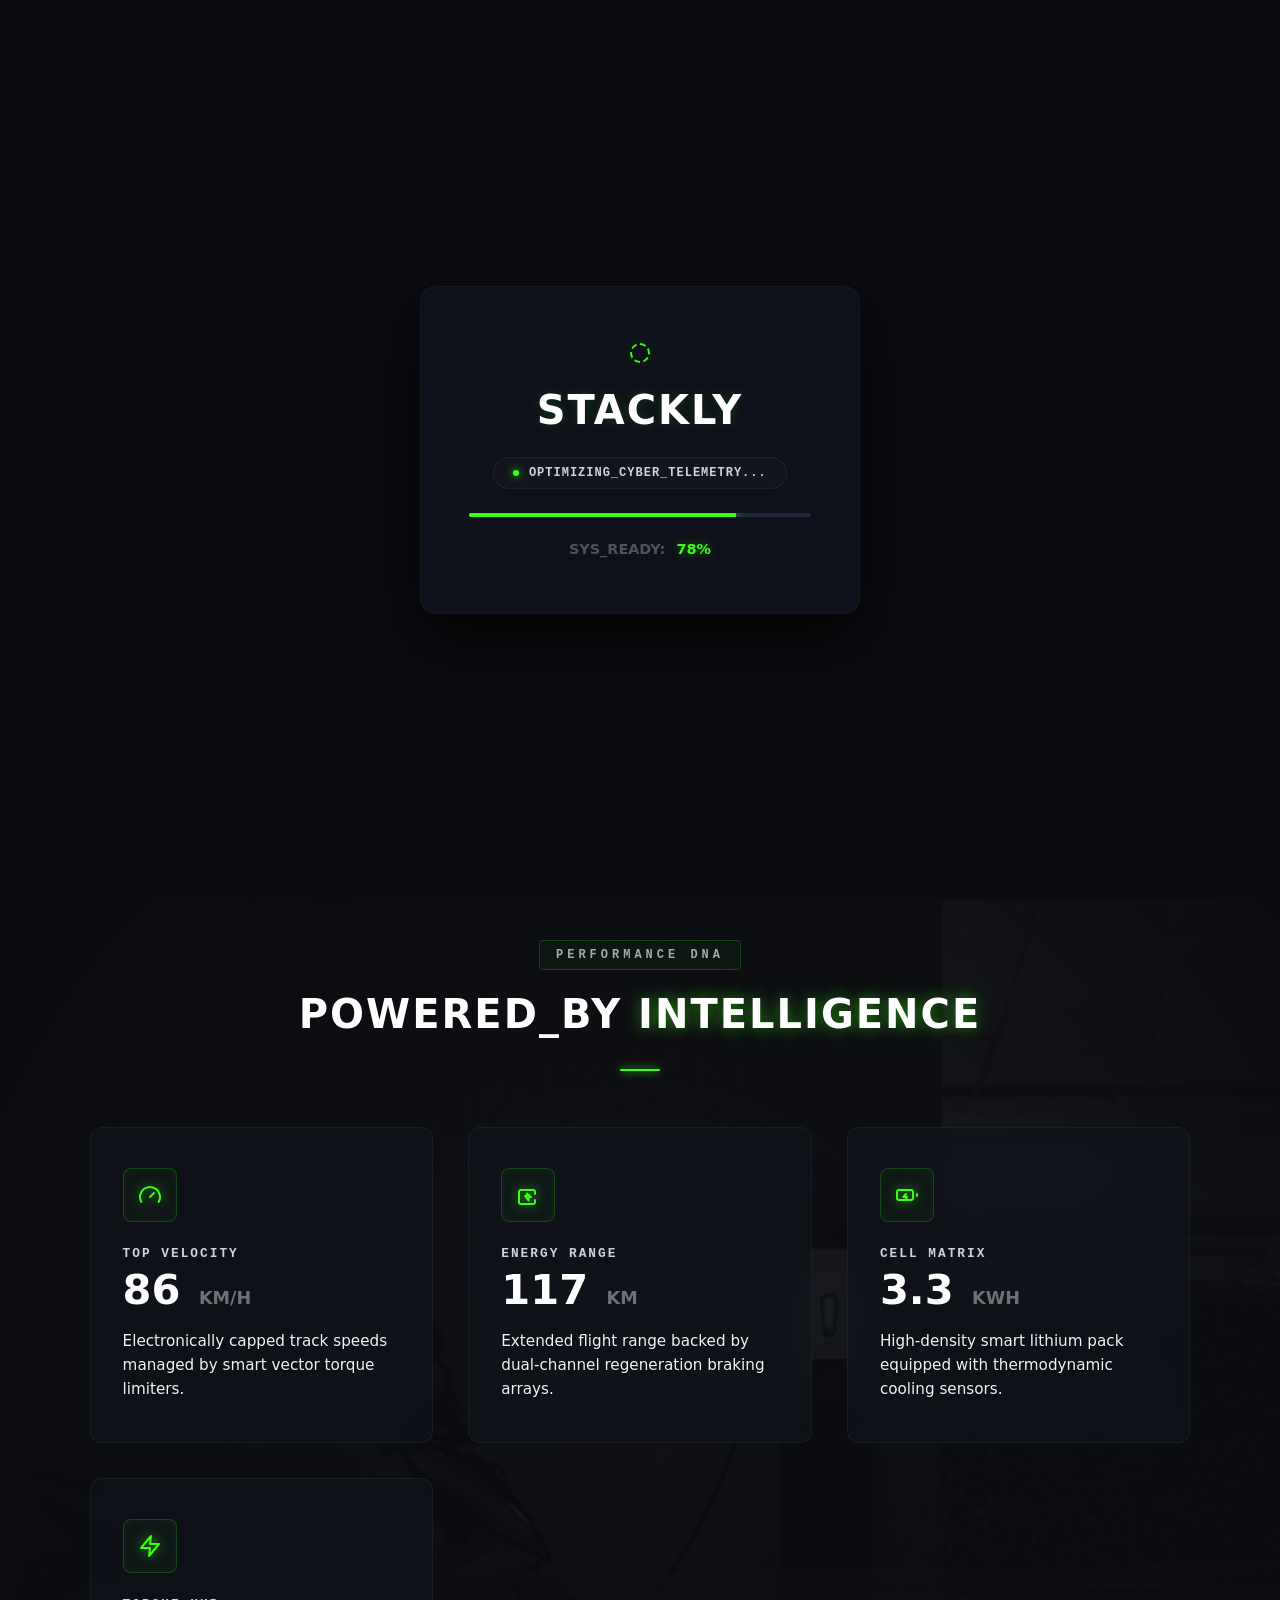
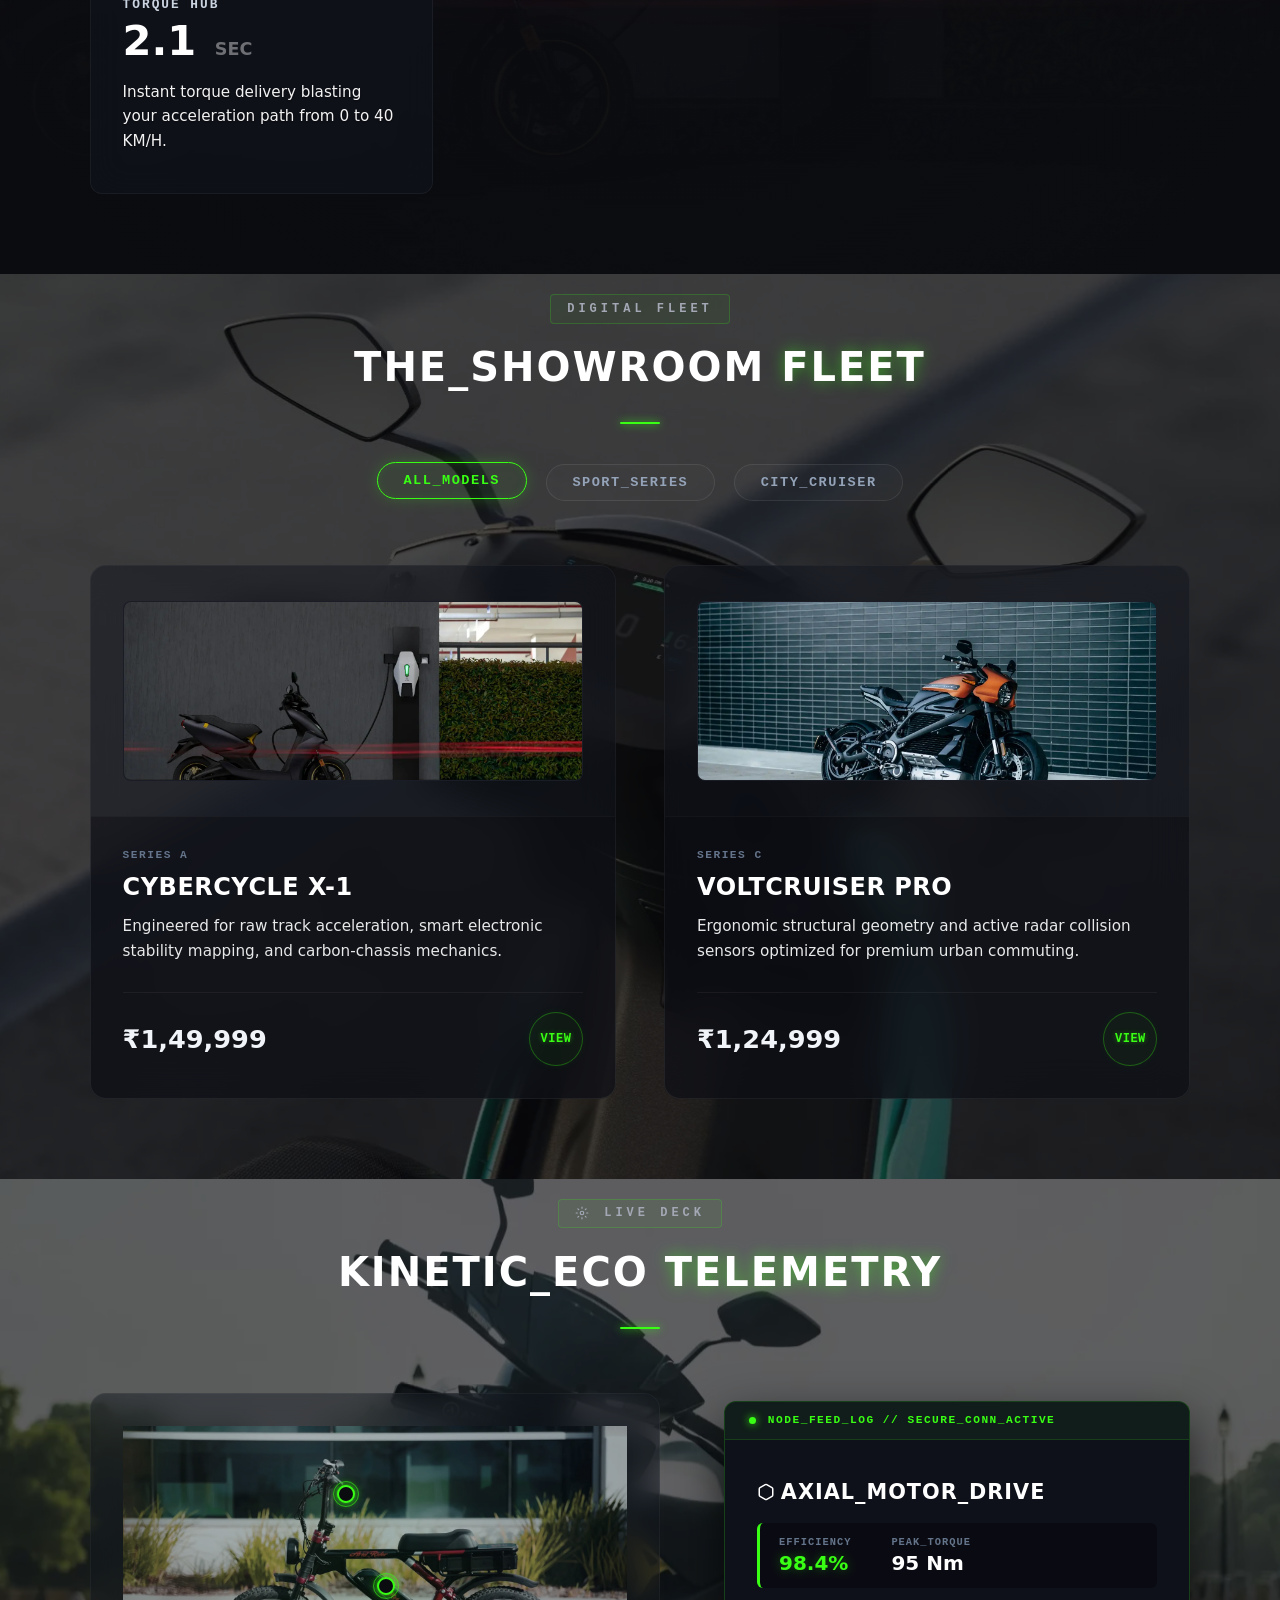
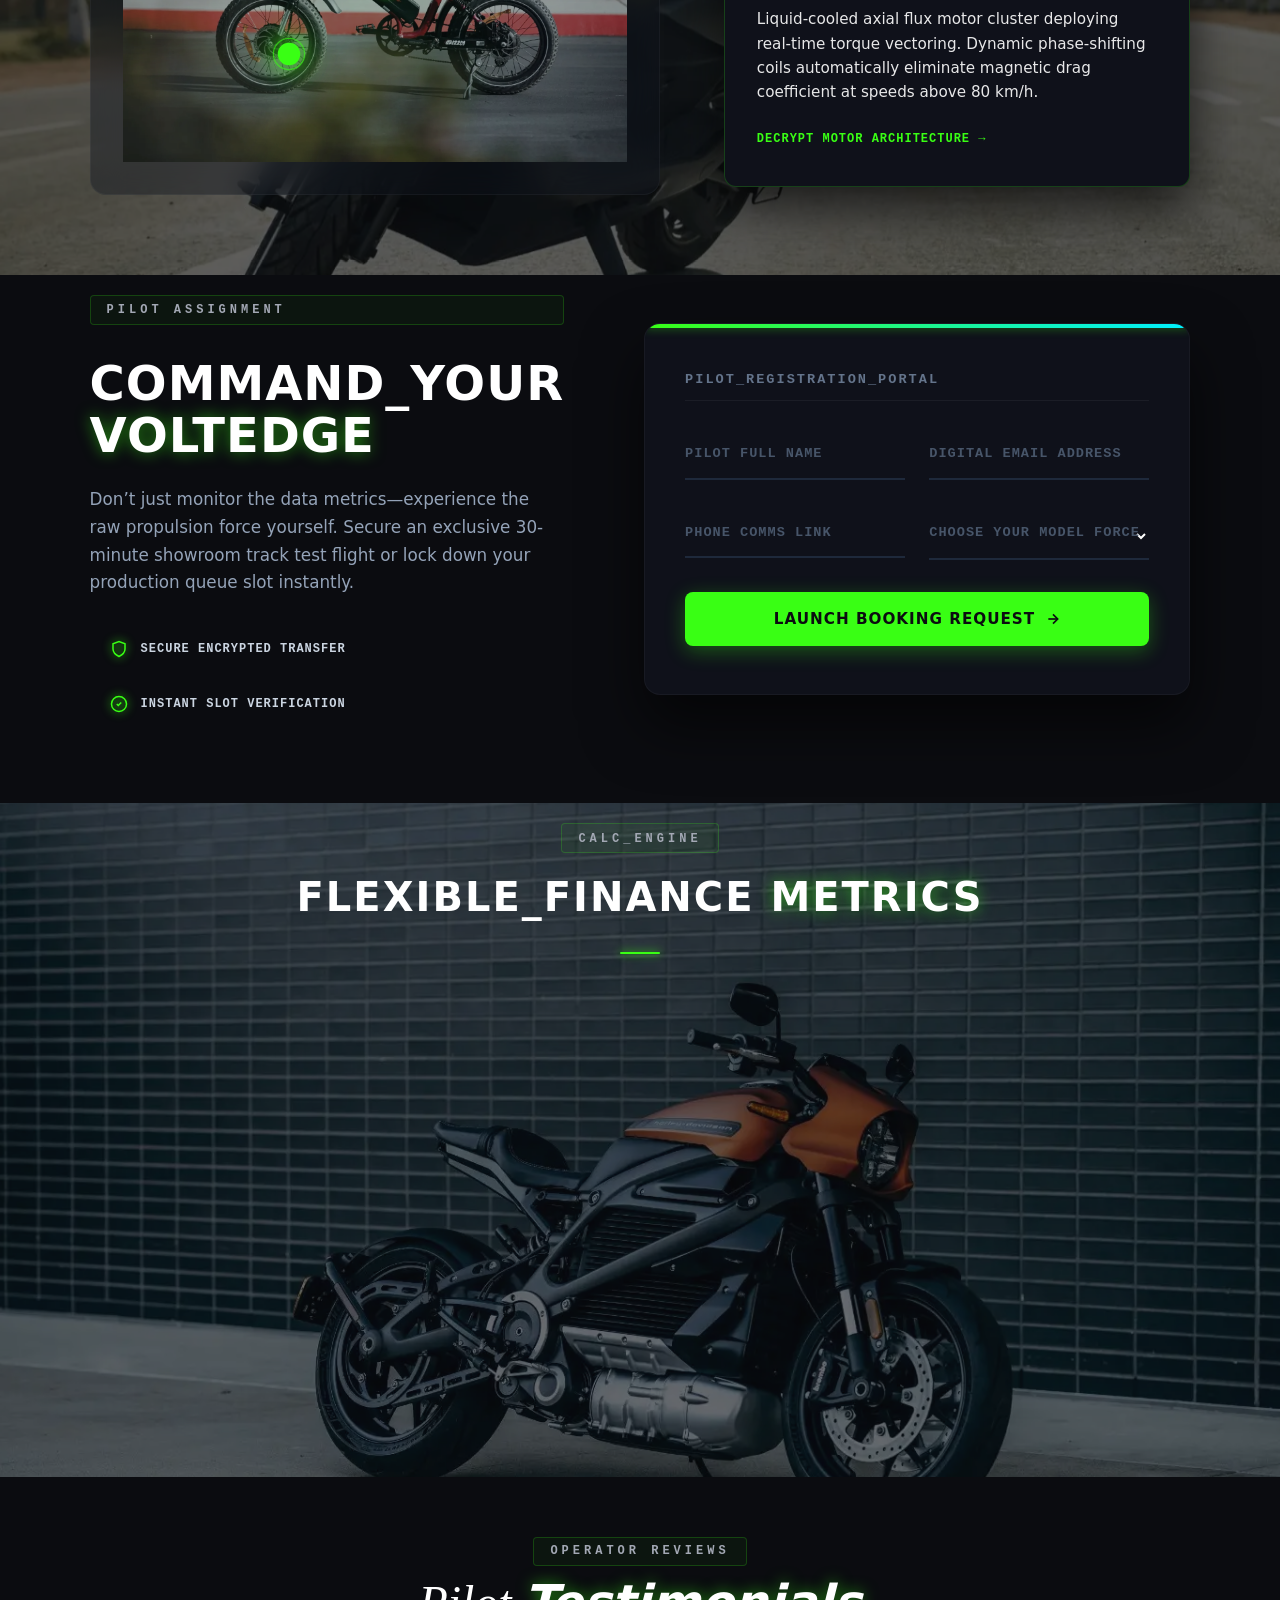
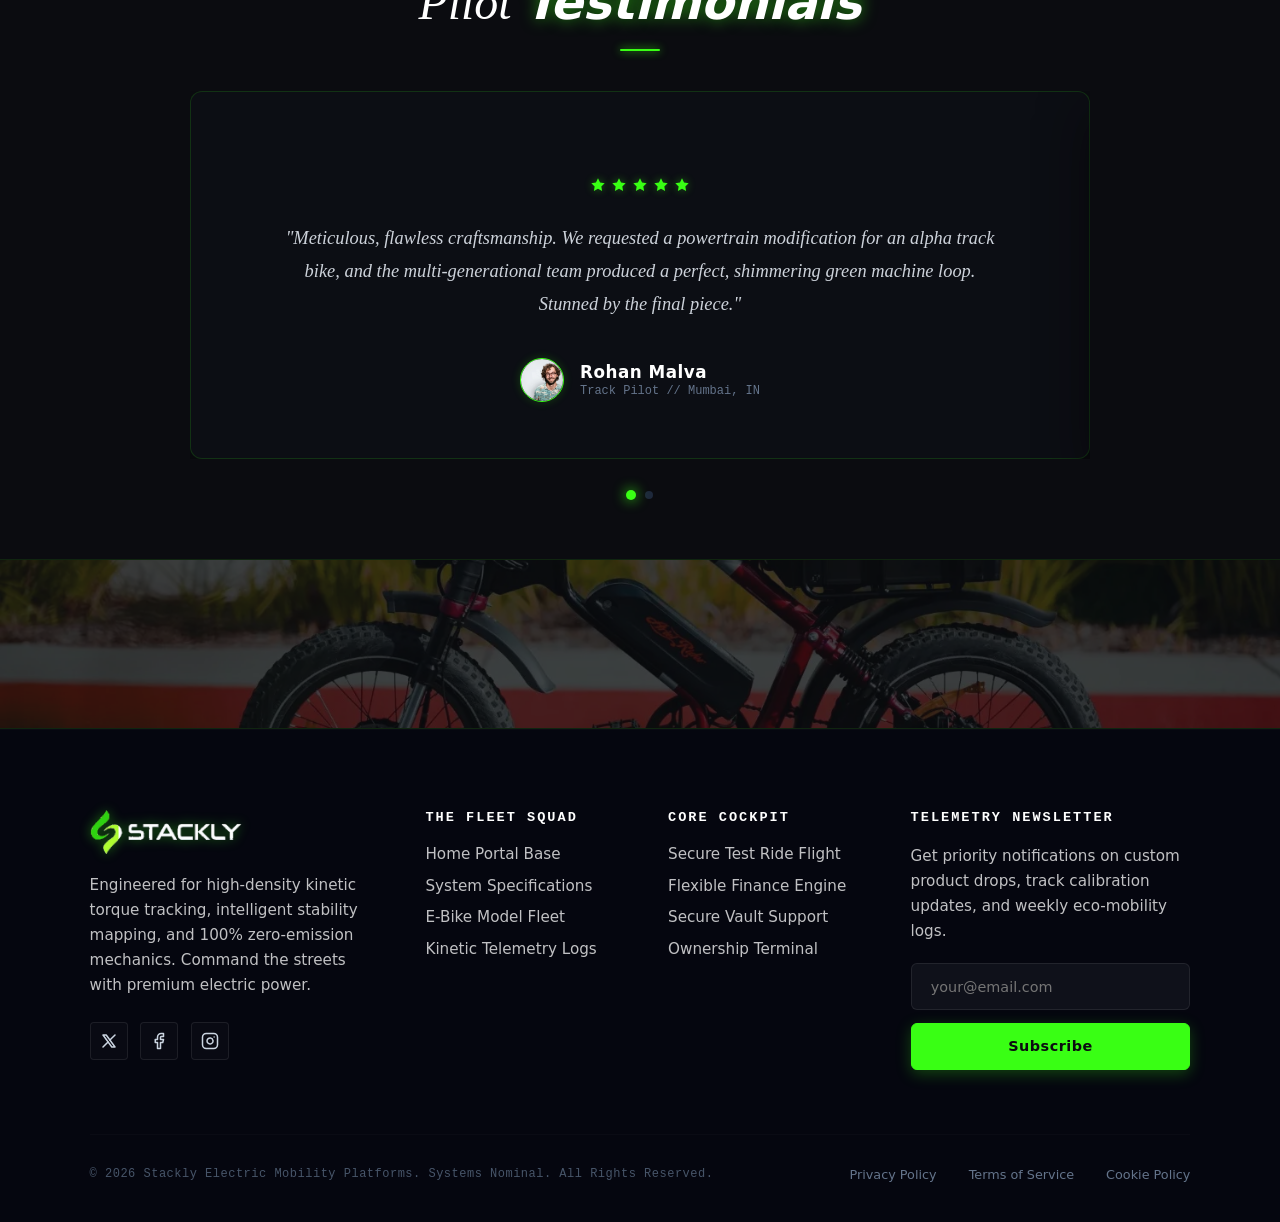
==== commit 3b995dcd: "Specs, login, sign up, 404 completed" ====
--- a/index.html
+++ b/index.html
@@ -11,46 +11,48 @@
 </head>
 <body class="loading-active">
 
-    <!-- Cinematic Sci-Fi Preloader Section -->
-    <div id="preloader">
-        <!-- Floating background background grid matrix -->
-        <div class="cyber-grid"></div>
+  
+<!-- Cinematic Sci-Fi Preloader Section -->
+<div id="preloader">
+    <!-- Floating background grid matrix -->
+    <div class="cyber-grid"></div>
+    
+    <div class="preloader-content">
+        <!-- Glowing Interactive Logo Ring (Centered Chassis) -->
+        <div class="logo-energy-ring">
+            <!-- FIXED: Secure native icon call structure -->
+            <i class="fa-solid fa-bolt central-bolt"></i>
+        </div>
         
-        <div class="preloader-content">
-            <!-- Glowing Interactive Logo Ring -->
-            <div class="logo-energy-ring">
-                <i class="fa-solid fa-bolt central-bolt"></i>
-            </div>
-            
-            <!-- Neon Glitch Title Text -->
-            <h1 class="glitch-title" data-text="VOLTEDGE">STACKLY</h1>
-            
-            <!-- Dynamic Telemetry Messaging Grid -->
-            <div class="status-panel">
-                <span class="pulse-dot"></span>
-                <p id="preload-status" class="preload-status">BOOT_SEQUENCE_INITIALIZED</p>
-            </div>
-            
-            <!-- Advanced Neon Energy Meter -->
-            <div class="meter-wrapper">
-                <div class="progress-bar-glow" id="progress-bar"></div>
-            </div>
-            
-            <!-- Matrix Digital Output Data Counter -->
-            <div class="counter-display">
-                <span class="static-label">SYS_READY:</span>
-                <span class="preload-counter" id="preload-counter">00%</span>
-            </div>
+        <!-- Neon Glitch Title Text -->
+        <h1 class="glitch-title" data-text="VOLTEDGE">STACKLY</h1>
+        
+        <!-- Dynamic Telemetry Messaging Grid -->
+        <div class="status-panel">
+            <span class="pulse-dot"></span>
+            <p id="preload-status" class="preload-status">BOOT_SEQUENCE_INITIALIZED</p>
+        </div>
+        
+        <!-- Advanced Neon Energy Meter -->
+        <div class="meter-wrapper">
+            <div class="progress-bar-glow" id="progress-bar"></div>
+        </div>
+        
+        <!-- Matrix Digital Output Data Counter -->
+        <div class="counter-display">
+            <span class="static-label">SYS_READY:</span>
+            <span class="preload-counter" id="preload-counter">00%</span>
         </div>
     </div>
+</div>
+
 <script>
-    document.addEventListener("DOMContentLoaded", () => {
+  document.addEventListener("DOMContentLoaded", () => {
     const preloader = document.getElementById('preloader');
     const progressBar = document.getElementById('progress-bar');
     const preloadCounter = document.getElementById('preload-counter');
     const statusText = document.getElementById('preload-status');
 
-    // Diagnostic string arrays for contextual telemetry updates
     const logStages = [
         { limit: 25, text: "CONNECTING_TO_CORE_BATTERY..." },
         { limit: 55, text: "CALIBRATING_ELECTRIC_MOTORS..." },
@@ -59,8 +61,8 @@
     ];
 
     let count = 0;
-    const duration = 3200; // Target execution timeline: 3.2 seconds total
-    const frequency = 30; // Clock step updates interval
+    const duration = 3200; 
+    const frequency = 30; 
     const incrementalStep = 100 / (duration / frequency);
 
     const activeTimer = setInterval(() => {
@@ -70,23 +72,18 @@
             count = 100;
             clearInterval(activeTimer);
             
-            // Render terminal state updates
             progressBar.style.width = "100%";
             preloadCounter.innerText = "100%";
             statusText.innerText = logStages[3].text;
 
-            // Trigger sleek structural layout screen clearance hooks
             setTimeout(() => {
                 preloader.classList.add('loaded-complete');
-                document.body.classList.remove('loading-active');
             }, 350);
         } else {
             const displayPercentage = Math.floor(count);
             progressBar.style.width = `${displayPercentage}%`;
-            // Pad out digits with zeroes for clean UI display symmetry
             preloadCounter.innerText = `${displayPercentage.toString().padStart(2, '0')}%`;
 
-            // Dynamically evaluate text updates based on progress limits
             const currentStage = logStages.find(stage => displayPercentage <= stage.limit);
             if (currentStage) {
                 statusText.innerText = currentStage.text;
@@ -94,6 +91,7 @@
         }
     }, frequency);
 });
+
 
 </script>
     <!-- Rest of your showroom page elements continue here... -->
@@ -113,22 +111,22 @@
 
         <!-- 5-Channel Navigation Interface Matrix Links -->
         <nav class="navigation-link-matrix">
-            <a href="#home" class="synchronized-nav-route active-route">Home</a>
-            <a href="#specs" class="synchronized-nav-route">Specs</a>
-            <a href="#showroom" class="synchronized-nav-route">Showroom</a>
-            <a href="#blog" class="synchronized-nav-route">Blog</a>
-            <a href="#contact" class="synchronized-nav-route">Contact</a>
+            <a href="index.html" class="synchronized-nav-route active-route">Home</a>
+            <a href="specs.html" class="synchronized-nav-route ">Specs</a>
+            <a href="showroom.html" class="synchronized-nav-route">Showroom</a>
+            <a href="blogs.html" class="synchronized-nav-route">Blog</a>
+            <a href="contactus.html" class="synchronized-nav-route">Contact</a>
             
             <!-- Mobile Drawer Contextual Anchor Action Paths -->
             <div class="mobile-drawer-auth-stack">
-                <a href="#login-portal" class="synchronized-auth-anchor login-action-link">Login</a>
+                <a href="login.html" class="synchronized-auth-anchor login-action-link">Login</a>
                 <a href="signup.html" class="synchronized-auth-anchor signup-action-link">Sign Up</a>
             </div>
         </nav>
 
         <!-- Desktop Anchor Authentication Controls Station -->
         <div class="desktop-auth-station">
-            <a href="#login-portal" class="synchronized-auth-anchor login-action-link">Login</a>
+            <a href="login.html" class="synchronized-auth-anchor login-action-link">Login</a>
             <a href="signup.html" class="synchronized-auth-anchor signup-action-link">Sign Up</a>
         </div>
 
@@ -211,7 +209,7 @@
         
         <!-- SEO Friendly Native Background Image Tag with Hardware-Accelerated Animation Class -->
         <!-- REPLACE 'your-hero-bg.jpg' with your actual background image file path -->
-        <img src="./Assests/hero-back.webp" 
+        <img src="./Assests/bike.webp" 
              alt="VoltEdge Next Generation High Performance Electric Bike Showroom Concept" 
              class="hero-scenery-image animate-cinematic-pan" 
              loading="eager" 
@@ -727,7 +725,7 @@
     <div class="specs-image-viewport">
         <div class="specs-fog-overlay"></div>
         <!-- Replace 'your-specs-bg.jpg' with your actual background image file path -->
-        <img src="./Assests/Home - 2nd section bg.webp" 
+        <img src="./Assests/EV bike.webp" 
              alt="VoltEdge Electric Superbike Internal Engineering and Battery Configuration Background" 
              class="specs-scenery-image animate-pan-cinematic" 
              loading="lazy" 
@@ -1186,7 +1184,7 @@
     <div class="showroom-image-viewport">
         <div class="showroom-fog-overlay"></div>
         <!-- REPLACE 'your-showroom-bg.jpg' with your actual background image file path -->
-        <img src="./Assests/Home - 2nd section bg.webp" 
+        <img src="./Assests/EV 2.webp" 
              alt="VoltEdge Production Line and Electric Bike Design Matrix Background" 
              class="showroom-scenery-image animate-pan-cinematic" 
              loading="lazy" 
@@ -1221,7 +1219,7 @@
         <div class="product-media-vault">
             <!-- Fixed Layout Wrapper prevents unaligned layout heights -->
             <div class="bike-frame-limiter">
-                <img src="./Assests/Bicycle.webp" alt="VoltEdge CyberCycle X-1 Sport Electric Superbike" class="product-showcase-asset">
+                <img src="./Assests/EV bike.webp" alt="VoltEdge CyberCycle X-1 Sport Electric Superbike" class="product-showcase-asset">
             </div>
         </div>
         
@@ -1755,7 +1753,7 @@
     <!-- Panoramic Backdrop Viewport Matrix -->
     <div class="hub-image-viewport">
         <div class="hub-fog-overlay"></div>
-        <img src="./Assests/Bicycle.webp" 
+        <img src="./Assests/EV 3.webp" 
              alt="VoltEdge Digital Circuit Grid Blueprint Interface Background" 
              class="hub-scenery-image animate-oblique-drift" 
              loading="lazy" 
--- a/style.css
+++ b/style.css
@@ -7,169 +7,149 @@
     --text-white: #ffffff;
 }
 
-/* Master Preloader Fullscreen Display Structure */
+/* =========================================================================
+   FIXED: PRELOADER LOGO INITIALIZATION & ABSOLUTE CENTERING 
+   ========================================================================= */
+
+/* The outer dashboard card box wrapper initialization setup */
 #preloader {
     position: fixed;
-    top: 0;
-    left: 0;
+    inset: 0;
     width: 100%;
     height: 100vh;
-    background: radial-gradient(circle at center, #0e1117 0%, var(--cyber-black) 100%);
-    z-index: 999999;
+    background-color: #0b0c10;
     display: flex;
     justify-content: center;
     align-items: center;
-    overflow: hidden;
-    transition: all 0.8s cubic-bezier(0.77, 0, 0.175, 1);
-}
-
-/* Base Body Locking Mechanism */
-body.loading-active {
-    overflow: hidden !important;
-}
-
-/* Animated Cyber Grid Vector Overlay Layer */
-.cyber-grid {
-    position: absolute;
-    width: 200%;
-    height: 200%;
-    background-image: 
-        linear-gradient(rgba(57, 255, 20, 0.03) 1px, transparent 1px),
-        linear-gradient(90deg, rgba(57, 255, 20, 0.03) 1px, transparent 1px);
-    background-size: 40px 40px;
-    transform: perspective(500px) rotateX(60deg);
-    top: -50%;
-    animation: gridScroll 20s linear infinite;
-    z-index: 1;
-}
-
-@keyframes gridScroll {
-    0% { transform: perspective(500px) rotateX(60deg) translateY(0); }
-    100% { transform: perspective(500px) rotateX(60deg) translateY(40px); }
-}
-
-/* Content Container Card UI alignment */
+    z-index: 999999;
+    opacity: 1;
+    visibility: visible;
+    transition: opacity 0.5s ease, visibility 0.5s ease;
+}
+
+#preloader.loaded-complete {
+    opacity: 0;
+    visibility: hidden;
+    pointer-events: none;
+}
+
 .preloader-content {
-    position: relative;
-    z-index: 10;
+    background: #0f111a;
+    border: 1px solid rgba(255, 255, 255, 0.03);
+    border-radius: 16px;
+    padding: 3.5rem 3rem;
+    width: 90%;
+    max-width: 440px;
+    box-shadow: 0 25px 60px rgba(0, 0, 0, 0.8);
     display: flex;
     flex-direction: column;
     align-items: center;
-    width: 90%;
-    max-width: 450px;
-    padding: 2.5rem;
-    background: rgba(11, 12, 16, 0.6);
-    border-radius: 16px;
-    border: 1px solid rgba(57, 255, 20, 0.15);
-    backdrop-filter: blur(12px);
-    box-shadow: 0 20px 50px rgba(0, 0, 0, 0.5);
-    transition: transform 0.3s ease, border-color 0.3s ease;
-}
-
-/* Interactive Hover Transformation Effects */
-.preloader-content:hover {
-    transform: translateY(-5px) scale(1.02);
-    border-color: var(--neon-green);
-    box-shadow: 0 30px 60px rgba(57, 255, 20, 0.1);
-}
-
-/* Central Glowing Power Ring Core */
+    gap: 1.5rem;
+}
+
+/* FIXED: Configured parent ring into a perfect flex center anchor */
 .logo-energy-ring {
-    position: relative;
-    width: 90px;
-    height: 90px;
+    width: 20px !important;
+    height: 20px !important;
+    border: 2px dashed #39ff14 !important; /* Matches green screenshot perimeters */
+    border-radius: 50% !important;
+    display: flex !important;
+    justify-content: center !important;
+    align-items: center !important;
+    position: relative !important;
+    box-shadow: 0 0 15px rgba(57, 255, 20, 0.1);
+    animation: rotateDashedRing 20s linear infinite; /* Subtle continuous ambient spin */
+}
+
+@keyframes rotateDashedRing {
+    100% { transform: rotate(360deg); }
+}
+
+/* FIXED: Overrode default text families to force Font Awesome bolt geometry */
+.logo-energy-ring .central-bolt {
+    font-family: "Font Awesome 6 Free" !important;
+    font-weight: 900 !important;
+    font-style: normal !important;
+    display: inline-block !important;
+    text-decoration: inherit !important;
+    
+    /* Central Alignment parameters bypass rotational spin distortion */
+    position: absolute !important;
+    top: 50% !important;
+    left: 50% !important;
+    transform: translate(-50%, -50%) !important;
+    animation: counterRotateIcon 20s linear infinite; /* Keeps icon right-side up during ring spin */
+
+    color: #39ff14 !important; /* Bright high-intensity theme color visibility */
+    font-size: 2.2rem !important;
+    filter: drop-shadow(0 0 10px rgba(57, 255, 20, 0.6)) !important;
+}
+
+@keyframes counterRotateIcon {
+    100% { transform: translate(-50%, -50%) rotate(-360deg); }
+}
+
+/* Structural alignments for progress text variables */
+.glitch-title {
+    font-size: 2.5rem;
+    font-weight: 900;
+    color: #ffffff;
+    letter-spacing: 2px;
+    text-shadow: 0 0 12px rgba(57, 255, 20, 0.15);
+}
+
+.status-panel {
+    background: rgba(255, 255, 255, 0.02);
+    border: 1px solid rgba(255, 255, 255, 0.05);
+    padding: 0.5rem 1.2rem;
+    border-radius: 50px;
+    display: flex;
+    align-items: center;
+    gap: 0.6rem;
+}
+
+.pulse-dot {
+    width: 6px; height: 6px;
+    background-color: #39ff14;
     border-radius: 50%;
-    border: 2px dashed rgba(57, 255, 20, 0.3);
-    display: flex;
-    justify-content: center;
-    align-items: center;
-    margin-bottom: 1.5rem;
-    animation: spinRing 8s linear infinite;
-}
-
-.central-bolt {
-    font-size: 2.5rem;
-    color: var(--neon-green);
-    filter: drop-shadow(0 0 12px var(--neon-green));
-    animation: boltPulse 1.5s infinite ease-in-out;
-}
-
-@keyframes spinRing {
-    100% { transform: rotate(360deg); }
-}
-@keyframes boltPulse {
-    0%, 100% { transform: scale(1); filter: drop-shadow(0 0 8px var(--neon-green)); }
-    50% { transform: scale(1.15); filter: drop-shadow(0 0 22px var(--neon-green)); }
-}
-
-/* Neon Digital Text Styling */
-.glitch-title {
-    font-size: 2.6rem;
-    font-weight: 900;
-    letter-spacing: 6px;
-    color: var(--text-white);
-    text-shadow: 0 0 10px var(--neon-glow);
-    margin-bottom: 1rem;
-    position: relative;
-}
-
-/* Telemetry Status Monitor Components */
-.status-panel {
-    display: flex;
-    align-items: center;
-    gap: 0.5rem;
-    margin-bottom: 2rem;
-    background: rgba(0,0,0,0.4);
-    padding: 0.4rem 1rem;
-    border-radius: 20px;
-    border: 1px solid var(--muted-teal);
-}
-
-.pulse-dot {
-    width: 6px;
-    height: 6px;
-    background-color: var(--neon-green);
-    border-radius: 50%;
-    box-shadow: 0 0 8px var(--neon-green);
-    animation: blinker 1s infinite steps(2);
-}
-
-@keyframes blinker { 50% { opacity: 0; } }
+    box-shadow: 0 0 8px #39ff14;
+}
 
 .preload-status {
     font-family: monospace;
     font-size: 0.75rem;
-    letter-spacing: 2px;
-    color: #8f94a0;
-}
-
-/* Premium Liquid Neon Track Bar Meter */
+    font-weight: bold;
+    color: #cbd5e1;
+    letter-spacing: 1px;
+}
+
 .meter-wrapper {
     width: 100%;
-    height: 6px;
-    background: rgba(255, 255, 255, 0.03);
+    height: 4px;
+    background: #1e293b;
     border-radius: 10px;
+    overflow: hidden;
     position: relative;
-    overflow: hidden;
-    margin-bottom: 1.5rem;
-    border: 1px solid rgba(255,255,255,0.05);
 }
 
 .progress-bar-glow {
+    height: 100%;
     width: 0%;
-    height: 100%;
-    background: linear-gradient(90deg, #136a10, var(--neon-green));
-    border-radius: 10px;
-    box-shadow: 0 0 20px var(--neon-green), 0 0 35px var(--neon-green);
-    transition: width 0.08s linear;
-}
-
-/* Live Digital Matrix Counter */
+    background: #39ff14;
+    box-shadow: 0 0 10px #39ff14;
+    transition: width 0.05s linear;
+}
+
 .counter-display {
-    font-family: 'Courier New', Courier, monospace;
-    font-size: 1.1rem;
+    display: flex;
+    gap: 0.4rem;
+    font-family: monospace;
+    font-size: 0.9rem;
     font-weight: bold;
 }
+
+.static-label { color: #64748b; }
+.preload-counter { color: #39ff14; }
 
 .static-label {
     color: #4f535c;
@@ -195,6 +175,7 @@
     .logo-energy-ring { width: 75px; height: 75px; }
     .central-bolt { font-size: 2rem; }
 }
+
 
 
 
@@ -498,74 +479,3 @@
     }
 }
 
-/* =========================================================================
-   CINEMATIC BACKGROUND IMAGE AND HARDWARE ACCELERATED ANIMATIONS
-   ========================================================================= */
-
-/* The viewport frame acting as a perfect bounding box box layout container */
-.hero-image-viewport {
-    position: absolute;
-    inset: 0;
-    width: 100%;
-    height: 100%;
-    z-index: 1;
-    overflow: hidden; /* Clips outer scaling paths so screen margins don't break scroll layout */
-}
-
-/* Linear Gradient Overlap (Protects link, text, and telemetry readout visibility) */
-.hero-fog-overlay {
-    position: absolute;
-    inset: 0;
-    background: linear-gradient(to right, rgba(11, 12, 16, 0.98) 25%, rgba(11, 12, 16, 0.4) 65%, rgba(11, 12, 16, 0.1) 100%);
-    z-index: 2; /* Sits over the image asset but remains beneath foreground content */
-    pointer-events: none;
-}
-
-/* Base properties for the graphic image tag configuration */
-.hero-scenery-image {
-    width: 100%;
-    height: 100%;
-    object-fit: cover; /* Forces file dimensions to blanket canvas space smoothly */
-    object-position: center;
-    transform: scale(1.1); /* Pre-scale prevents raw frame borders from appearing during transit */
-}
-
-/* Hardware-Accelerated Cinematic Zooming and Panning Matrix Animation Loop */
-.animate-cinematic-pan {
-    will-change: transform; /* Signals GPU framework ahead of time for high frame rate performance */
-    transform-origin: left center;
-    animation: luxuryCinematicMove 24s cubic-bezier(0.25, 0.46, 0.45, 0.94) infinite alternate;
-}
-
-@keyframes luxuryCinematicMove {
-    0% {
-        transform: scale(1.1) translate(0, 0) rotate(0deg);
-        filter: saturate(1.1) brightness(0.9);
-    }
-    50% {
-        transform: scale(1.18) translate(-15px, -8px) rotate(0.5deg);
-        filter: saturate(1.2) brightness(1.05); /* Dynamic illumination shifting */
-    }
-    100% {
-        transform: scale(1.12) translate(-30px, 0px) rotate(-0.5deg);
-        filter: saturate(1.1) brightness(0.9);
-    }
-}
-
-/* Handle fluid mobile layout adjustments seamlessly */
-@media (max-width: 768px) {
-    .animate-cinematic-pan {
-        transform-origin: center center;
-        animation: luxuryMobileMove 20s ease-in-out infinite alternate;
-    }
-    
-    @keyframes luxuryMobileMove {
-        0% { transform: scale(1.2) translate(0, 0); }
-        100% { transform: scale(1.35) translate(-10px, -5px); }
-    }
-    
-    /* Stronger shadow layering over mobile to ensure clear text visibility over changing backdrop assets */
-    .hero-fog-overlay {
-        background: linear-gradient(to bottom, rgba(11, 12, 16, 0.95) 0%, rgba(11, 12, 16, 0.75) 100%);
-    }
-}
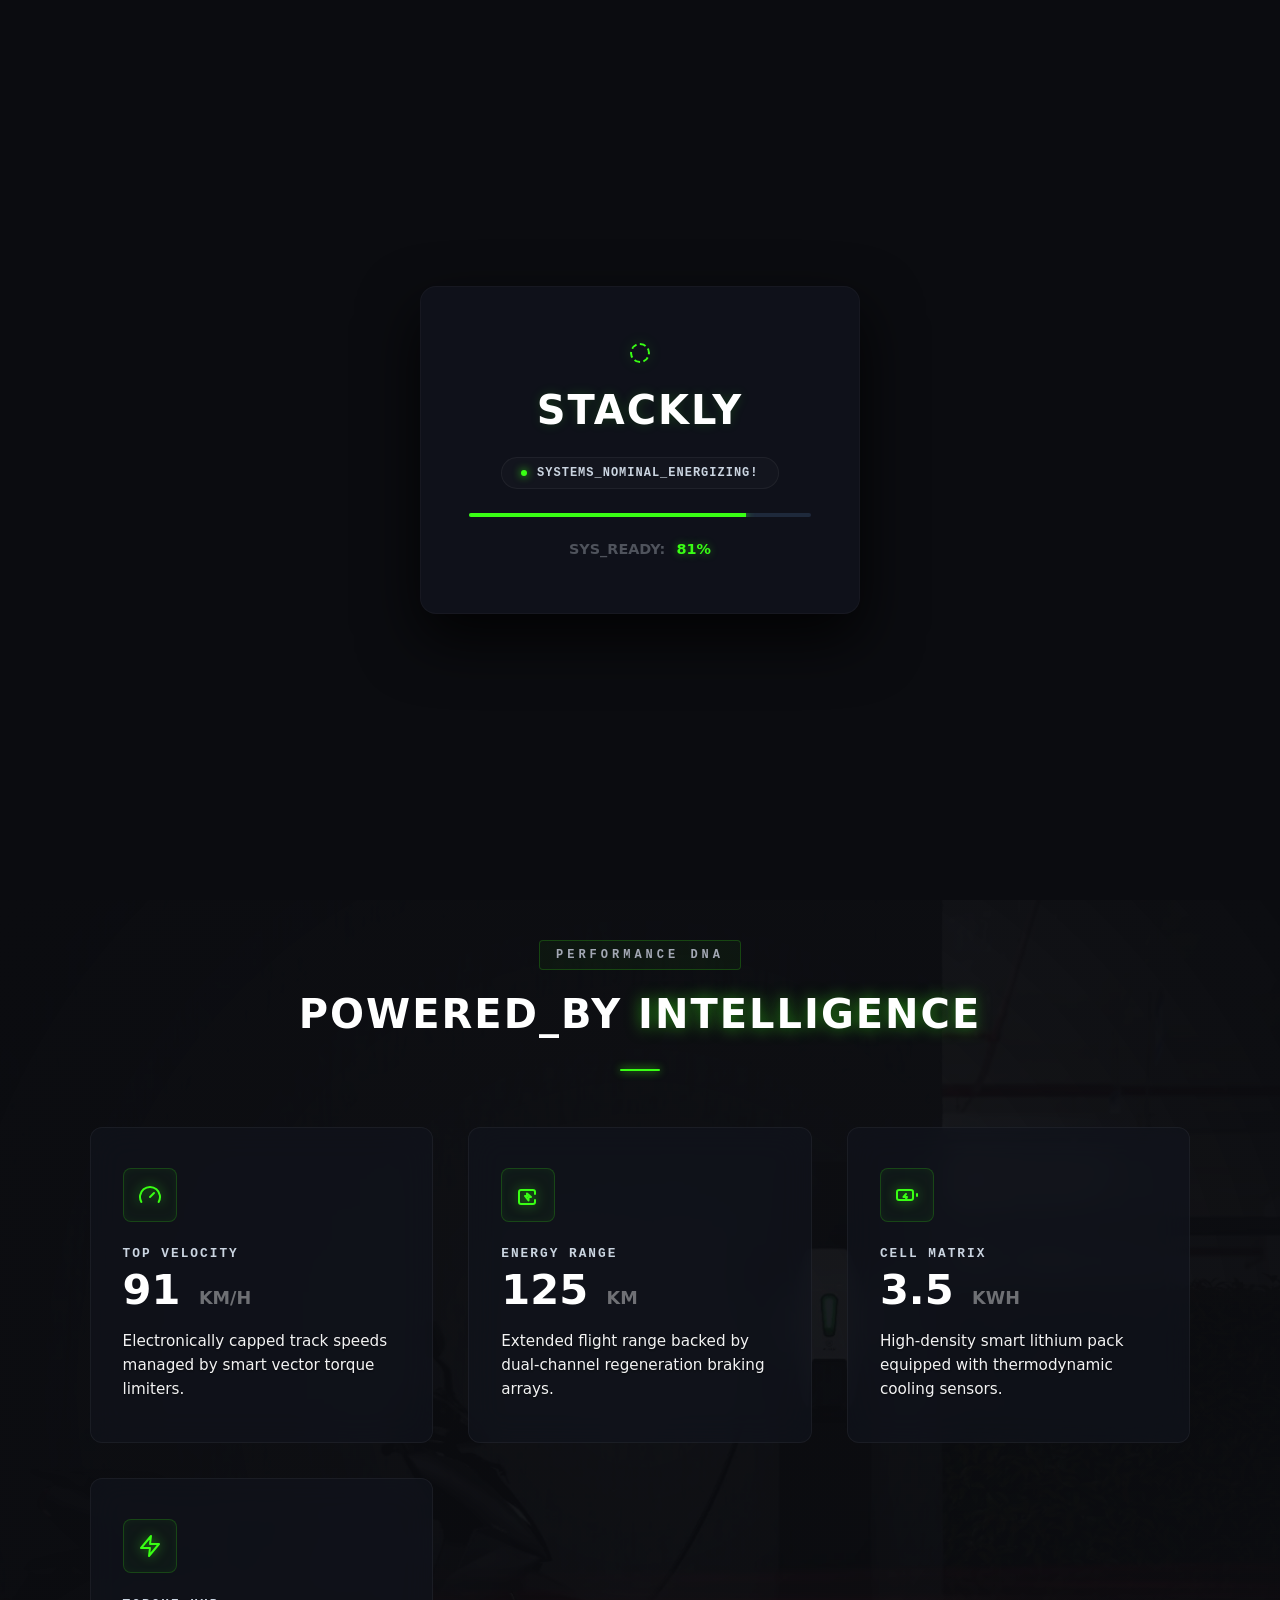
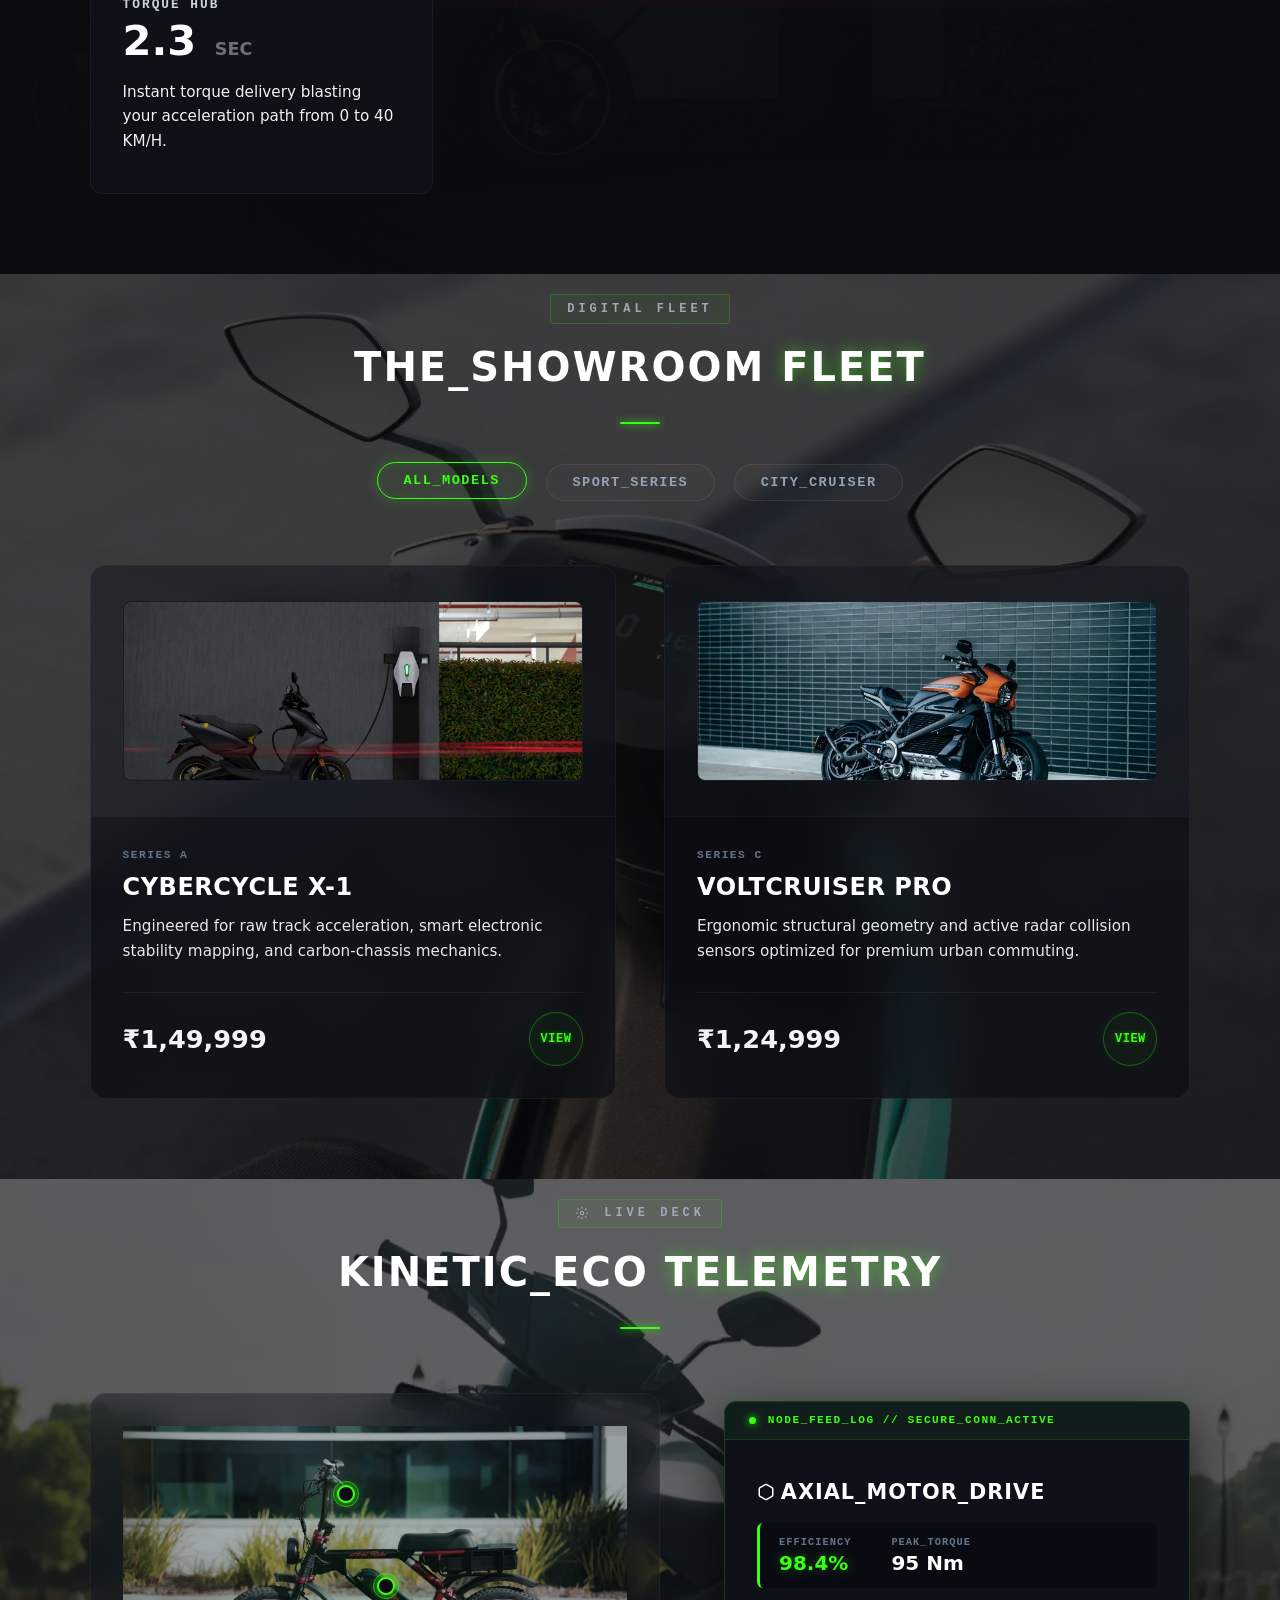
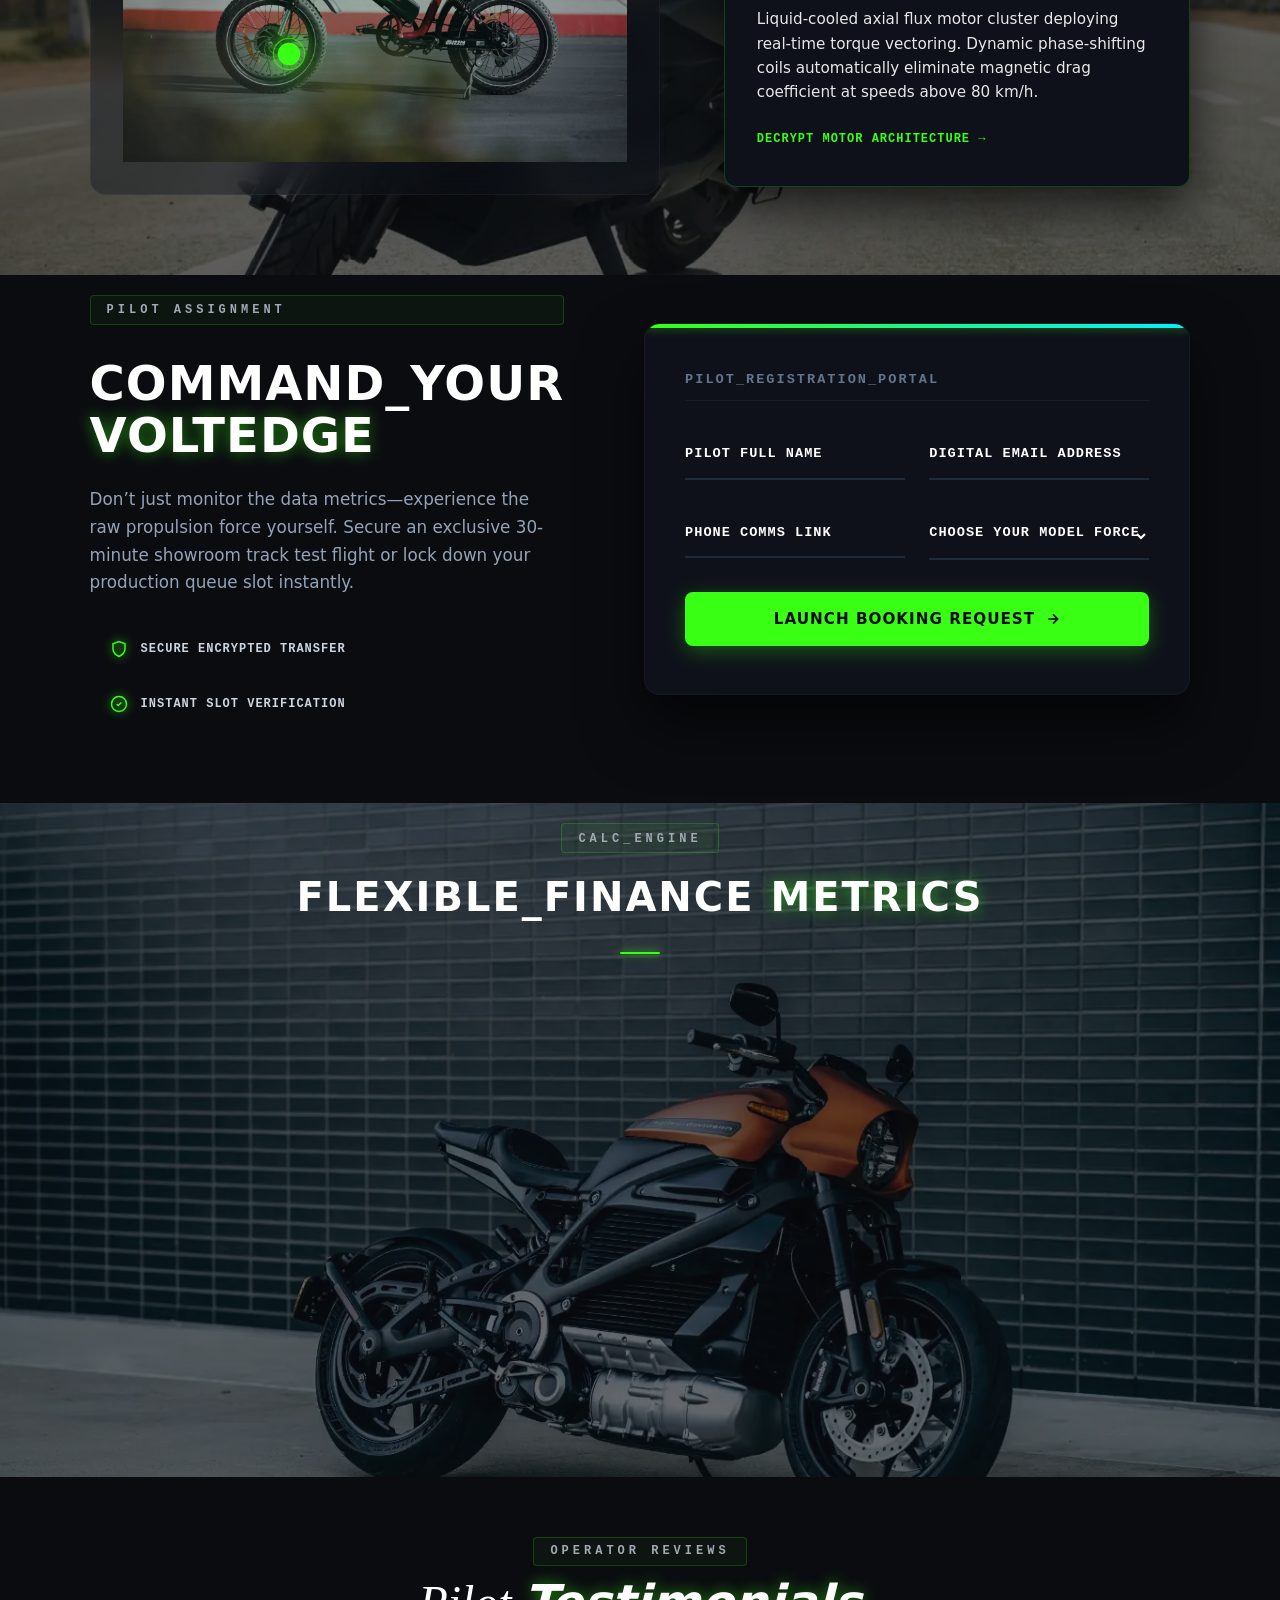
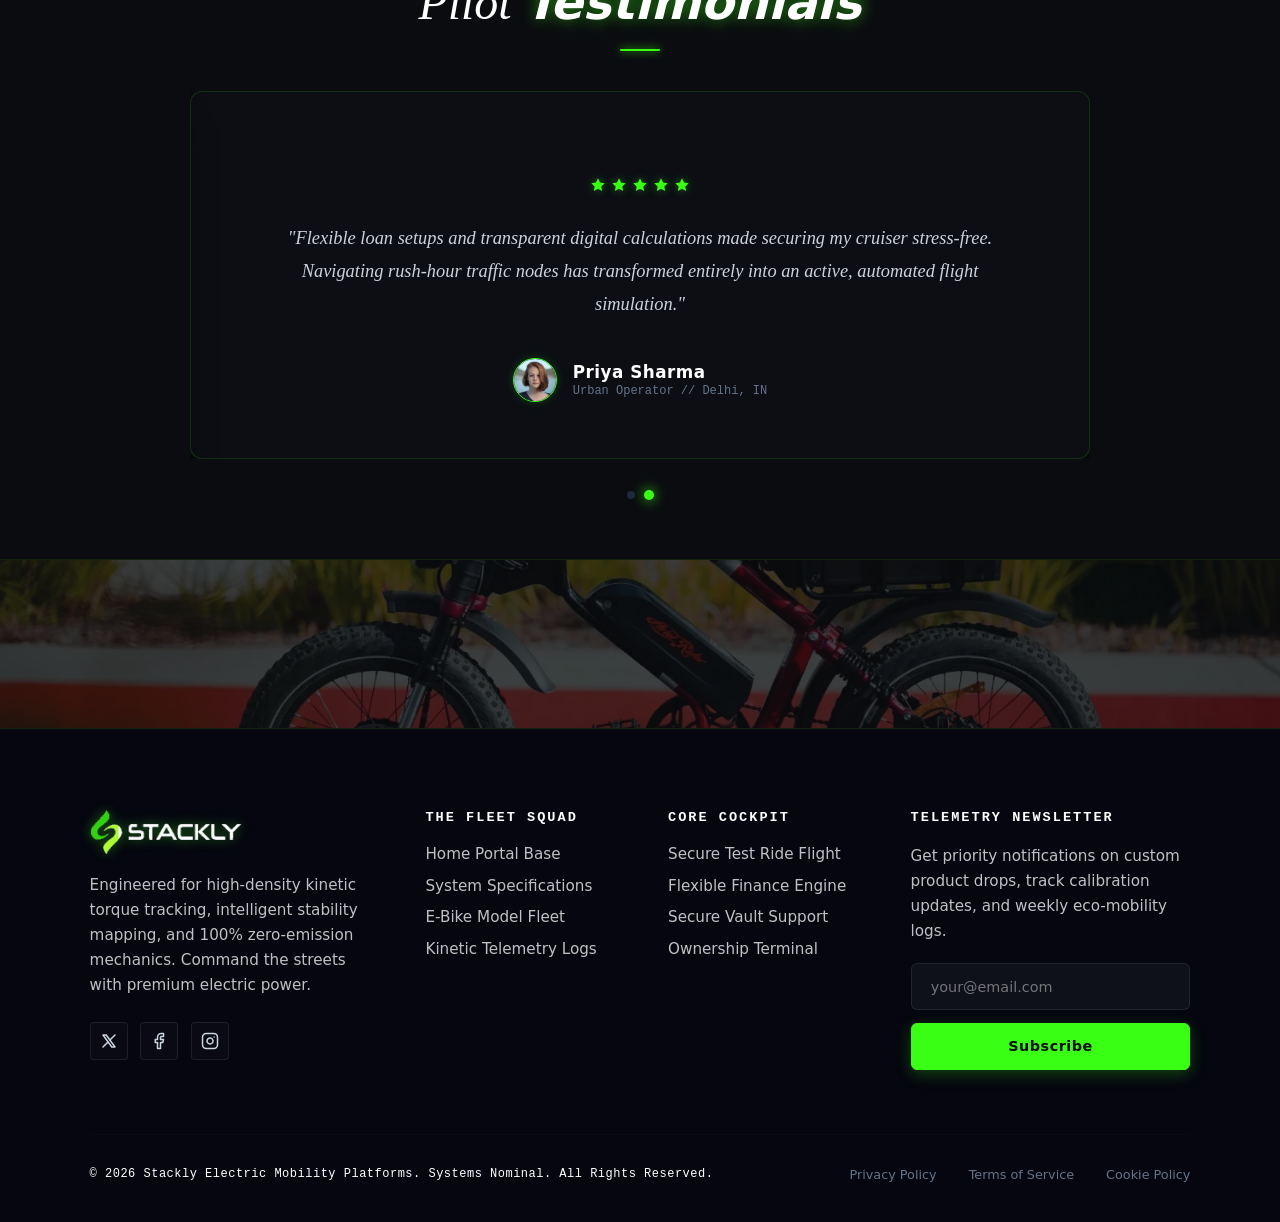
==== commit c7e40d60: "showroom page completed" ====
--- a/index.html
+++ b/index.html
@@ -477,7 +477,7 @@
 .readout-label {
     font-family: monospace;
     font-size: 0.75rem;
-    color: #475569;
+    color: white;
     letter-spacing: 1.5px;
 }
 
@@ -2403,7 +2403,7 @@
 .secure-kinetic-node .node-icon {
     width: 20px;
     height: 20px;
-    color: #475569; /* Balanced dark gray baseline state */
+    color: white; /* Balanced dark gray baseline state */
     filter: drop-shadow(0 0 0px transparent);
     transition: color 0.3s ease, filter 0.3s ease, transform 0.4s cubic-bezier(0.175, 0.885, 0.32, 1.2);
 }
@@ -2610,7 +2610,7 @@
 .console-input-group label {
     position: absolute;
     top: 0.8rem; left: 0;
-    color: #475569;
+    color: white;
     font-family: monospace;
     font-size: 0.85rem;
     font-weight: 700;
@@ -2714,7 +2714,7 @@
     padding: 2.5rem;
     background: #05060f;
     border-top: 1px solid rgba(255, 255, 255, 0.02);
-    color: #475569;
+    color: white;
     font-family: monospace;
     font-size: 0.75rem;
     letter-spacing: 0.5px;
@@ -4166,7 +4166,7 @@
 .copyright-block p {
     font-family: monospace !important;
     font-size: 0.75rem !important;
-    color: #475569 !important;
+    color: white !important;
     letter-spacing: 0.5px !important;
 }
 
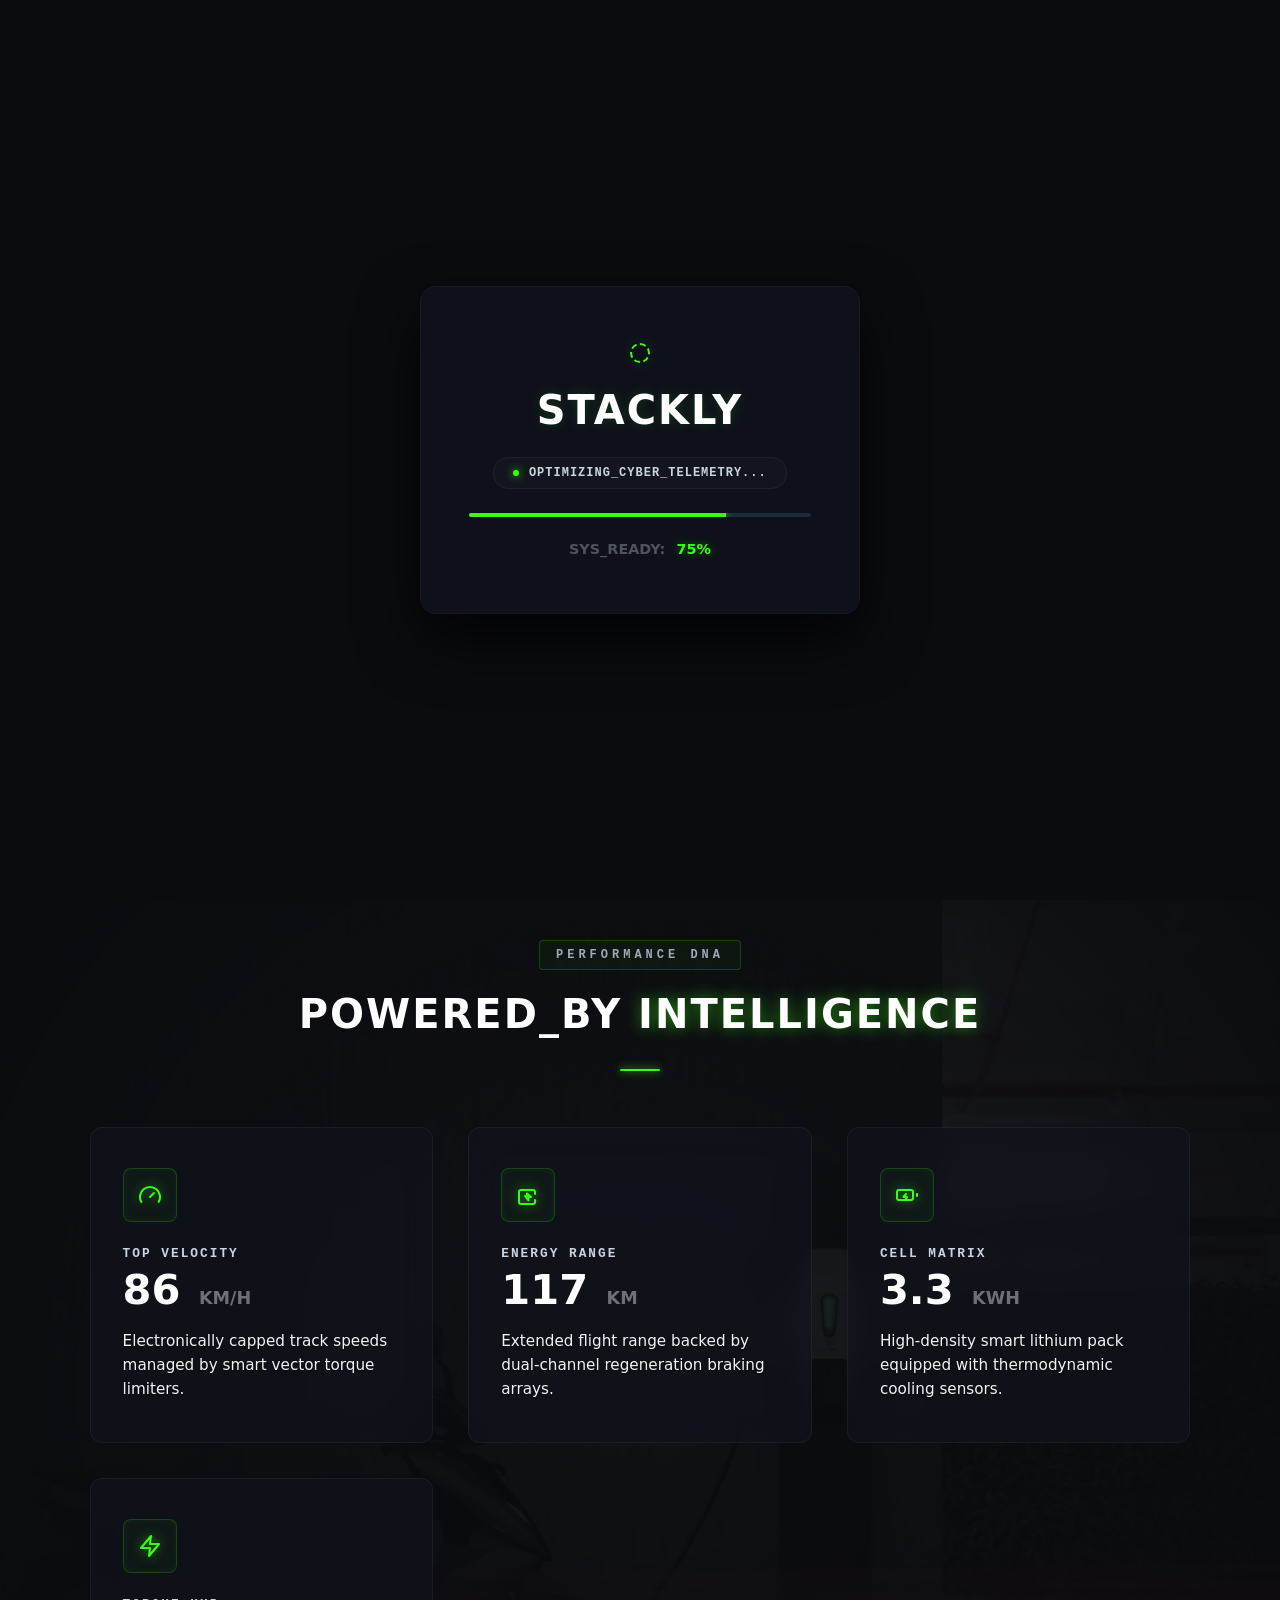
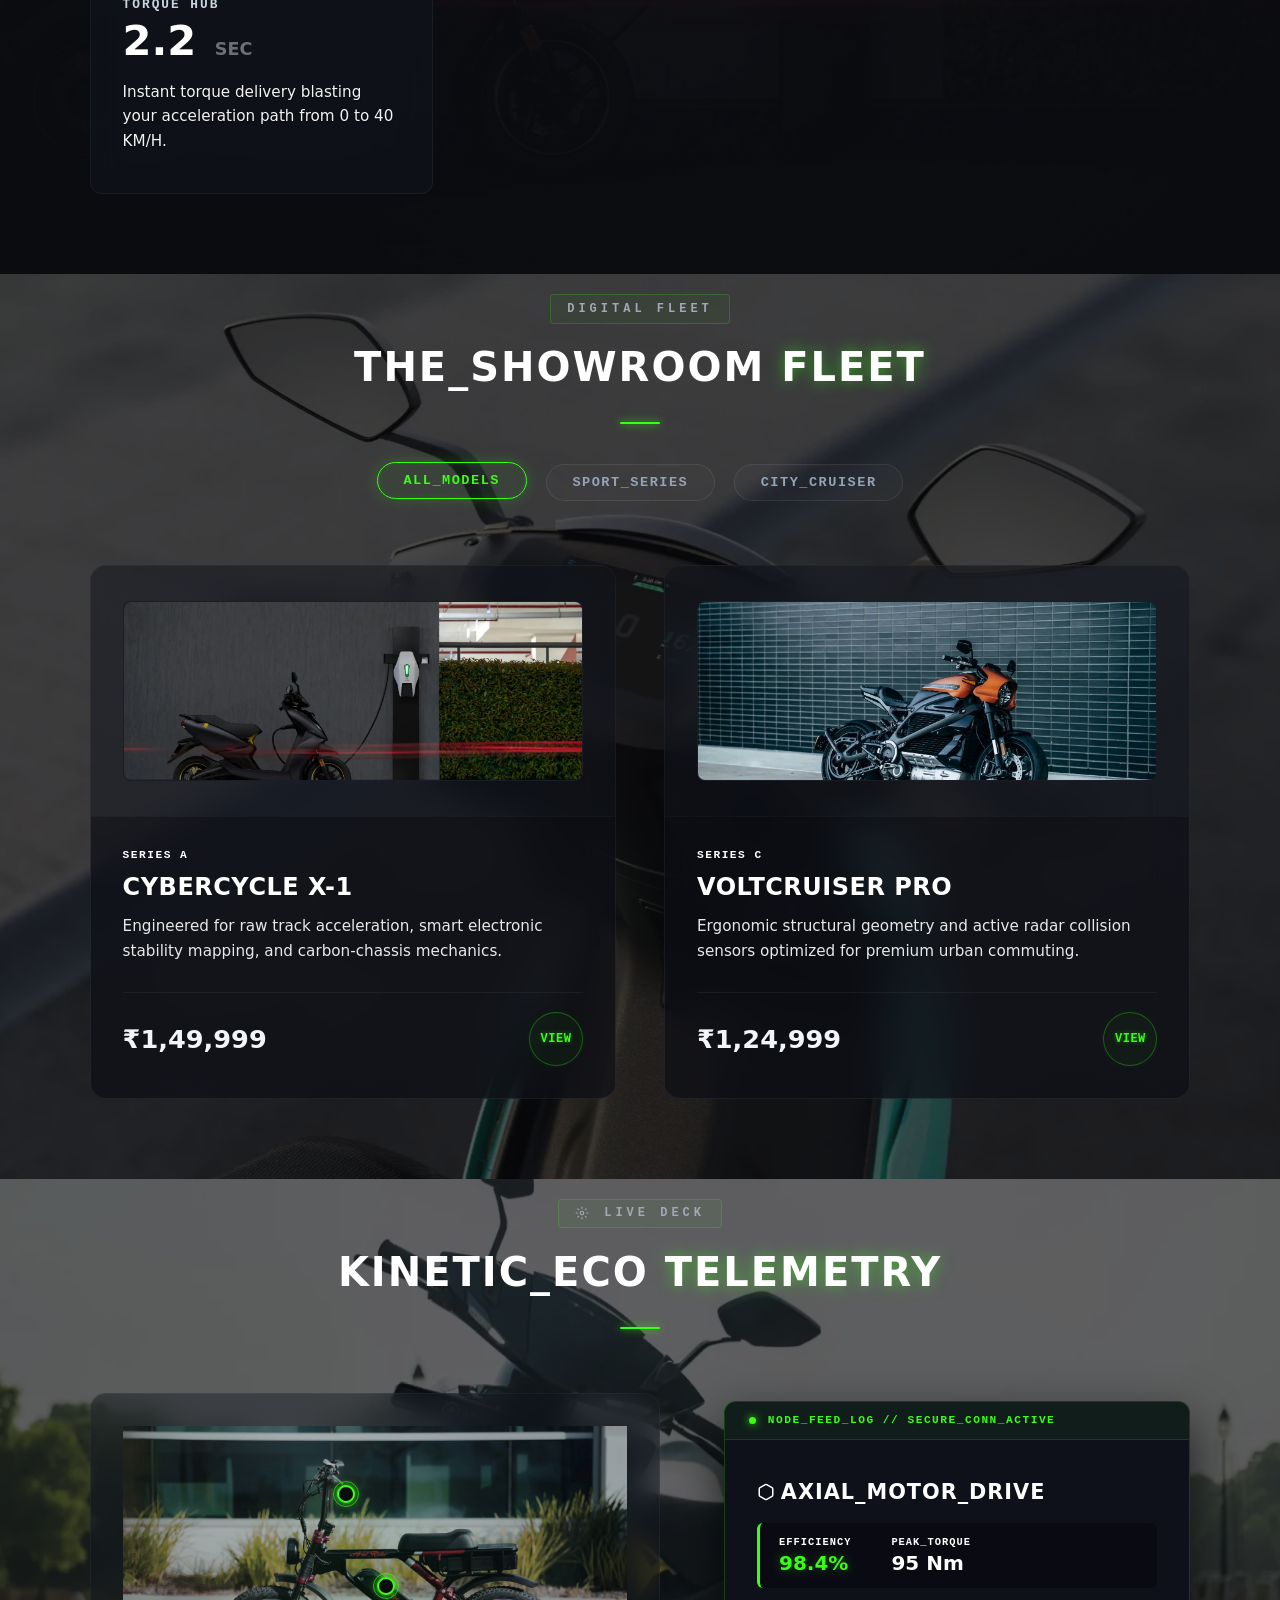
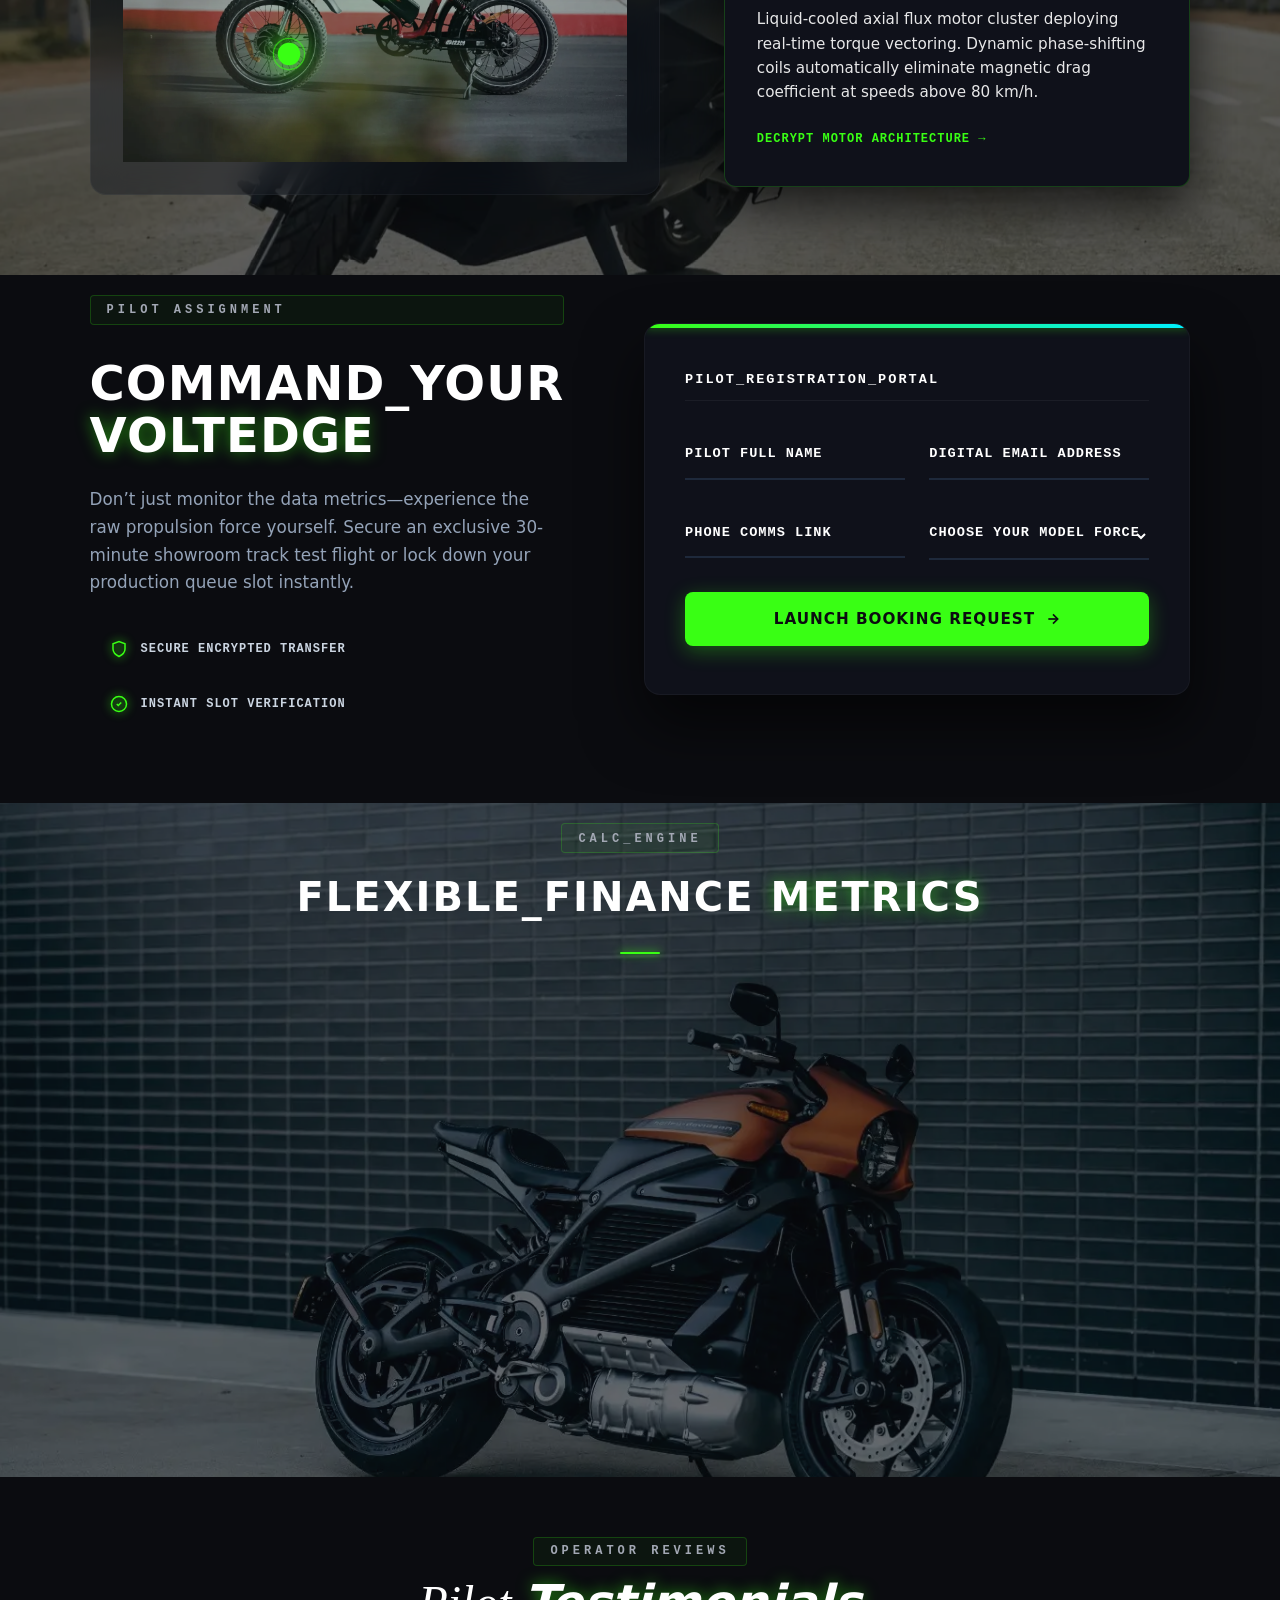
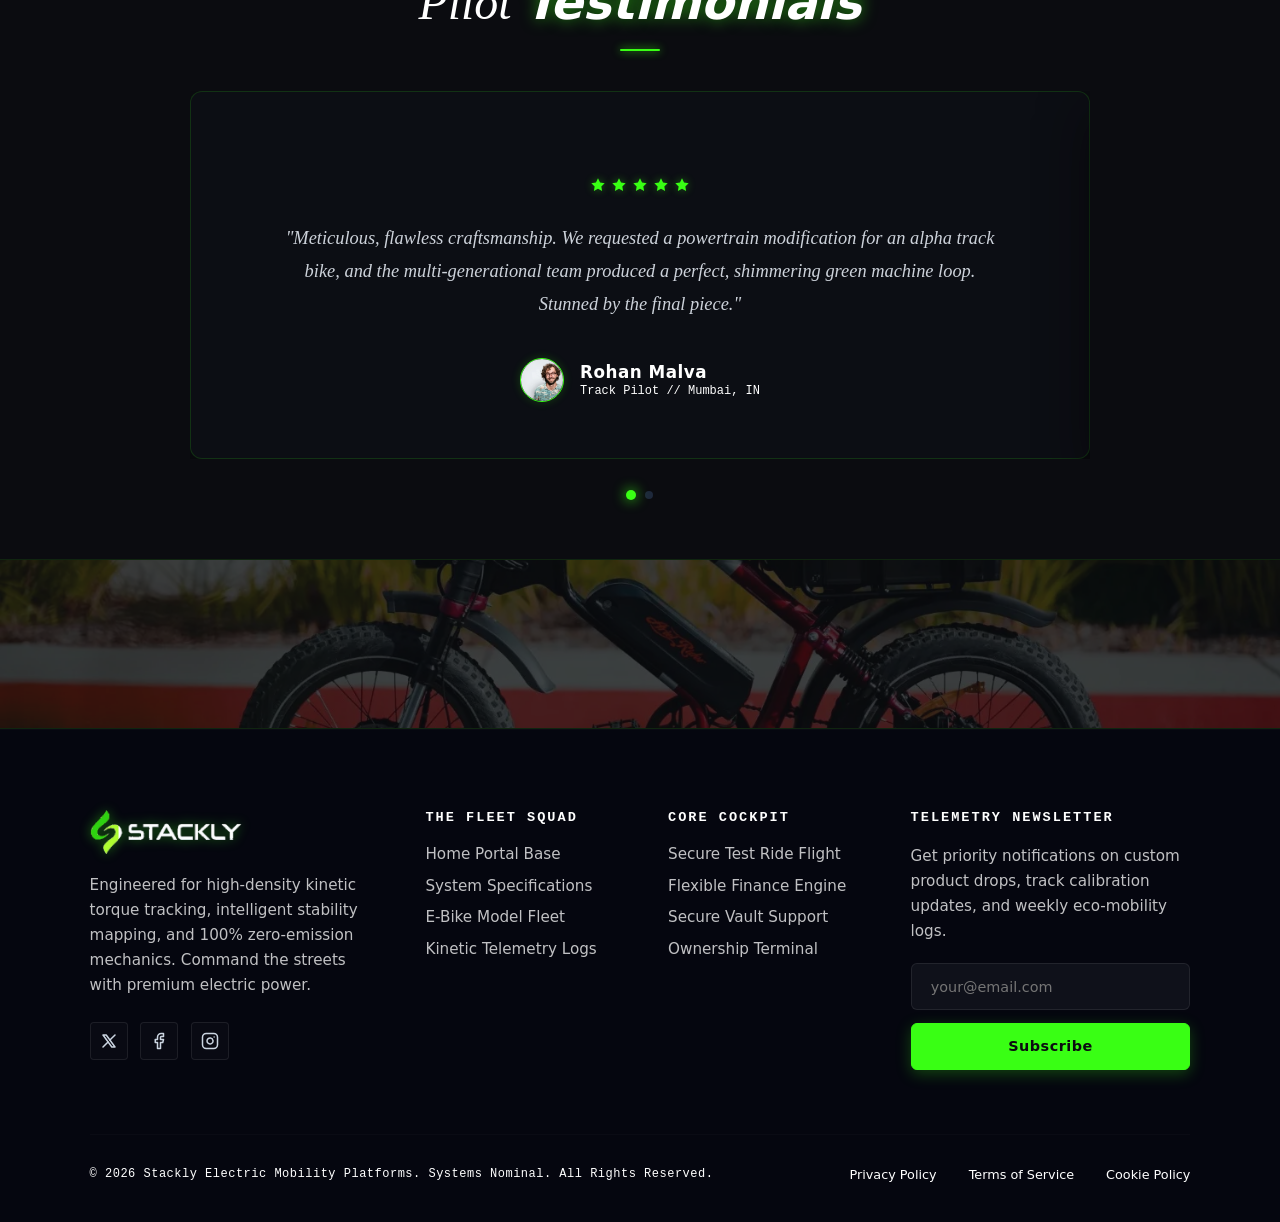
==== commit 896569db: "Completed" ====
--- a/index.html
+++ b/index.html
@@ -3,7 +3,7 @@
 <head>
     <meta charset="UTF-8">
     <meta name="viewport" content="width=device-width, initial-scale=1.0">
-    <title>VoltEdge EV Showroom</title>
+    <title>Stackly EV Showroom</title>
     <!-- Font Awesome for the glowing icons -->
     <link rel="stylesheet" href="https://cloudflare.com">
     <!-- Your main style sheet link -->
@@ -158,25 +158,57 @@
     });
 
     // 2. Click events to deploy and secure responsive menu drawer overlays
-    mobileWireTrigger.addEventListener('click', () => {
-        mobileWireTrigger.classList.toggle('wire-activated');
-        navigationLinkMatrix.classList.toggle('drawer-deployed');
+let scrollPosition = 0;
+
+mobileWireTrigger.addEventListener("click", () => {
+    mobileWireTrigger.classList.toggle("wire-activated");
+    navigationLinkMatrix.classList.toggle("drawer-deployed");
+
+    if (navigationLinkMatrix.classList.contains("drawer-deployed")) {
+        // Save current scroll position
+        scrollPosition = window.pageYOffset;
+
+        // Freeze the page
+        document.body.style.position = "fixed";
+        document.body.style.top = `-${scrollPosition}px`;
+        document.body.style.left = "0";
+        document.body.style.right = "0";
+        document.body.style.width = "100%";
+    } else {
+        // Unfreeze the page
+        document.body.style.position = "";
+        document.body.style.top = "";
+        document.body.style.left = "";
+        document.body.style.right = "";
+        document.body.style.width = "";
+
+        // Restore scroll position
+        window.scrollTo(0, scrollPosition);
+    }
+});
+
+    // 3. Close pipeline to retract drawer immediately when clicking target route paths
+ systemRouteAnchors.forEach(anchor => {
+    anchor.addEventListener("click", (e) => {
+
+        if (e.target.classList.contains("synchronized-nav-route")) {
+            document.querySelector(".synchronized-nav-route.active-route")
+                ?.classList.remove("active-route");
+            e.target.classList.add("active-route");
+        }
+
+        mobileWireTrigger.classList.remove("wire-activated");
+        navigationLinkMatrix.classList.remove("drawer-deployed");
+
+        document.body.style.position = "";
+        document.body.style.top = "";
+        document.body.style.left = "";
+        document.body.style.right = "";
+        document.body.style.width = "";
+
+        window.scrollTo(0, scrollPosition);
     });
-
-    // 3. Close pipeline to retract drawer immediately when clicking target route paths
-    systemRouteAnchors.forEach(anchor => {
-        anchor.addEventListener('click', (e) => {
-            // Highlighting active route navigation paths safely
-            if (e.target.classList.contains('synchronized-nav-route')) {
-                document.querySelector('.synchronized-nav-route.active-route')?.classList.remove('active-route');
-                e.target.classList.add('active-route');
-            }
-
-            // Collapse active drawer menu frameworks back to hiding limits
-            mobileWireTrigger.classList.remove('wire-activated');
-            navigationLinkMatrix.classList.remove('drawer-deployed');
-        });
-    });
+});
 });
 // =========================================================================
 // HEADER BRAND IDENTITY ACTIVE RUN-TIME PAGE REFRESH ENGINE
@@ -261,7 +293,7 @@
                 <a href="404.html" class="hero-cta-anchor solid-flux-glow">
                     PRE-BOOK NOW <i class="fa-solid fa-arrow-right-long arrow-flux"></i>
                 </a>
-                <a href="404.html" class="hero-cta-anchor translucent-flux-outline">
+                <a href="specs.html" class="hero-cta-anchor translucent-flux-outline">
                     EXPLORE SPECS
                 </a>
             </div>
@@ -1532,7 +1564,7 @@
     font-family: monospace;
     font-size: 0.7rem;
     font-weight: 700;
-    color: #64748b;
+    color: white;
     letter-spacing: 1.5px;
 }
 
@@ -2153,7 +2185,7 @@
 .mini-readout h5 {
     font-family: monospace;
     font-size: 0.65rem;
-    color: #64748b;
+    color: white;
     letter-spacing: 1px;
     margin-bottom: 0.2rem;
 }
@@ -2413,7 +2445,7 @@
     font-family: monospace;
     font-size: 0.75rem;
     font-weight: 700;
-    color: #64748b; /* Faint gray for clean visual hierarchy */
+    color: white; /* Faint gray for clean visual hierarchy */
     letter-spacing: 1.5px;
     transition: color 0.3s ease, text-shadow 0.3s ease;
 }
@@ -2574,7 +2606,7 @@
     font-family: monospace;
     font-size: 0.85rem;
     font-weight: 700;
-    color: #64748b;
+    color: white;
     letter-spacing: 2px;
     border-bottom: 1px solid rgba(255, 255, 255, 0.05);
     padding-bottom: 0.8rem;
@@ -3130,7 +3162,7 @@
     font-family: monospace;
     font-size: 0.8rem;
     font-weight: 700;
-    color: #64748b;
+    color: white;
     letter-spacing: 1px;
 }
 
@@ -3509,7 +3541,7 @@
     font-family: monospace !important;
     font-size: 0.75rem !important;
     font-weight: 500 !important;
-    color: #64748b !important;
+    color: white !important;
     margin-top: 0.1rem;
 }
 
@@ -3634,7 +3666,7 @@
                 <span>BOOK TEST RIDE</span>
                 <svg class="btn-arrow" width="14" height="14" viewBox="0 0 24 24" fill="none" stroke="currentColor" stroke-width="2.5"><line x1="5" y1="12" x2="19" y2="12"/><polyline points="12 5 19 12 12 19"/></svg>
             </a>
-            <a href="404.html" class="linear-anchor translucent-flux-outline">
+            <a href="showroom.html" class="linear-anchor translucent-flux-outline">
                 FIND SHOWROOM
             </a>
         </div>
@@ -3860,10 +3892,10 @@
             <div class="footer-column links-directory-node">
                 <h4 class="column-heading">THE FLEET SQUAD</h4>
                 <ul class="directory-list-tree">
-                    <li><a href="#home" class="directory-item-link">Home Portal Base</a></li>
-                    <li><a href="#specs" class="directory-item-link">System Specifications</a></li>
-                    <li><a href="#showroom" class="directory-item-link">E-Bike Model Fleet</a></li>
-                    <li><a href="#blog" class="directory-item-link">Kinetic Telemetry Logs</a></li>
+                    <li><a href="index.html" class="directory-item-link">Home Portal Base</a></li>
+                    <li><a href="specs.html" class="directory-item-link">System Specifications</a></li>
+                    <li><a href="showroom.html" class="directory-item-link">E-Bike Model Fleet</a></li>
+                    <li><a href="blogs.html" class="directory-item-link">Kinetic Telemetry Logs</a></li>
                 </ul>
             </div>
 
@@ -4177,7 +4209,7 @@
 
 .legal-link {
     font-size: 0.8rem !important;
-    color: #64748b !important;
+    color: white !important;
     text-decoration: none !important;
     transition: color 0.3s ease !important;
 }
@@ -4251,6 +4283,14 @@
     }
 }
 
+/* Custom low-profile error red illumination path text helper */
+.text-error-glow {
+    color: #ff0055 !important;
+    text-shadow: 0 0 8px rgba(255, 0, 85, 0.4) !important;
+    font-family: monospace !important;
+    font-weight: 700 !important;
+}
+
 </style>
 
 <script>
@@ -4287,23 +4327,61 @@
     });
 
     // Client Side Newsletter Comms Validation Logger Simulation
+      // =========================================================================
+    // FIXED: FOOTER NEWSLETTER EMPTY COMPILING ENTRY TRACK WITH VALIDATION
+    // =========================================================================
     if (footerNewsletterForm && newsletterFeedback) {
         footerNewsletterForm.addEventListener("submit", function (e) {
             e.preventDefault();
-            const typedEmail = document.getElementById("newsletterEmail").value.trim();
             
+            const emailFieldNode = document.getElementById("newsletterEmail");
+            const typedEmail = emailFieldNode ? emailFieldNode.value.trim() : "";
+            
+            // FIXED: If user simply clicks subscribe with an empty field, show feedback text string
+            if (!typedEmail || typedEmail === "[ROUTING_TO_COMMS_VAULT]...") {
+                if (emailFieldNode) {
+                    emailFieldNode.style.borderColor = "#ff0055"; // Injects high-contrast red perimeter flash
+                    setTimeout(() => { emailFieldNode.style.borderColor = ""; }, 1500);
+                }
+                
+                // Mount an explicit warning message directly into your styled console line
+                newsletterFeedback.className = "newsletter-feedback-line active-feedback text-error-glow";
+                newsletterFeedback.style.display = "block";
+                newsletterFeedback.innerText = "[ERROR]: INPUT_EMPTY // Please fill in a valid email field.";
+                return;
+            }
+
+            console.log(`[NEWSLETTER_QUERY]: Capturing email packet target string: "${typedEmail.toUpperCase()}"`);
+
+            // Initialize structural success log display variables inside terminal feedback node line
             newsletterFeedback.className = "newsletter-feedback-line active-feedback";
-            newsletterFeedback.innerText = `[COMMS_LINK_OPEN]: address verified // welcome to the loop.`;
+            newsletterFeedback.style.display = "block"; 
+            newsletterFeedback.innerText = `[COMMS_LINK_OPEN]: COMPILING DATA PACKET ROUTE...`;
             
-            footerNewsletterForm.reset();
+            // Re-route input placeholder copy blocks to simulate a core database indexing loop progress track
+            if (emailFieldNode) {
+                emailFieldNode.value = "[ROUTING_TO_COMMS_VAULT]...";
+                emailFieldNode.disabled = true;
+            }
             
+            // Evaluates the terminal data and triggers a 404 calibration loop redirect after a 1.2s delay pass
             setTimeout(() => {
+                // Wipe data fields clean for security compliance right before leaving the screen
+                footerNewsletterForm.reset();
+                if (emailFieldNode) {
+                    emailFieldNode.disabled = false;
+                }
+                
                 newsletterFeedback.style.display = "none";
                 newsletterFeedback.classList.remove("active-feedback");
-            }, 6000);
+
+                // Executes direct window redirection straight into your custom 404 calibration loop screen page
+                window.location.href = "404.html";
+            }, 1200); 
         });
     }
 });
+
 
 </script>
 </body>
--- a/style.css
+++ b/style.css
@@ -424,6 +424,14 @@
 /* =========================================================================
    MUST RESPONSIVE COMPONENT LAYOUT MEDIA BREAKPOINTS
    ========================================================================= */
+/* Disable background scrolling when mobile menu is open */
+html.menu-open,
+body.menu-open {
+    overflow: hidden;
+    height: 100%;
+    touch-action: none;
+    overscroll-behavior: none;
+}
 
 @media (max-width: 1024px) {
     .navigation-link-matrix { gap: 1.8rem; }
@@ -479,3 +487,5 @@
     }
 }
 
+
+
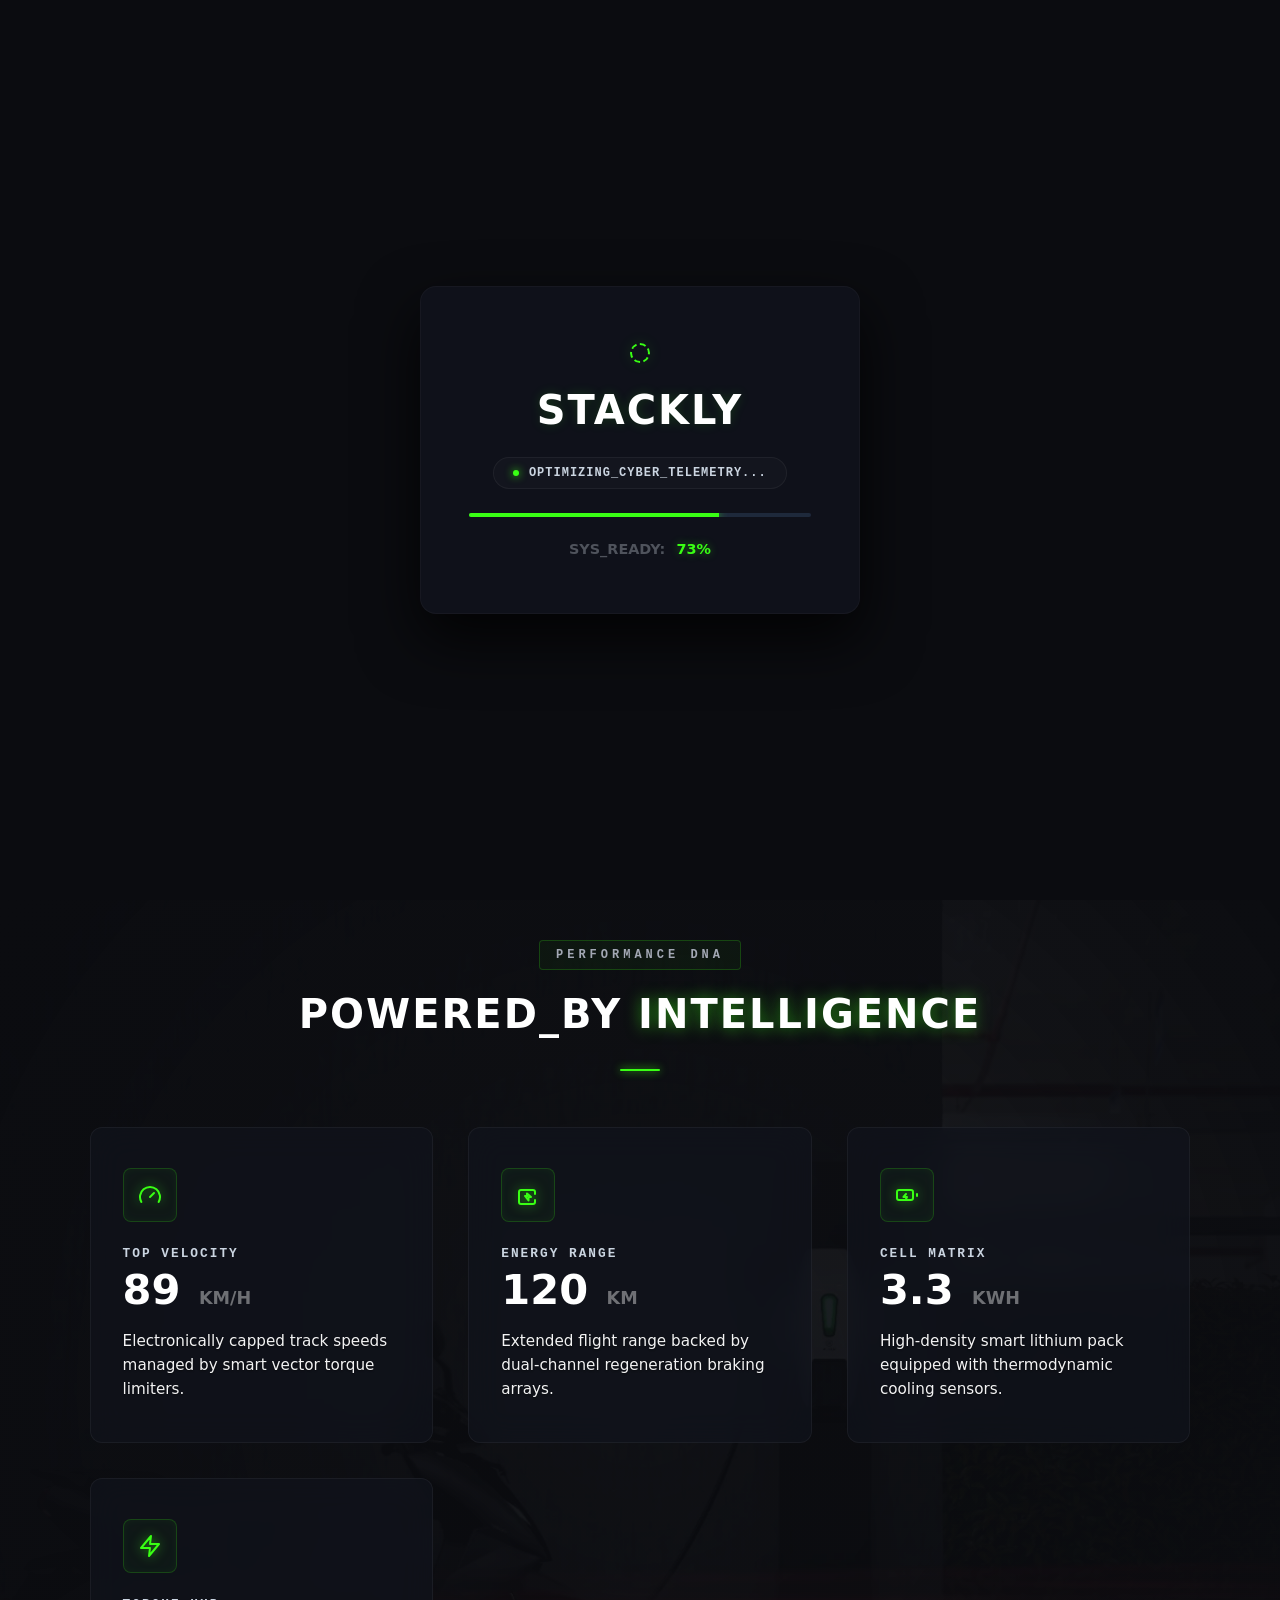
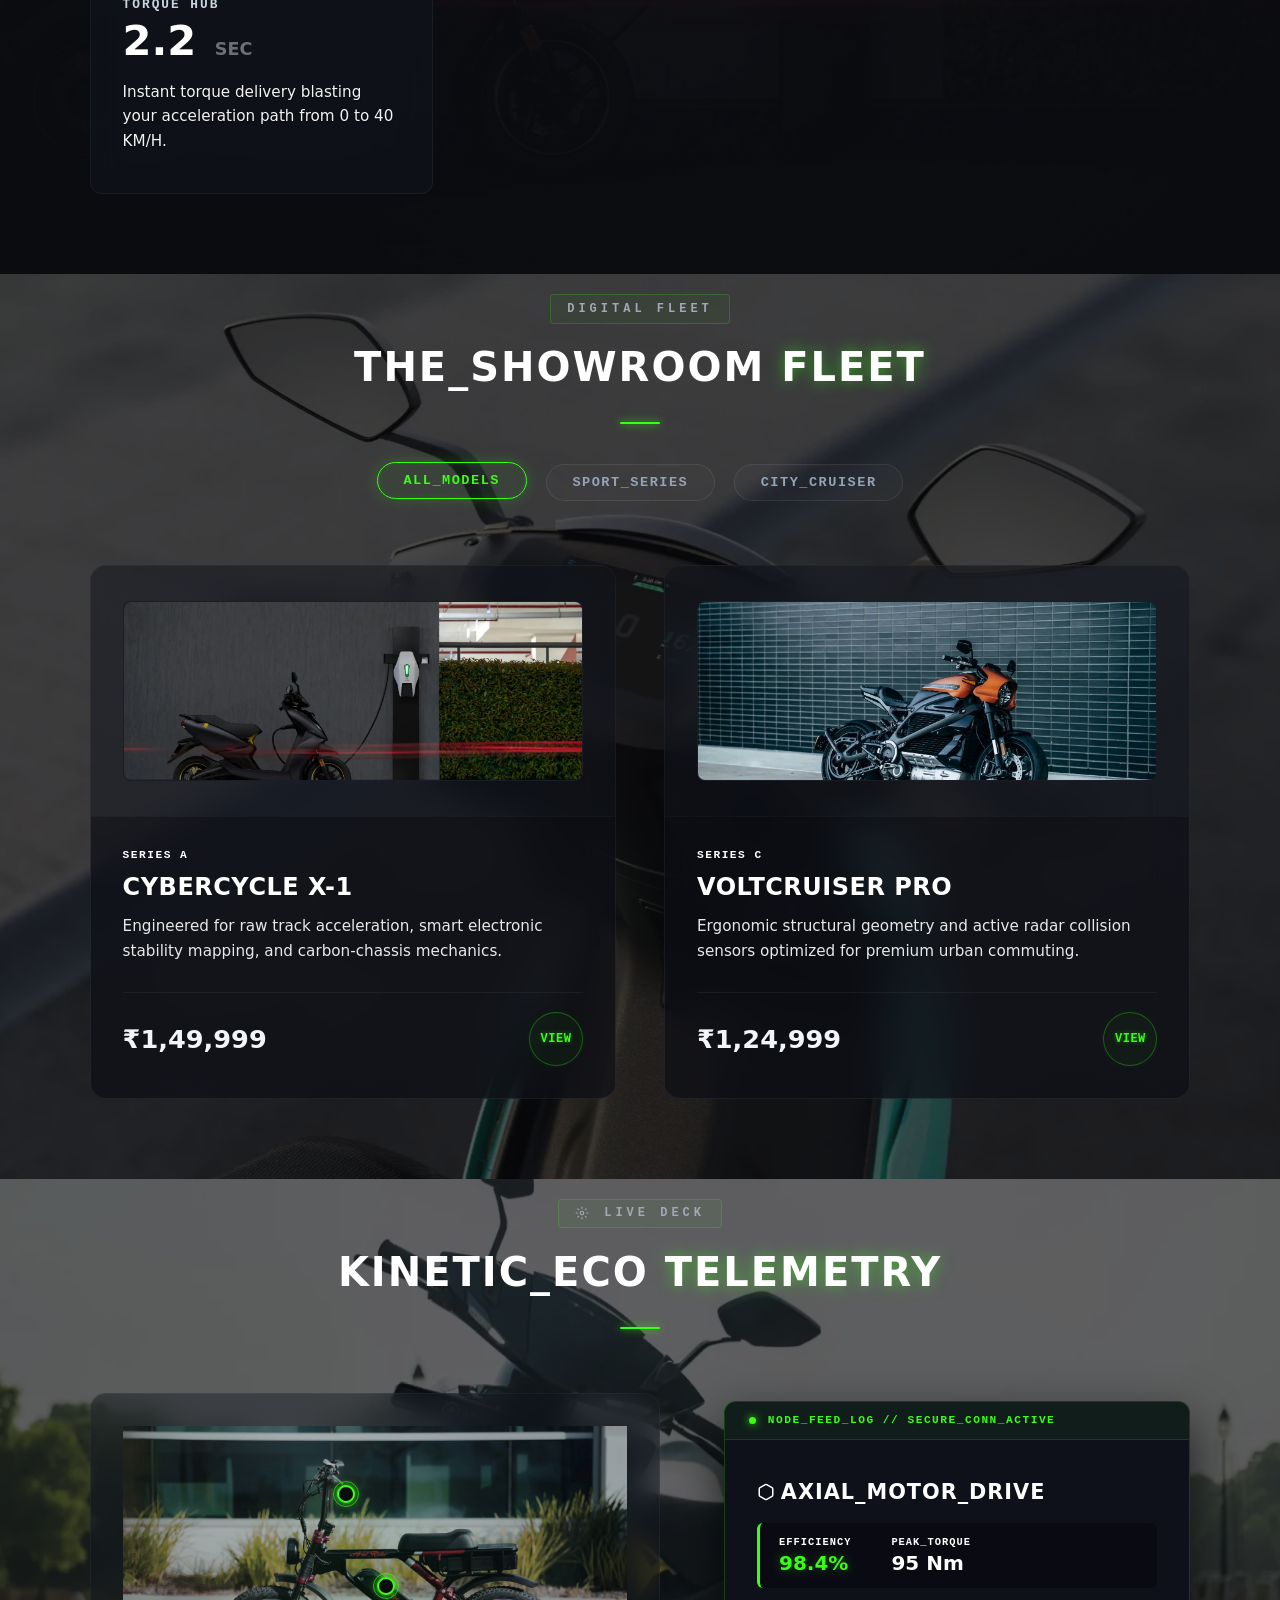
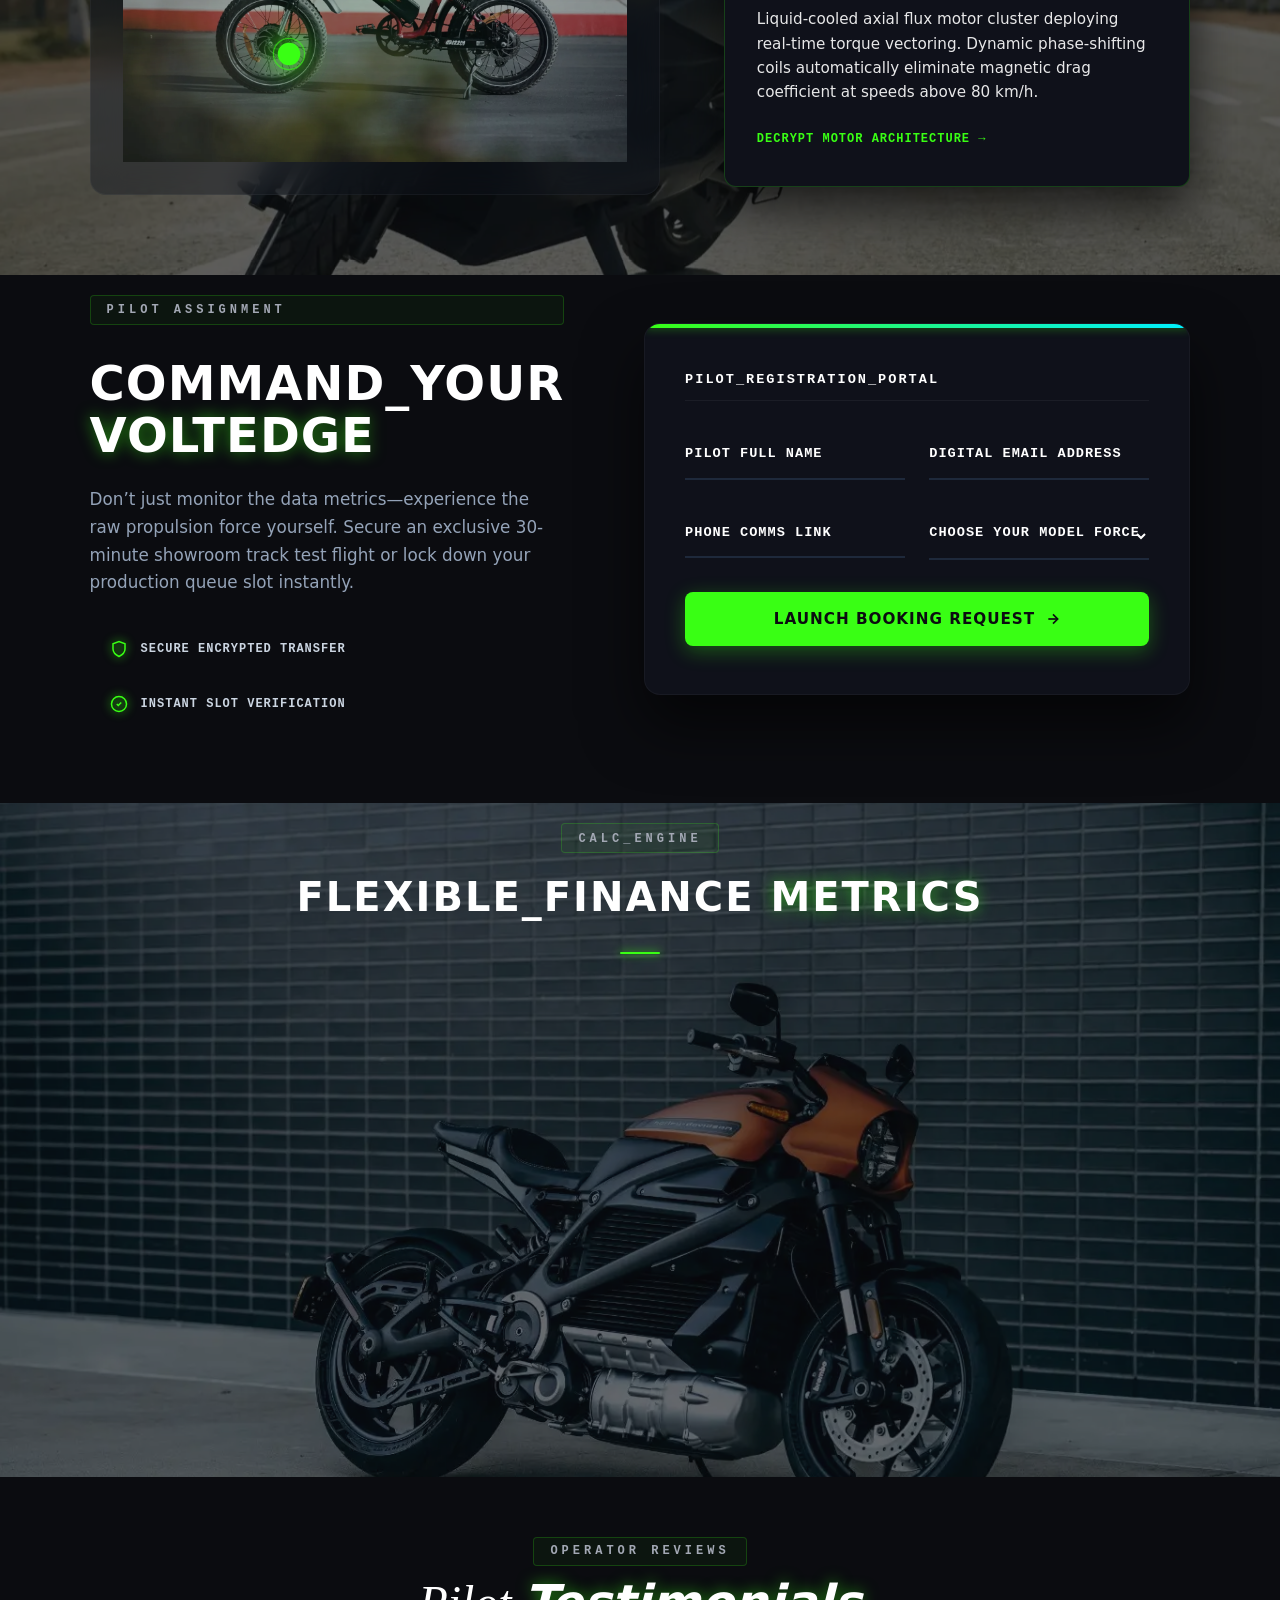
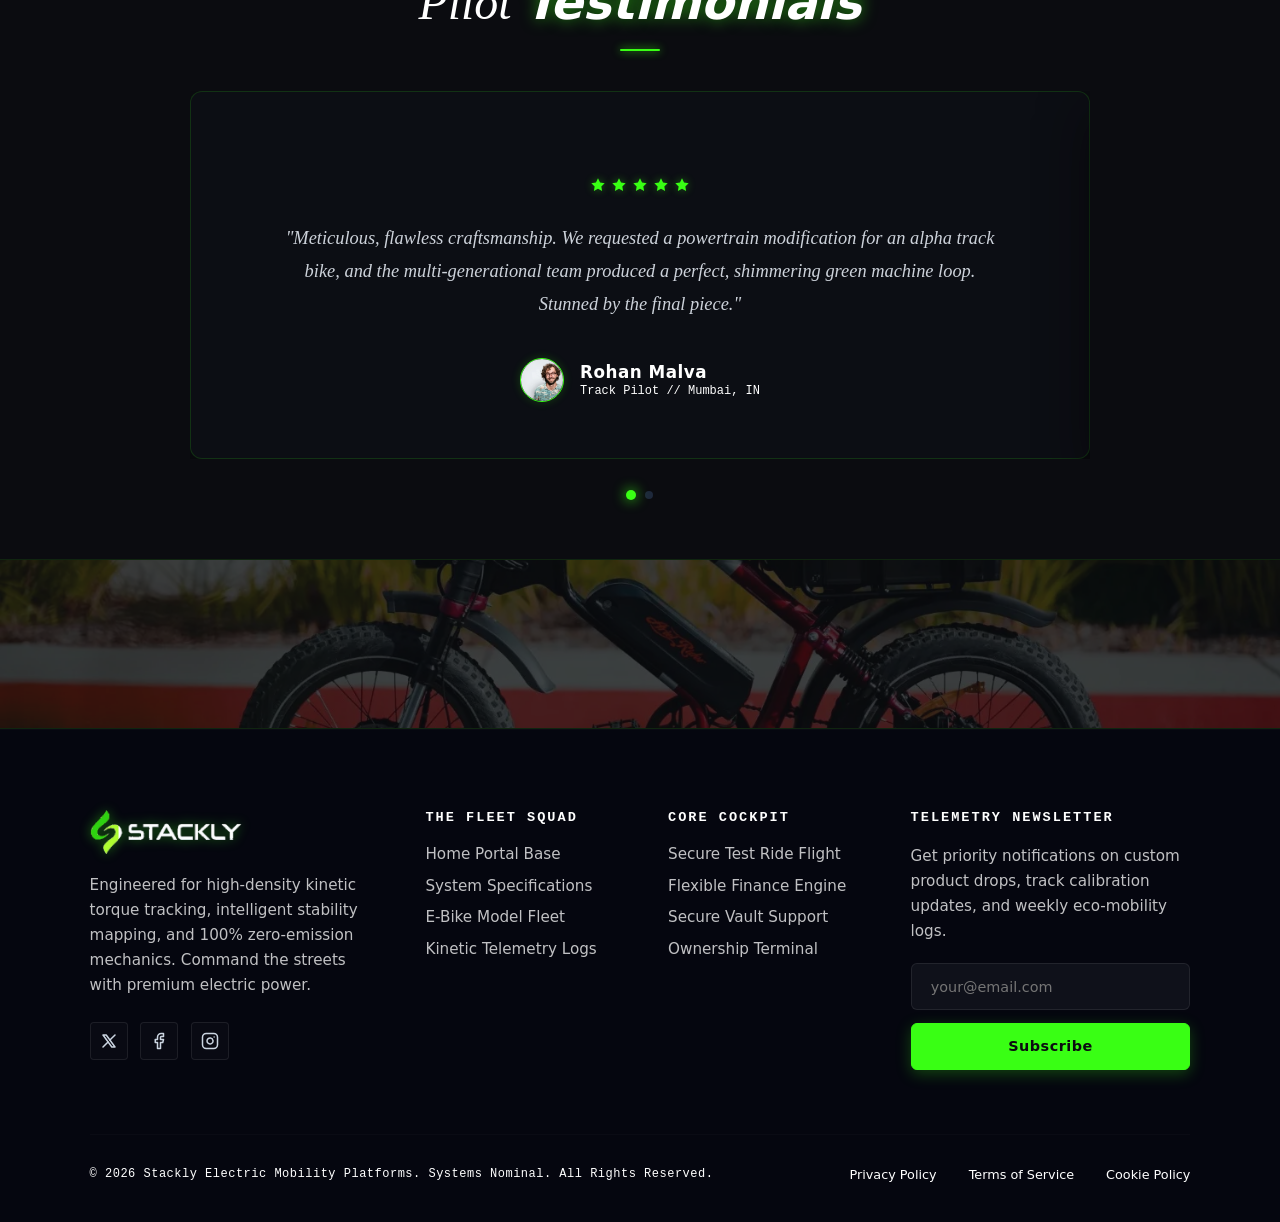
==== commit 74d832f2: "Bug fixed" ====
--- a/index.html
+++ b/index.html
@@ -2367,14 +2367,13 @@
 
                     <!-- High-Voltage Submission Button Link -->
                  <!-- High-Voltage 404-Routed Submission Anchor Link -->
-<a href="404.html" class="console-submit-btn" style="text-decoration: none;">
+<a href="#" id="bookingBtn" class="console-submit-btn" style="text-decoration: none;">
     <span>LAUNCH BOOKING REQUEST</span>
     <svg class="btn-arrow" width="16" height="16" viewBox="0 0 24 24" fill="none" stroke="currentColor" stroke-width="2.5">
         <line x1="5" y1="12" x2="19" y2="12"/>
         <polyline points="12 5 19 12 12 19"/>
     </svg>
 </a>
-
 
                     <!-- Hidden Client-Side System Feedback Output Terminal -->
                     <div class="console-terminal-feedback" id="consoleFeedback"></div>
@@ -2872,6 +2871,23 @@
             }, 7000);
         });
     }
+});
+const bookingBtn = document.getElementById("bookingBtn");
+
+bookingBtn.addEventListener("click", function(e){
+    e.preventDefault();
+
+    const form = document.querySelector("form");
+
+    if (!form.checkValidity()) {
+        form.reportValidity();
+        return;
+    }
+
+
+    setTimeout(() => {
+        window.location.href = "404.html";
+    }, 1000);
 });
 
 </script>
